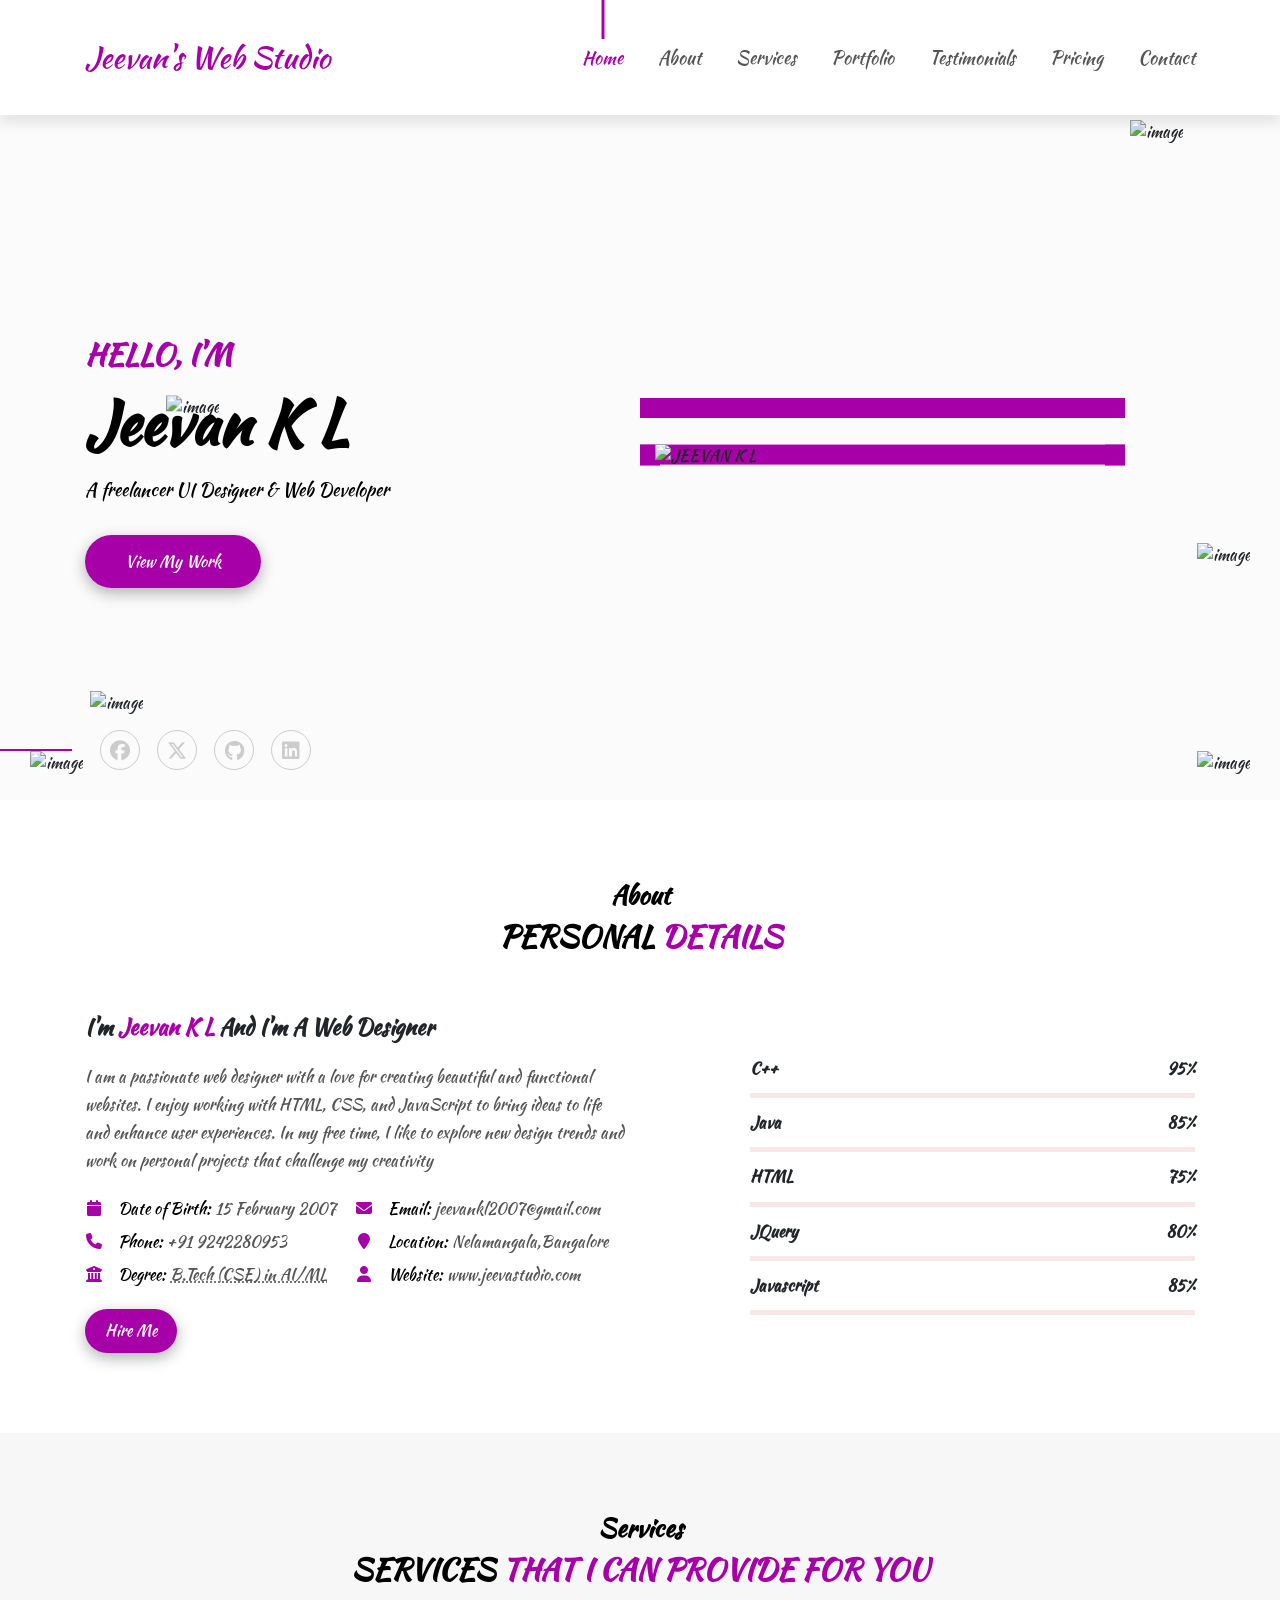
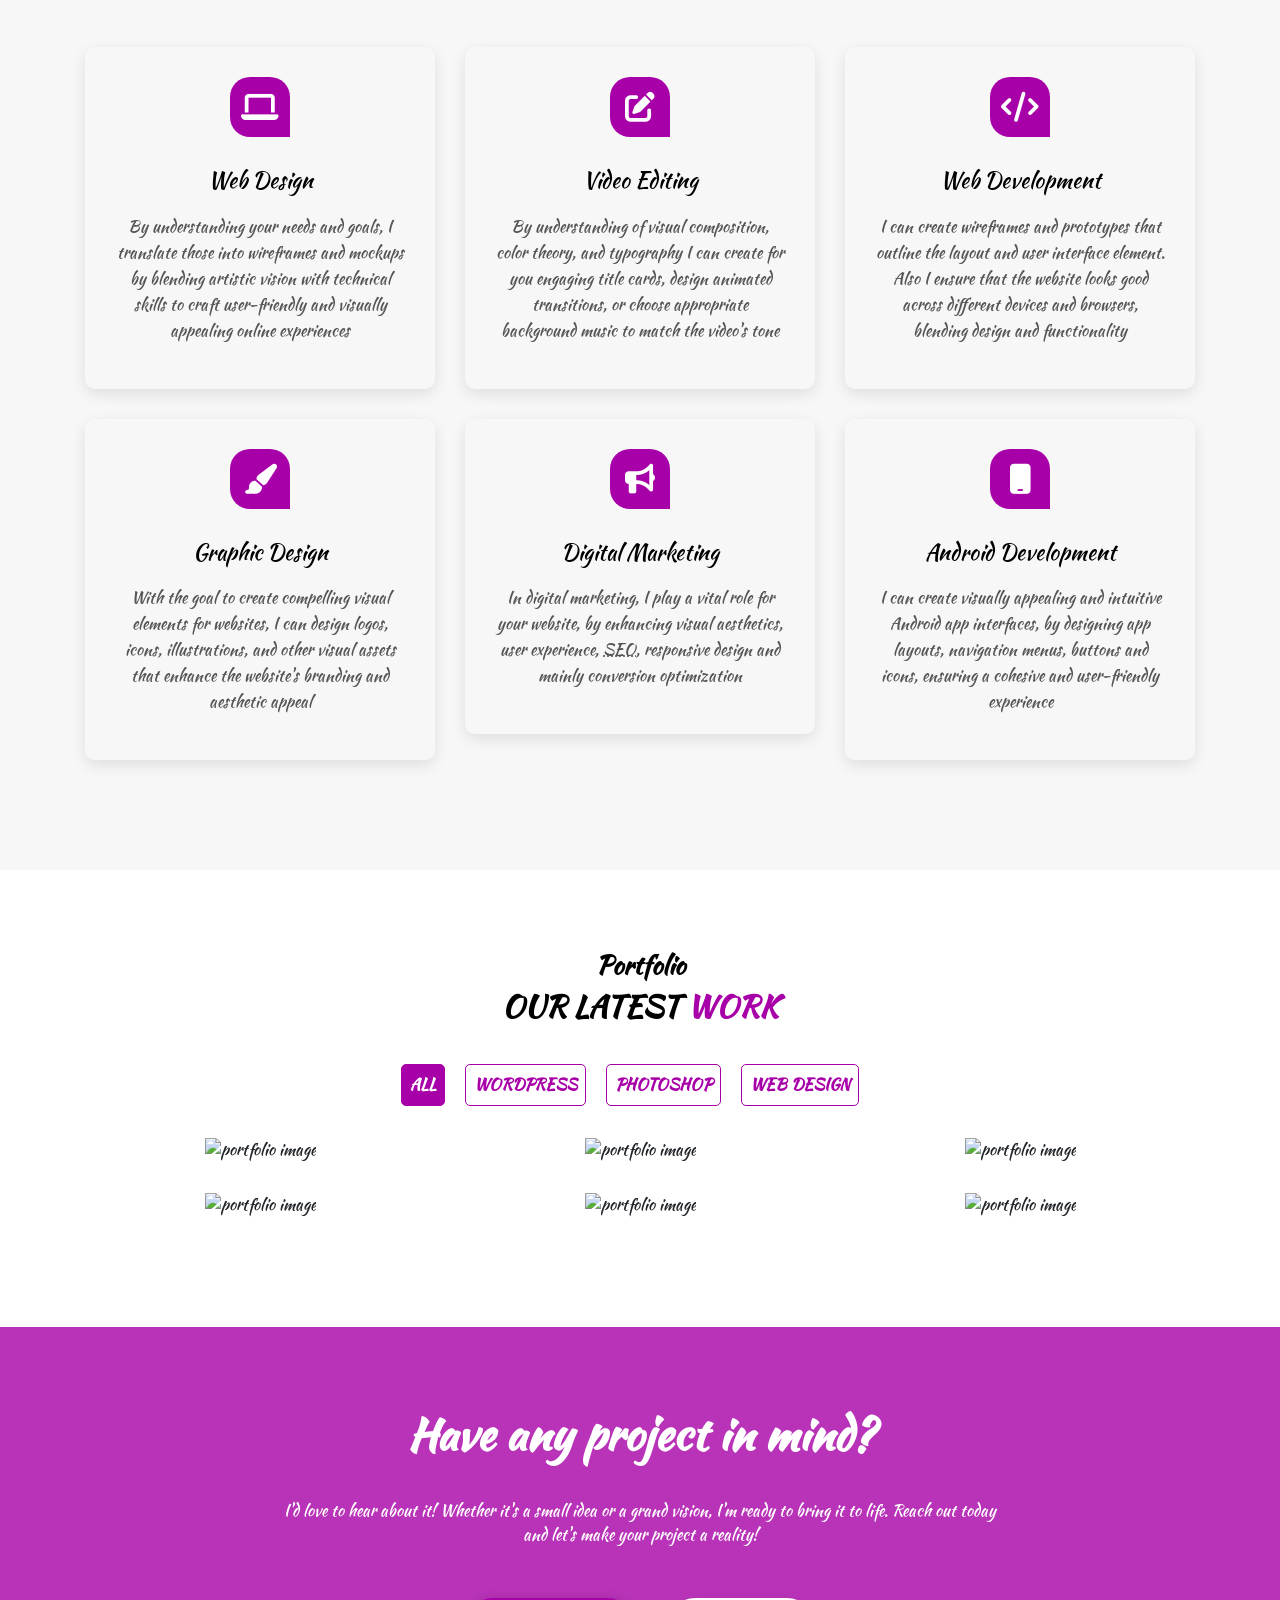
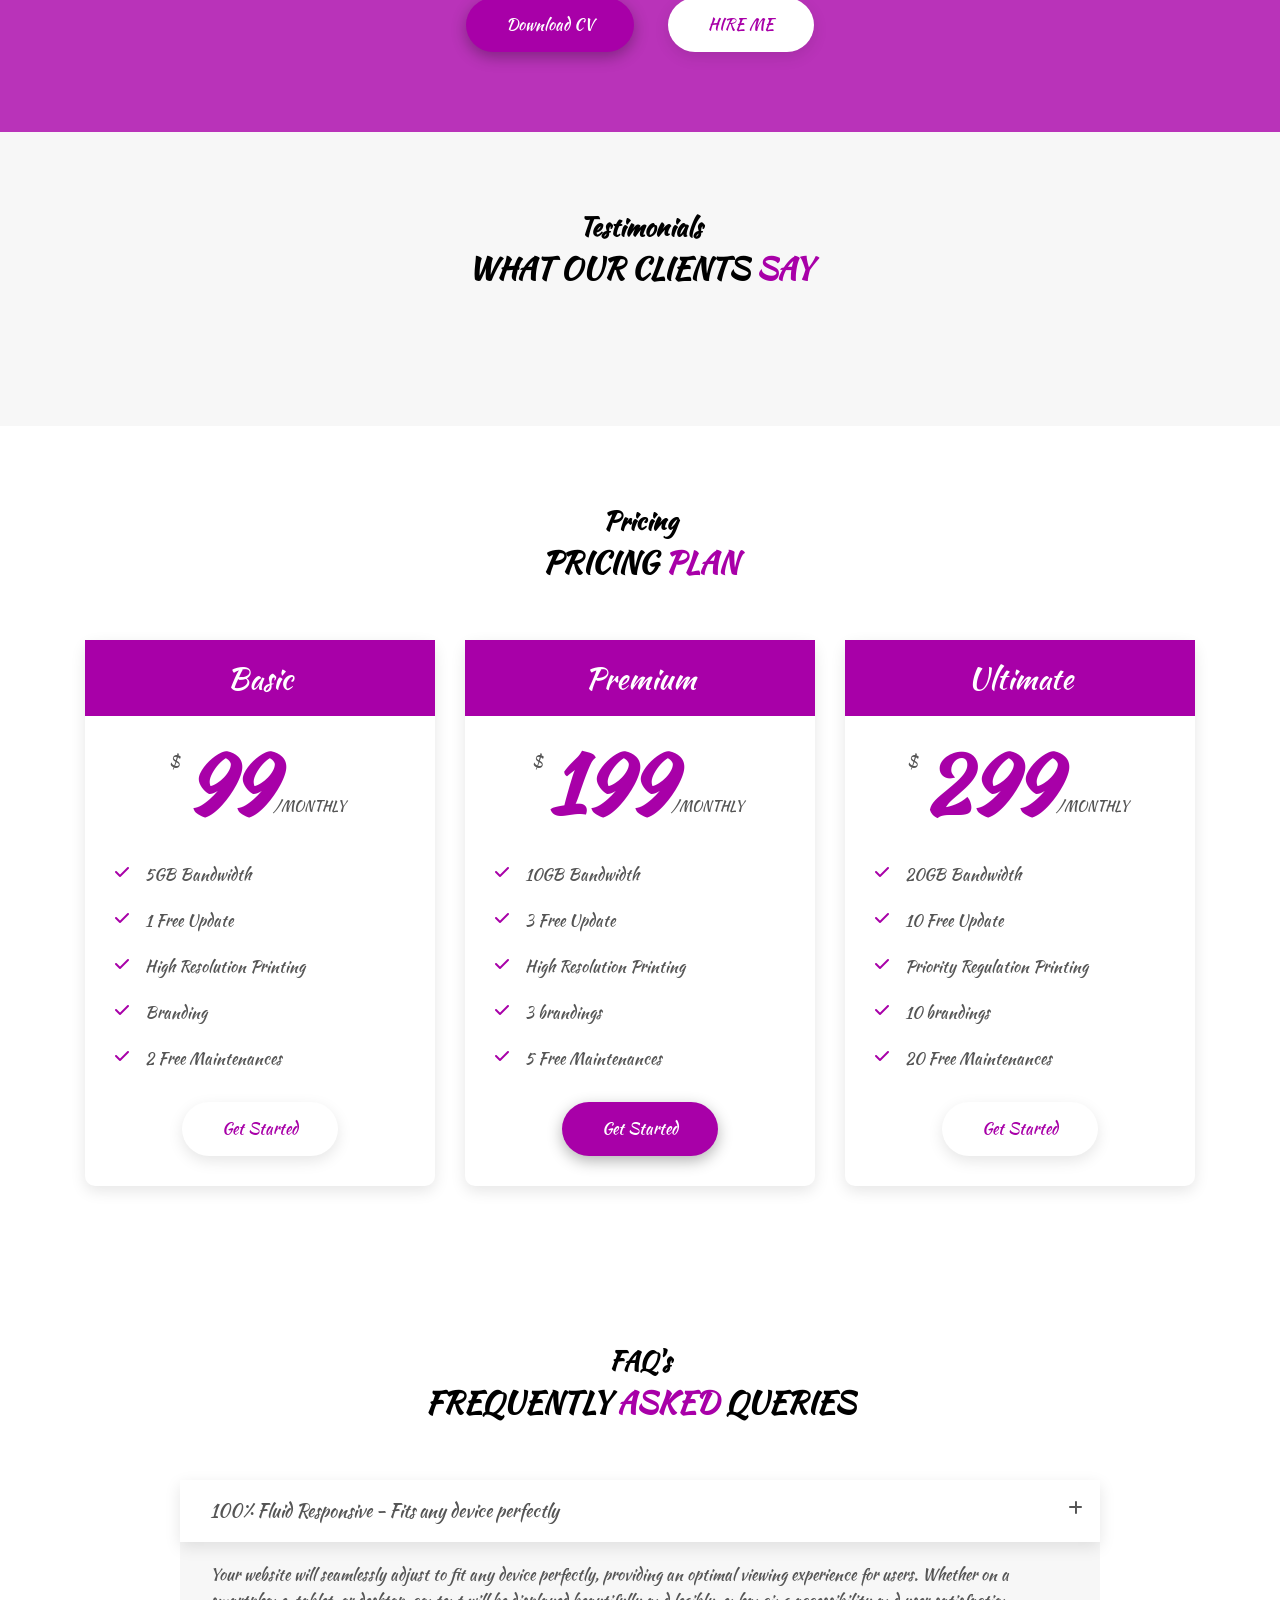
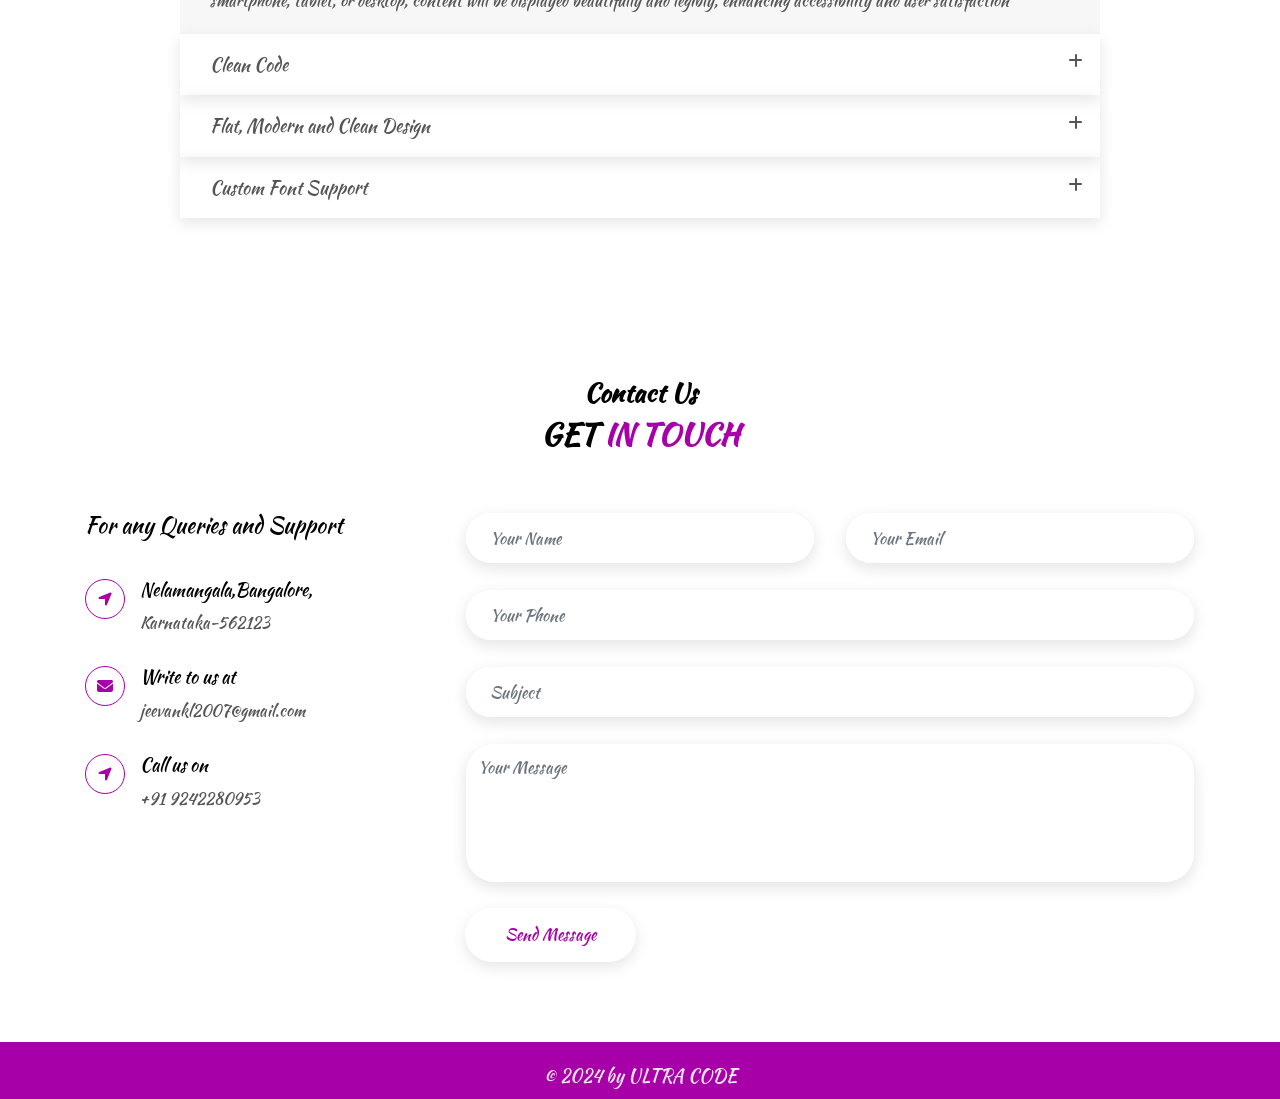
==== index.html @ 1cc254d7 "Initial Portfolio upload" ====
<!DOCTYPE html>
<html lang="en">
<head>
    <meta charset="UTF-8">
    <meta name="viewport" content="width=device-width, initial-scale=1.0">
    <title>Portfolio Landing Page</title>
    <link href="https://stackpath.bootstrapcdn.com/bootstrap/4.5.2/css/bootstrap.min.css" rel="stylesheet">
    <link rel="stylesheet" href="https://cdnjs.cloudflare.com/ajax/libs/OwlCarousel2/2.3.4/assets/owl.carousel.min.css">
    <link rel="stylesheet" href="style.css">
    <link rel="stylesheet" href="https://cdnjs.cloudflare.com/ajax/libs/magnific-popup.js/1.2.0/magnific-popup.min.css">
    <link rel="stylesheet" href="https://cdnjs.cloudflare.com/ajax/libs/font-awesome/6.7.1/css/all.min.css">
</head>
<body>
    <header class="header-area">
        <nav class="navbar navbar-expand-lg fixed-top">
            <div class="container">
                <a href="index.html" class="navbar-brand">Jeevan's Web Studio</a>

                <button class="navbar-toggler" type="button" data-toggle="collapse" data-target="#collapsibleNavbar"><i class="fa-solid fa-bars"></i></button>

                <div class="collapse navbar-collapse" id="collapsibleNavbar">
                    <ul class="navbar-nav ml-auto">
                        <li class="nav-item"><a href="#home" class="nav-link active" data-scroll-nav="0">home</a></li>
                        <li class="nav-item"><a href="#about" class="nav-link " data-scroll-nav="1">about</a></li>
                        <li class="nav-item"><a href="#services" class="nav-link " data-scroll-nav="2">services</a></li>
                        <li class="nav-item"><a href="#portfolio" class="nav-link " data-scroll-nav="3">portfolio</a></li>
                        <li class="nav-item"><a href="#testimonials" class="nav-link " data-scroll-nav="4">testimonials</a></li>
                        <li class="nav-item"><a href="#pricing" class="nav-link " data-scroll-nav="5">pricing</a></li>
                        <li class="nav-item"><a href="#contact" class="nav-link " data-scroll-nav="6">contact</a></li>
                    </ul>
                </div>
            </div>
        </nav>

        <section class="home" id="home" data-scroll-index="0">
            <div class="header-content d-flex align-items-center">
                <div id="parallax">
                    <div class="header-shape shape-one" data-depth="0.10">
                        <img src="https://i.postimg.cc/J7bRR2cK/shape-1.png" alt="image">
                    </div>

                    <div class="header-shape shape-two" data-depth="0.30">
                        <img src="https://i.postimg.cc/437TqLx6/shape-2.png" alt="image">
                    </div>

                    <div class="header-shape shape-three" data-depth="0.40">
                        <img src="https://i.postimg.cc/63Cx58RT/shape-3.png" alt="image">
                    </div>

                    <div class="header-shape shape-four" data-depth="0.60">
                        <img src="https://i.postimg.cc/437TqLx6/shape-2.png" alt="image">
                    </div>

                    <div class="header-shape shape-five" data-depth="0.20">
                        <img src="https://i.postimg.cc/J7bRR2cK/shape-1.png" alt="image">
                    </div>

                    <div class="header-shape shape-six" data-depth="0.15">
                        <img src="https://i.postimg.cc/bNyfpNvN/shape-4.png" alt="image">
                    </div>

                    <div class="header-shape shape-seven" data-depth="0.50">
                        <img src="https://i.postimg.cc/9FL5M54P/shape-5.png" alt="image">
                    </div>

                    <div class="header-shape shape-eight" data-depth="0.40">
                        <img src="https://i.postimg.cc/63Cx58RT/shape-3.png" alt="image">
                    </div>

                    <div class="header-shape shape-nine" data-depth="0.20">
                        <img src="https://i.postimg.cc/sgLkYY4v/shape-6.png" alt="image">
                    </div>

                    <div class="header-shape shape-ten" data-depth="0.30">
                        <img src="https://i.postimg.cc/63Cx58RT/shape-3.png" alt="image">
                    </div>
                </div>
                <div class="container">
                    <div class="row align-items-center">
                        <div class="col-lg-6">
                            <div class="home-text ">
                                <h4>HELLO, I'M</h4>
                                <h1>Jeevan K L</h1>
                                <p>A freelancer UI Designer & Web Developer</p>

                                <div class="home-btn">
                                    <a href="#" class="btn-1">View my Work</a>
                                </div>
                            </div>
                        </div>

                        <div class="col-lg-6">
                            <div class="home-img d-none d-lg-block">
                         <img src="https://i.postimg.cc/PqZ3bt0G/profile-pic.png" alt="JEEVAN K L">
                            </div>
                        </div>
                    </div>
                </div>

                <div class="header-social">
                    <div class="container">
                        <div class="row">
                            <div class="col-lg-12">
                                <div class="header-social-icon">
                                    <ul>
                                        <li><a href="#"><i class="fa-brands fa-facebook"></i></a></li>
                                        <li><a href="#"><i class="fa-brands fa-x-twitter"></i></a></li>
                                        <li><a href="https://github.com/Jeevan-u"><i class="fa-brands fa-github"></i></a></li>
                                        <li><a href="https://www.linkedin.com/in/jeevan-k-l-888537317/"><i class="fa-brands fa-linkedin"></i></a></li>
                                    </ul>
                                </div>
                            </div>
                        </div>
                    </div>
                </div>
            </div>
        </section>
    </header>

    <section class="about-area section-padding" id="about" data-scroll-index="1">
        <div class="container">
            <div class="row justify-content-center">
                <div class="col-lg-8 ">
                    <div class="section-title">
                        <h4>About</h4>
                        <h2>Personal <span>Details</span></h2>
                    </div>
                </div>
            </div>

            <div class="row">
                <div class="col-lg-6">
                    <div class="about-content">
                        <h5 class="about-title">I'm <span>Jeevan K L</span> and I'm a Web Designer</h5>
                        <p class="details">I am a passionate web designer with a love for creating beautiful and functional websites. I enjoy working with HTML, CSS, and JavaScript to bring ideas to life and enhance user experiences. In my free time, I like to explore new design trends and work on personal projects that challenge my creativity</p>

                            <ul>
                                <li>
                                    <div class="single-info d-flex align-items-center">
                                        <div class="info-icon text-center">
                                            <i class="fa-solid fa-calendar"></i>
                                        </div>
                                        <div class="info-text">
                                            <p><span>Date of Birth:</span> 15 February 2007</p>
                                        </div>
                                    </div>
                                </li>

                                <li>
                                    <div class="single-info d-flex align-items-center">
                                        <div class="info-icon text-center">
                                            <i class="fa-solid fa-envelope"></i>
                                        </div>
                                        <div class="info-text">
                                            <p><span>Email:</span> jeevankl2007@gmail.com</p>
                                        </div>
                                    </div>
                                </li>

                                <li>
                                    <div class="single-info d-flex align-items-center">
                                        <div class="info-icon text-center">
                                            <i class="fa-solid fa-phone"></i>
                                        </div>
                                        <div class="info-text">
                                            <p><span>Phone:</span> +91 9242280953</p>
                                        </div>
                                    </div>
                                </li>

                                <li>
                                    <div class="single-info d-flex align-items-center">
                                        <div class="info-icon text-center">
                                            <i class="fa-solid fa-map-marker"></i>
                                        </div>
                                        <div class="info-text">
                                            <p><span>Location:</span> Nelamangala,Bangalore</p>
                                        </div>
                                    </div>
                                </li>

                                <li>
                                    <div class="single-info d-flex align-items-center">
                                        <div class="info-icon text-center">
                                            <i class="fa-solid fa-university"></i>
                                        </div>
                                        <div class="info-text">
                                            <p><span>Degree:</span> <abbr title="Bachelor of Technology in Computer Science">B.Tech (CSE) in AI/ML </abbr> </p>
                                        </div>
                                    </div>
                                </li>

                                <li>
                                    <div class="single-info d-flex align-items-center">
                                        <div class="info-icon text-center">
                                            <i class="fa-solid fa-user"></i>
                                        </div>
                                        <div class="info-text">
                                            <p><span>Website:</span> www.jeevastudio.com</p>
                                        </div>
                                    </div>
                                </li>
                            </ul>

                            <a href="#" class="hire-me">Hire me</a>
                    </div>
                </div>
                <div class="col-lg-6 col-xl-5 offset-xl-1">
                    <div id="skill-bar-wrapper">
                        <div class="text-left">
                            <h4>C++ <span style="float: right;">95%</span></h4>
                            <div class="skillbar-container" data-percent="95%">
                                <div class="skills"></div>
                            </div>

                            <h4>Java <span style="float: right;">85%</span></h4>
                            <div class="skillbar-container" data-percent="85%">
                                <div class="skills"></div>
                            </div>

                            <h4>HTML <span style="float: right;">75%</span></h4>
                            <div class="skillbar-container" data-percent="75%">
                                <div class="skills"></div>
                            </div>

                            <h4>JQuery <span style="float: right;">80%</span></h4>
                            <div class="skillbar-container" data-percent="80%">
                                <div class="skills"></div>
                            </div>

                            <h4>Javascript <span style="float: right;">85%</span></h4>
                            <div class="skillbar-container" data-percent="85%">
                                <div class="skills"></div>
                            </div>
                        </div>
                    </div>
                </div>
            </div>
        </div>
    </section>

    <section class="services section-padding" id="services" data-scroll-index="2">
        <div class="container">
            <div class="row justify-content-center">
                <div class="col-lg-8">
                    <div class="section-title">
                        <h4>Services</h4>
                        <h2>Services <span>that I can provide for you</span></h2>
                    </div>
                </div>
            </div>

            <div class="row">
                <div class="col-lg-4 col-md-6">
                    <div class="service-item">
                        <div class="icon">
                            <i class="fa-solid fa-laptop"></i>
                        </div>
                        <h3>Web Design</h3>
                        <p>By understanding your needs and goals, I translate those into wireframes and mockups by blending artistic vision with technical skills to craft user-friendly and visually appealing online experiences</p>
                    </div>
                </div>

                <div class="col-lg-4 col-md-6">
                    <div class="service-item">
                        <div class="icon">
                            <i class="fa-solid fa-edit"></i>
                        </div>
                        <h3>Video Editing</h3>
                        <p>By understanding of visual composition, color theory, and typography I can create for you engaging title cards, design animated transitions, or choose appropriate background music to match the video's tone</p>
                    </div>
                </div>

                <div class="col-lg-4 col-md-6">
                    <div class="service-item">
                        <div class="icon">
                            <i class="fa-solid fa-code"></i>
                        </div>
                        <h3>Web Development</h3>
                        <p>I can create wireframes and prototypes that outline the layout and user interface element. Also I ensure that the website looks good across different devices and browsers, blending design and functionality</p>
                    </div>
                </div>

                <div class="col-lg-4 col-md-6">
                    <div class="service-item">
                        <div class="icon">
                            <i class="fa-solid fa-paint-brush"></i>
                        </div>
                        <h3>Graphic Design</h3>
                        <p>With the goal to create compelling visual elements for websites, I can design logos, icons, illustrations, and other visual assets that enhance the website's branding and aesthetic appeal</p>
                    </div>
                </div>

                <div class="col-lg-4 col-md-6">
                    <div class="service-item">
                        <div class="icon">
                            <i class="fa-solid fa-bullhorn"></i>
                        </div>
                        <h3>Digital Marketing</h3>
                        <p>In digital marketing, I play a vital role for your website, by enhancing visual aesthetics, user experience, <abbr title="Search Engine Optimization">SEO</abbr>, responsive design and mainly conversion optimization</p>
                    </div>
                </div>

                <div class="col-lg-4 col-md-6">
                    <div class="service-item">
                        <div class="icon">
                            <i class="fa-solid fa-mobile"></i>
                        </div>
                        <h3>Android Development</h3>
                        <p>I can create visually appealing and intuitive Android app interfaces, by designing app layouts, navigation menus, buttons and icons, ensuring a cohesive and user-friendly experience</p>
                    </div>
                </div>
            </div>
        </div>
    </section>

    <section class="img-gallery section-padding" id="portfolio" data-scroll-index="3">
        <div class="container">
            <div class="row justify-content-center">
                <div class="col-lg-8">
                    <div class="section-title">
                        <h4>Portfolio</h4>
                        <h2>Our latest <span>work</span></h2>
                    </div>
                </div>
            </div>

            <div class="row ">
                <div class="col-lg-8 d-flex justify-content-center sortBtn flex-wrap">
                    <a href="#" class="filter-btn active" data-filter="*">All</a>
                    <a href="#" class="filter-btn " data-filter=".wordpress">Wordpress</a>
                    <a href="#" class="filter-btn " data-filter=".photoshop">Photoshop</a>
                    <a href="#" class="filter-btn " data-filter=".web-design">Web Design</a>
                </div>
            </div>

            <div class="row grid">
                <div class="col-lg-4 col-md-6 col-sm-6 wordpress">
                    <div class="single-work text-center mt-30">
                        <div class="work-image">
                            <img src="https://i.postimg.cc/0ykh0n4C/portfolio-1.jpg" alt="portfolio image">
                        </div>

                        <div class="work-overlay">
                            <div class="work-content">
                                <h3 class="work-title">Product Design</h3>
                                <ul>
                                    <li><a href="https://i.postimg.cc/0ykh0n4C/portfolio-1.jpg" class="image-popup"><i class="fa-solid fa-plus"></i></a></li>
                                    <li><a href="#"><i class="fa-solid fa-link"></i></a></li>
                                </ul>
                            </div>
                        </div>
                    </div>
                </div>

                <div class="col-lg-4 col-md-6 col-sm-6 photoshop">
                    <div class="single-work text-center mt-30">
                        <div class="work-image">
                            <img src="https://i.postimg.cc/Xqw7dLPb/portfolio-2.jpg" alt="portfolio image">
                        </div>

                        <div class="work-overlay">
                            <div class="work-content">
                                <h3 class="work-title">Product Design</h3>
                                <ul>
                                    <li><a href="https://i.postimg.cc/Xqw7dLPb/portfolio-2.jpg" class="image-popup"><i class="fa-solid fa-plus"></i></a></li>
                                    <li><a href="#"><i class="fa-solid fa-link"></i></a></li>
                                </ul>
                            </div>
                        </div>
                    </div>
                </div>

                <div class="col-lg-4 col-md-6 col-sm-6 wordpress">
                    <div class="single-work text-center mt-30">
                        <div class="work-image">
                            <img src="https://i.postimg.cc/26nfK67d/portfolio-3.jpg" alt="portfolio image">
                        </div>

                        <div class="work-overlay">
                            <div class="work-content">
                                <h3 class="work-title">Product Design</h3>
                                <ul>
                                    <li><a href="https://i.postimg.cc/26nfK67d/portfolio-3.jpg" class="image-popup"><i class="fa-solid fa-plus"></i></a></li>
                                    <li><a href="#"><i class="fa-solid fa-link"></i></a></li>
                                </ul>
                            </div>
                        </div>
                    </div>
                </div>

                <div class="col-lg-4 col-md-6 col-sm-6 web-design">
                    <div class="single-work text-center mt-30">
                        <div class="work-image">
                            <img src="https://i.postimg.cc/PxsgYHnC/portfolio-4.jpg" alt="portfolio image">
                        </div>

                        <div class="work-overlay">
                            <div class="work-content">
                                <h3 class="work-title">Product Design</h3>
                                <ul>
                                    <li><a href="https://i.postimg.cc/PxsgYHnC/portfolio-4.jpg" class="image-popup"><i class="fa-solid fa-plus"></i></a></li>
                                    <li><a href="#"><i class="fa-solid fa-link"></i></a></li>
                                </ul>
                            </div>
                        </div>
                    </div>
                </div>

                <div class="col-lg-4 col-md-6 col-sm-6 photoshop">
                    <div class="single-work text-center mt-30">
                        <div class="work-image">
                            <img src="https://i.postimg.cc/155LpM2r/portfolio-5.jpg" alt="portfolio image">
                        </div>

                        <div class="work-overlay">
                            <div class="work-content">
                                <h3 class="work-title">Product Design</h3>
                                <ul>
                                    <li><a href="https://i.postimg.cc/155LpM2r/portfolio-5.jpg" class="image-popup"><i class="fa-solid fa-plus"></i></a></li>
                                    <li><a href="#"><i class="fa-solid fa-link"></i></a></li>
                                </ul>
                            </div>
                        </div>
                    </div>
                </div>

                <div class="col-lg-4 col-md-6 col-sm-6 photoshop">
                    <div class="single-work text-center mt-30">
                        <div class="work-image">
                            <img src="https://i.postimg.cc/gJHTh6K7/portfolio-6.jpg" alt="portfolio image">
                        </div>

                        <div class="work-overlay">
                            <div class="work-content">
                                <h3 class="work-title">Product Design</h3>
                                <ul>
                                    <li><a href="https://i.postimg.cc/gJHTh6K7/portfolio-6.jpg" class="image-popup"><i class="fa-solid fa-plus"></i></a></li>
                                    <li><a href="#"><i class="fa-solid fa-link"></i></a></li>
                                </ul>
                            </div>
                        </div>
                    </div>
                </div>
            </div>
        </div>
    </section>

    <section class="call-to-action section-padding">
        <div class="container">
            <div class="row justify-content-center">
                <div class="col-xl-8 col-lg-9">
                    <div class="call-action-content text-center">
                        <h2 class="action-title">Have any project in mind?</h2>
                        <p>I'd love to hear about it! Whether it's a small idea or a grand vision, I'm ready to bring it to life. Reach out today and let's make your project a reality!</p>
                        <ul>
                            <li><a href="#" class="btn btn-1">Download CV</a></li>
                            <li><a href="#" class="btn btn-2">HIRE ME</a></li>
                        </ul>
                    </div>
                </div>
            </div>
        </div>
    </section>

    <section class="testimonials section-padding" id="testimonials" data-scroll-index="4">
        <div class="container">
            <div class="row justify-content-center">
                <div class="col-lg-8">
                    <div class="section-title">
                        <h4>Testimonials</h4>
                        <h2>What our clients <span>say</span></h2>
                    </div>
                </div>
            </div>

            <div class="row">
                <div class="testimonial-slider owl-carousel">
                    <div class="testimonial-item">
                        <div class="img-box">
                            <img src="https://i.postimg.cc/wBsx5R9q/1.jpg" alt="image">
                            <i class="fa-solid fa-quote-right"></i>
                        </div>
                        <p>Jeevan was hired to create a corporate identity. It's modern, clean and with a beautiful design. He has a lot of experience and is very concerned about the needs of client</p>
                        <h3>Monik</h3>
                        <span>Marketing Director</span>
                        <div class="rating">
                            <i class="fa-solid fa-star"></i>
                            <i class="fa-solid fa-star"></i>
                            <i class="fa-solid fa-star"></i>
                            <i class="fa-solid fa-star"></i>
                            <i class="fa-solid fa-star"></i>
                        </div>
                    </div>

                    <div class="testimonial-item">
                        <div class="img-box">
                            <img src="https://i.postimg.cc/qvW47By9/2.jpg" alt="image">
                            <i class="fa-solid fa-quote-right"></i>
                        </div>
                        <p>I couldn't be happier with the website that Richard created for us. His attention to detail and creativity is unmatched</p>
                        <h3>anusha</h3>
                        <span>Art Creative Director</span>
                        <div class="rating">
                            <i class="fa-solid fa-star"></i>
                            <i class="fa-solid fa-star"></i>
                            <i class="fa-solid fa-star"></i>
                            <i class="fa-solid fa-star"></i>
                            <i class="fa-solid fa-star"></i>
                        </div>
                    </div>

                    <div class="testimonial-item">
                        <div class="img-box">
                            <img src="https://i.postimg.cc/kGMdH2Pt/3.jpg" alt="image">
                            <i class="fa-solid fa-quote-right"></i>
                        </div>
                        <p>Working with Jeevan has been an absolute pleasure. I was impressed with his attention to detail, his web design</p>
                        <h3>Darshan.D</h3>
                        <span>Marketing Director</span>
                        <div class="rating">
                            <i class="fa-solid fa-star"></i>
                            <i class="fa-solid fa-star"></i>
                            <i class="fa-solid fa-star"></i>
                            <i class="fa-solid fa-star"></i>
                            <i class="fa-solid fa-star"></i>
                        </div>
                    </div>

                    <div class="testimonial-item">
                        <div class="img-box">
                            <img src="https://i.postimg.cc/wxWKvTd0/4.jpg" alt="image">
                            <i class="fa-solid fa-quote-right"></i>
                        </div>
                        <p>I was overwhelmed with the thought of redesigning my online store, but Mark made the process seamless.  The site is not only visually appealing but also optimized for conversions</p>
                        <h3>Manisha</h3>
                        <span>Small Business Owner</span>
                        <div class="rating">
                            <i class="fa-solid fa-star"></i>
                            <i class="fa-solid fa-star"></i>
                            <i class="fa-solid fa-star"></i>
                            <i class="fa-solid fa-star"></i>
                            <i class="fa-solid fa-star"></i>
                        </div>
                    </div>
                </div>
            </div>
        </div>
    </section>

    <section class="pricing section-padding" id="pricing" data-scroll-index="5">
        <div class="container">
            <div class="row justify-content-center">
                <div class="col-lg-8">
                    <div class="section-title">
                        <h4>Pricing</h4>
                        <h2>Pricing <span>plan</span></h2>
                    </div>
                </div>
            </div>

            <div class="row justify-content-center">
                <div class="col-lg-4 col-md-6">
                    <div class="pricing-plan">
                        <div class="pricing-header">
                            <h3>Basic</h3>
                        </div>
                        <div class="pricing-price">
                            <span class="currency">$</span>
                            <span class="price">99</span>
                            <span class="period">/monthly</span>
                        </div>
                        <div class="pricing-body">
                            <ul>
                                <li><i class="fa-solid fa-check"></i>5GB Bandwidth</li>
                                <li><i class="fa-solid fa-check"></i>1 Free Update</li>
                                <li><i class="fa-solid fa-check"></i>High Resolution Printing</li>
                                <li><i class="fa-solid fa-check"></i>Branding</li>
                                <li><i class="fa-solid fa-check"></i>2 Free Maintenances</li>
                            </ul>
                        </div>
                        <div class="pricing-footer">
                            <a href="#" class="btn btn-2">Get Started</a>
                        </div>
                    </div>
                </div>

                <div class="col-lg-4 col-md-6">
                    <div class="pricing-plan">
                        <div class="pricing-header">
                            <h3>Premium</h3>
                        </div>
                        <div class="pricing-price">
                            <span class="currency">$</span>
                            <span class="price">199</span>
                            <span class="period">/monthly</span>
                        </div>
                        <div class="pricing-body">
                            <ul>
                                <li><i class="fa-solid fa-check"></i>10GB Bandwidth</li>
                                <li><i class="fa-solid fa-check"></i>3 Free Update</li>
                                <li><i class="fa-solid fa-check"></i>High Resolution Printing</li>
                                <li><i class="fa-solid fa-check"></i>3 brandings</li>
                                <li><i class="fa-solid fa-check"></i>5 Free Maintenances</li>
                            </ul>
                        </div>
                        <div class="pricing-footer">
                            <a href="#" class="btn btn-1">Get Started</a>
                        </div>
                    </div>
                </div>

                <div class="col-lg-4 col-md-6">
                    <div class="pricing-plan">
                        <div class="pricing-header">
                            <h3>Ultimate</h3>
                        </div>
                        <div class="pricing-price">
                            <span class="currency">$</span>
                            <span class="price">299</span>
                            <span class="period">/monthly</span>
                        </div>
                        <div class="pricing-body">
                            <ul>
                                <li><i class="fa-solid fa-check"></i>20GB Bandwidth</li>
                                <li><i class="fa-solid fa-check"></i>10 Free Update</li>
                                <li><i class="fa-solid fa-check"></i>Priority Regulation Printing</li>
                                <li><i class="fa-solid fa-check"></i>10 brandings</li>
                                <li><i class="fa-solid fa-check"></i>20 Free Maintenances</li>
                            </ul>
                        </div>
                        <div class="pricing-footer">
                            <a href="#" class="btn btn-2">Get Started</a>
                        </div>
                    </div>
                </div>
            </div>
        </div>
    </section>

    <div class="faq section-padding">
        <div class="container">
            <div class="row justify-content-center">
                <div class="col-lg-8">
                    <div class="section-title">
                        <h4>FAQ's</h4>
                        <h2>Frequently <span>asked</span> queries</h2>
                    </div>
                </div>
            </div>

            <div class="row justify-content-center">
                <div class="col-lg-10">
                    <div id="accordion">
                        <div class="accordion-item">
                            <div class="accordion-header collapsed" data-toggle="collapse" data-target="#collapse-01">
                                <h3>100% Fluid Responsive - Fits any device perfectly</h3>
                            </div>
                            <div class="collapse show" id="collapse-01" data-parent="#accordion">
                                <div class="accordion-body">
                                    <p>Your website will seamlessly adjust to fit any device perfectly, providing an optimal viewing experience for users. Whether on a smartphone, tablet, or desktop, content will be displayed beautifully and legibly, enhancing accessibility and user satisfaction</p>
                                </div>
                            </div>
                        </div>

                        <div class="accordion-item">
                            <div class="accordion-header collapsed" data-toggle="collapse" data-target="#collapse-02">
                                <h3>Clean Code</h3>
                            </div>
                            <div class="collapse " id="collapse-02" data-parent="#accordion">
                                <div class="accordion-body">
                                    <p>My code is easy to read, understand, and maintain. It emphasizes clarity and simplicity, allowing others to work efficiently and collaboratively. I follow the best practices such as meaningful naming conventions and proper organization</p>
                                </div>
                            </div>
                        </div>

                        <div class="accordion-item">
                            <div class="accordion-header collapsed" data-toggle="collapse" data-target="#collapse-03">
                                <h3>Flat, Modern and Clean Design</h3>
                            </div>
                            <div class="collapse " id="collapse-03" data-parent="#accordion">
                                <div class="accordion-body">
                                    <p>I emphasize simplicity and functionality, focusing on minimalistic elements and a user-friendly interface. This approach eliminates unnecessary distractions, allowing users to navigate effortlessly while enjoying a visually pleasing experience</p>
                                </div>
                            </div>
                        </div>

                        <div class="accordion-item">
                            <div class="accordion-header collapsed" data-toggle="collapse" data-target="#collapse-04">
                                <h3>Custom Font Support</h3>
                            </div>
                            <div class="collapse " id="collapse-04" data-parent="#accordion">
                                <div class="accordion-body">
                                    <p>I use unique typefaces that enhance the aesthetics and branding of a website. By utilizing the @font-face rule in CSS, I can load fonts from various sources, ensuring that text appears consistently across different devices and browsers</p>
                                </div>
                            </div>
                        </div>
                    </div>
                </div>
            </div>
        </div>
    </div>

    <section class="contact section-padding" id="contact" data-scroll-index="6">
        <div class="container">
            <div class="row justify-content-center">
                <div class="col-lg-8">
                    <div class="section-title">
                        <h4>Contact us</h4>
                        <h2>Get <span>in touch</span></h2>
                    </div>
                </div>
            </div>

            <div class="row">
                <div class="col-lg-4 col-md-5">
                    <div class="contact-info">
                        <h3>For any Queries and Support</h3>
                        <div class="contact-info-item">
                            <i class="fa-solid fa-location-arrow"></i>
                            <h4>Nelamangala,Bangalore,</h4>
                            <p>Karnataka-562123</p>
                        </div>

                        <div class="contact-info-item">
                            <i class="fa-solid fa-envelope"></i>
                            <h4>Write to us at</h4>
                            <p>jeevankl2007@gmail.com</p>
                        </div>

                        <div class="contact-info-item">
                            <i class="fa-solid fa-location-arrow"></i>
                            <h4>Call us on</h4>
                            <p>+91 9242280953</p>
                        </div>
                    </div>
                </div>

                <div class="col-lg-8 col-md-7">
                    <div class="contact-form">
                        <form action="">
                            <div class="row">
                                <div class="col-lg-6">
                                    <div class="form-group">
                                        <input type="text" placeholder="Your Name" class="form-control">
                                    </div>
                                </div>

                                <div class="col-lg-6">
                                    <div class="form-group">
                                        <input type="email" placeholder="Your Email" class="form-control">
                                    </div>
                                </div>
                                
                            </div>

                            <div class="row">
                                <div class="col-lg-12">
                                    <div class="form-group">
                                        <input type="text" placeholder="Your Phone" class="form-control">
                                    </div>
                                </div>
                            </div>

                            <div class="row">
                                <div class="col-lg-12">
                                    <div class="form-group">
                                        <input type="text" placeholder="Subject" class="form-control">
                                    </div>
                                </div>
                            </div>

                            <div class="row">
                                <div class="col-lg-12">
                                    <div class="form-group">
                                        <textarea name="" id="" placeholder="Your Message" class="form-control"></textarea>
                                    </div>
                                </div>
                            </div>

                            <div class="row">
                                <div class="col-lg-12">
                                    <button class="btn-2">Send Message</button>
                                </div>
                            </div>
                        </form>
                    </div>
                </div>
            </div>
        </div>
    </section>

    <footer class="footer">
        <div class="container">
            <div class="row">
                <div class="col-lg-12">
                    <p class="copyright-text">&copy; 2024 by ULTRA CODE</p>
                </div>
            </div>
        </div>
    </footer>


    <script src="https://code.jquery.com/jquery-3.5.1.min.js"></script>
    <script src="https://cdn.jsdelivr.net/npm/@popperjs/core@2.0.7/dist/umd/popper.min.js"></script>
    <script src="https://cdnjs.cloudflare.com/ajax/libs/parallax/3.1.0/parallax.min.js"></script>
    <script src="https://cdnjs.cloudflare.com/ajax/libs/OwlCarousel2/2.3.4/owl.carousel.min.js"></script>
    <script src="https://cdnjs.cloudflare.com/ajax/libs/magnific-popup.js/1.2.0/jquery.magnific-popup.min.js"></script>
    <script src="https://cdnjs.cloudflare.com/ajax/libs/jquery.isotope/3.0.6/isotope.pkgd.min.js"></script>
    <script src="https://stackpath.bootstrapcdn.com/bootstrap/4.5.2/js/bootstrap.min.js"></script>
    <script src="main.js"></script>
---- style.css ----
@import url('https://fonts.googleapis.com/css2?family=Kaushan+Script&display=swap');

:root {
    --main-color: #a800a8;
    --black100: #f7f7f7;
    --black400: #555555;
    --black900: #000000;
    --white: #ffffff;

    --shadow-black100: 0 5px 15px rgba(0, 0, 0, .1);
    --shadow-black300: 0 5px 15px rgba(0, 0, 0, .3);
    --black-alpha100: 0 5px 15px rgba(0, 0, 0, .05);
}

body {
    font-family: 'Kaushan Script', sans-serif;
    font-size: 16px;
    font-weight: normal;
    overflow-x: hidden;
    background-color: var(--white);
}

* { margin: 0; padding: 0; outline: none !important; }
img { max-width: 100%; vertical-align: middle; }
ul { list-style: none; margin: 0; padding: 0; }
a, a:hover { text-decoration: none; }

.btn-1 {
    background-color: var(--main-color);
    padding: 15px 40px;
    border: none;
    border-radius: 30px;
    color: var(--white);
    font-size: 16px;
    text-transform: capitalize;
    box-shadow: var(--shadow-black300);
    font-weight: 500;
    transition: all .5s ease;
}

    .btn-1:hover { color: var(--main-color); background-color: var(--white); }

.btn-2 {
    background-color: var(--white);
    padding: 15px 40px;
    border: none;
    border-radius: 30px;
    color: var(--main-color);
    font-size: 16px;
    text-transform: capitalize;
    box-shadow: var(--shadow-black100);
    font-weight: 500;
    transition: all .5s ease;
}
    
    .btn-2:hover { color: var(--white); background-color: var(--main-color); }

.section-padding { padding: 80px 0; }
.section-title { margin-bottom: 60px; }
    .section-title h4 {
        font-size: 25px;
        font-weight: 700;
        color: var(--black900);
        text-transform: capitalize;
        text-align: center;
    }

    .section-title h2 {
        font-size: 30px;
        color: var(--black900);
        font-weight: 700;
        text-transform: uppercase;
        margin: 0; 
        text-align: center; 
    }

        .section-title h2 span { color: var(--main-color); }

.owl-carousel .owl-dots { padding: 0 15px; text-align: center; margin-top: 20px; }

.owl-carousel button.owl-dot {
    height: 6px;
    width: 24px;
    background-color: #dddddd;
    display: inline-block;
    margin: 0 4px;
    border-radius: 5px;
}

    .owl-carousel button.owl-dot.active { background-color: var(--main-color); }

/*NAVBAR*/
.navbar { background-color: var(--white); padding: 30px 0; box-shadow: 0 10px 10px rgba(0, 0, 0, .08); transition: all .5s ease; }
    .navbar.navbar-shrink { padding: 20px 0; box-shadow: 0 10px 10px rgba(0, 0, 0, .1); }
    .navbar > .container { padding: 0 15px; }
    .navbar .navbar-brand { font-size: 30px; color: var(--main-color); font-weight: 500; text-transform: capitalize; }
    .navbar .nav-item { margin-left: 35px; }
        .navbar .nav-item .nav-link {
            color: var(--black400);
            text-transform: capitalize;
            font-size: 18px;
            font-weight: 400;
            padding: 5px 0;
            position: relative;
        }

            .navbar .nav-item .nav-link::before {
                position: absolute;
                content: '';
                width: 3px;
                height: 0;
                background-color: var(--main-color);
                left: 50%;
                top: -45px;
                transform: translateX(-50%);
                transition: all .3s ease-out 0s;
            }

                .navbar .nav-item .nav-link.active, .navbar .nav-item .nav-link:hover { color: var(--main-color); }
                    .navbar .nav-item .nav-link.active::before, .navbar .nav-item .nav-link:hover::before { height: 45px; }

.header-content {
    background-color: #fbfbfb;
    height: 800px;
    padding-top: 110px;
    position: relative;
    overflow: hidden;
}

#parallax { position: absolute; height: 100%; width: 100%; }

/*HOME*/

.header-shape { position: absolute !important; }
.header-shape.shape-one { top: 4.5% !important; left: 0 !important; }
.header-shape.shape-two { top: 2.5% !important; left: 20% !important; }
.header-shape.shape-three { top: 3% !important; left: 40% !important; }
.header-shape.shape-four { top: 8% !important; right: 7.6% !important; left: auto !important; }
.header-shape.shape-five { right: 30px !important; bottom: 36% !important; left: auto !important; top: auto !important; }
.header-shape.shape-six { top: 44% !important; left: 13% !important; transform: translateY(-50%); }
.header-shape.shape-seven { left: 30px !important; bottom: 10% !important; top: auto !important; }
.header-shape.shape-eight { left: 90px !important; bottom: 140px !important; top: auto !important; }
.header-shape.shape-nine { left: 50% !important; transform: translateX(-50%); bottom: 28px !important; top: auto !important; }
.header-shape.shape-ten {  right: 30px !important; bottom: 10% !important; left: auto !important; top: auto !important; }

.home-text h4 { font-size: 30px; font-weight: 600; padding-bottom: 8px; color: var(--main-color); }
.home-text h1 { font-size: 60px; font-weight: 600; padding-bottom: 8px; color: var(--black900); }
.home-text p { font-size: 18px; line-height: 28px; color: var(--black900); font-weight: 300; padding-bottom: 30px; }

.home-img::before {
    position: absolute;
    content: '';
    width: 85%;
    height: 82%;
    border: 20px solid var(--main-color);
    border-bottom: none;
    top: 50%;
    left: 0;
    transform: translateY(-50%);
}

.home-img::after {
    position: absolute;
    content: '';
    width: 85%;
    height: 20px;
    background-color: var(--main-color);
    bottom: 50px;
    left: 0;
    z-index: 11;
}

.home-img img { position: relative; z-index: 5; }

.header-social { position: absolute; bottom: 30px; left: 15px; width: 100%; }
    .header-social .header-social-icon { position: relative; }

        .header-social .header-social-icon::before {
            position: absolute;
            content: '';
            width: 100%;
            height: 2px;
            background-color: var(--main-color);
            left: -102.5%;
            top: 50%;
            transform: translateY(-50%);
        }

        .header-social .header-social-icon ul li { display: inline-block; margin-left: 13px; }
            .header-social .header-social-icon ul li:first-child { margin-left: 0; }

            .header-social .header-social-icon ul li a {
                color: #cccccc;
                font-size: 20px;
                width: 40px;
                height: 40px;
                display: inline-block;
                line-height: 40px;
                border-radius: 50%;
                border: 1px solid #cccccc;
                text-align: center;
                transition: all .3s ease-out 0s;
            }

                .header-social .header-social-icon ul li a:hover { color: var(--white); background-color: var(--main-color); background-color: var(--main-color); }

/*ABOUT*/

.about-content .about-title { font-size: 22px; font-weight: 600; text-transform: capitalize; padding-bottom: 15px; }
    .about-content .about-title span { color: var(--main-color); }
.about-content p {
    font-size: 16px;
    font-weight: 400;
    line-height: 28px;
    color: var(--black400);
    margin: 0;
}

.about-content ul { padding-top: 15px; }
    .about-content ul li { width: 50%; float: left; margin-top: 5px; }
.about-content .single-info .info-icon { width: 18px; text-align: center; }
    .about-content .single-info .info-icon i { font-size: 16px; display: inline-block; color: var(--main-color); }
.about-content .single-info .info-text { padding-left: 15px; }
    .about-content .single-info .info-text p span { color: var(--black900); font-weight: 500; } 
    
.hire-me {
    background-color: var(--main-color);
    padding: 10px 20px;
    margin-top: 20px;
    border: none;
    border-radius: 30px;
    color: var(--white);
    font-size: 16px;
    text-transform: capitalize;
    display: inline-block;
    box-shadow: var(--shadow-black300);
    font-weight: 500;
    transition: all .5s ease;
}

    .hire-me:hover { background-color: var(--white); color: var(--main-color); }

#skill-bar-wrapper { margin-top: 30px; }
.text-left h4 { font-size: 16px; padding-top: 15px; font-weight: 600; }

.skillbar-container {
    position: relative;
    display: block;
    margin-top: 15px;
    width: 100%;
    background-color: rgba(187, 23, 23, .1);
    height: 5px;
}

.skills { height: 6px; width: 0; background-color: var(--main-color); }

/*SERVICES*/

.services { background-color: var(--black100); }
.service-item {
    box-shadow: var(--shadow-black100);
    padding: 30px;
    border-radius: 10px;
    margin-bottom: 30px;
    text-align: center;
    position: relative;
    z-index: 1;
    overflow: hidden;
    transition: all .5s ease;
}
    .service-item:hover { background-color: var(--main-color); }

    .service-item .icon {
        height: 60px;
        width: 60px;
        margin: 0 auto 30px;
        text-align: center;
        font-size: 30px;
        color: var(--white);
        position: relative;
        z-index: 1;
        transition: all .5s ease;
    }
        .service-item:hover .icon { color: var(--main-color); font-size: 20px; }

        .service-item .icon::before {
            content: '';
            position: absolute;
            left: 0;
            top: 0;
            width: 100%;
            height: 100%;
            border-radius: 20px;
            border-bottom-right-radius: 0;
            background-color: var(--main-color);
            z-index: -1;
            transition: all .5s ease;
        }

            .service-item:hover .icon::before { background-color: var(--white); }

        .service-item .icon i { line-height: 60px; }

    .service-item h3 {
        font-size: 22px;
        margin: 0 0 20px;
        color: var(--black900);
        font-weight: 500;
        text-transform: capitalize;
    }

        .service-item:hover h3 { color: var(--white); } 

    .service-item p {
        font-size: 16px;
        line-height: 26px;
        font-weight: 300;
        color: var(--black400);
        margin: 0 0 15px;
    }

        .service-item:hover p { color: var(--black900); }

/*PORTFOLIO*/

.sortBtn { margin: 0 auto; }
.filter-btn {
    text-transform: uppercase;
    margin-top: -20px;
    outline: none !important;
    border: 1px solid;
    border-color: var(--main-color) !important;
    padding: 8px;
    font-weight: 600;
    border-radius: 5px;
    margin-right: 20px;
    margin-bottom: 30px;
    color: var(--main-color) !important;
    transition: all .5s ease;
}

    .filter-btn:hover, .filter-btn.active { color: var(--white) !important; background-color: var(--main-color); }

.single-work { position: relative; margin-bottom: 30px; }
    .single-work .work-image img { width: 100%; }

    .single-work .work-overlay {
        position: absolute;
        top: 0;
        left: 0;
        width: 100%;
        height: 100%;
        background-color: rgba(172, 49, 165, .8);
        opacity: 0;
        visibility: hidden;
        transition: all .3s ease-out;
    }

        .single-work:hover .work-overlay { opacity: 1; visibility: visible; }

        .single-work .work-overlay .work-content {
            position: absolute;
            top: 50%;
            left: 0;
            width: 100%;
            transform: translateY(-50%);
        }

            .single-work .work-overlay .work-content .work-title { 
                font-size: 22px; 
                color: var(--white); 
                font-weight: 600;
                transform: translateY(-100%);
                opacity: 0; 
                margin-bottom: 15px; 
            }

                .single-work:hover .work-overlay .work-content .work-title { transform: translateY(0); opacity: 1; }

            .single-work .work-overlay .work-content ul { position: relative; padding-top: 20px; }

                .single-work .work-overlay .work-content ul::before {
                    position: absolute;
                    content: '';
                    width: 60px;
                    height: 2px;
                    background-color: var(--white);
                    left: 50%;
                    transform: translateX(-50%);
                    top: 0;
                }

                    .single-work .work-overlay .work-content ul li { display: inline-block; margin: 0 15px; opacity: 0; transition: all .5s ease-out 0s; }

                        .single-work .work-overlay .work-content ul li:nth-of-type(1) { transform: translateX(-100%); }
                        .single-work .work-overlay .work-content ul li:nth-of-type(2) { transform: translateX(100%); }

                        .single-work:hover .work-overlay .work-content ul li { transform: translateX(0); opacity: 1; }

                        .single-work .work-overlay .work-content ul li a {
                            width: 50px;
                            height: 50px;
                            display: block;
                            line-height: 50px;
                            font-size: 25px;
                            color: var(--white);
                            border-radius: 50%;
                            border: 1px solid var(--white);
                            text-align: center;
                            transition: all .5s ease-out 0s;
                        }

                            .single-work .work-overlay .work-content ul li a:hover { background-color: var(--white); color: var(--main-color); }

/*CALL TO ACTION*/

.call-to-action {
    background: url('https://i.postimg.cc/TYCjCTLL/background.jpg');
    background-position: center top;
    background-size: cover;
    background-attachment: fixed;
    background-repeat: no-repeat;
    position: relative;
    z-index: 1;
}

    .call-to-action::before {
        content: '';
        position: absolute;
        left: 0;
        top: 0;
        width: 100%;
        height: 100%;
        z-index: -1;
        background-color: var(--main-color);
        opacity: .8;
    }

.call-action-content .action-title { 
    font-size: 45px;
    font-weight: 700;
    color: var(--white);
    padding-bottom: 30px;
}

.call-action-content p { color: var(--white); padding-bottom: 25px; }
.call-action-content ul li { display: inline-block; margin: 10px 15px 0;}

/*TESTIMONIALS*/

.testimonials { background-color: var(--black100); }

.testimonial-item {
    margin: 15px;
    padding: 30px;
    box-shadow: var(--shadow-black100);
    border-radius: 10px;
    text-align: center;
}

    .testimonial-item .img-box {
        height: 100px;
        width: 100px;
        display: inline-block;
        margin-bottom: 30px;
        border: 4px solid var(--main-color);
        border-radius: 50%;
        position: relative;
    }

        .testimonial-item .img-box img { border-radius: 50%; width: 100%; }
        .testimonial-item .img-box i {
            position: absolute;
            height: 30px;
            width: 30px;
            background-color: var(--main-color);
            border-radius: 50%;
            color: var(--white);
            font-size: 12px;
            line-height: 30px;
            text-align: center;
            left: calc(100% - 15px);
            top: calc(50% - 15px);
        }

    .testimonial-item p {
        font-size: 16px;
        margin: 0 0 20px;
        color: var(--black400);
        line-height: 26px;
        font-weight: 300;
    }

    .testimonial-item h3 {
        font-size: 18px;
        color: var(--black900);
        font-weight: 500;
        margin: 0 0 5px;
        text-transform: capitalize;
    }

    .testimonial-item span {
        display: block;
        font-size: 16px;
        color: var(--black400);
        font-weight: 300;
    }

    .testimonial-item .rating { margin-top: 10px; }
        .testimonial-item .rating i { display: inline-block; font-size: 16px; color: rgb(255, 157, 0); }

/*PRICING*/

.pricing-plan { box-shadow: var(--shadow-black100); border-radius: 10px; }
    .pricing-plan .pricing-header { padding: 20px 30px; background-color: var(--main-color); }
        .pricing-plan .pricing-header h3 {
            text-align: center;
            font-size: 30px;
            color: var(--white);
            font-weight: 500;
            text-transform: capitalize;
            margin: 0;
        }

    .pricing-plan .pricing-price { padding: 40px 30px; display: flex; justify-content: center; line-height: 0.7; }
        .pricing-plan .pricing-price .currency {
            font-size: 16px;
            font-weight: 300;
            color: var(--black400);
            margin-right: 5px;
            align-self: flex-start;
        }

        .pricing-plan .pricing-price .price { font-size: 80px; font-weight: 700; color: var(--main-color); }
        .pricing-plan .pricing-price .period {
            font-size: 14px;
            font-weight: 300;
            color: var(--black400);
            margin-right: 5px;
            align-self: flex-end;
            text-transform: uppercase;
        }

    .pricing-plan .pricing-body { padding: 0 30px; }
        .pricing-plan .pricing-body ul li {
            font-size: 16px;
            font-weight: 300;
            color: var(--black400);
            padding: 10px 0 10px 30px;
            border-bottom: 1px solid var(--black-alpha100);
            line-height: 26px;
            position: relative;
        }

            .pricing-plan .pricing-body ul li:last-child { border-bottom: none; }
            .pricing-plan .pricing-body ul li i { color: var(--main-color); position: absolute; left: 0; top: 12px; }

    .pricing-plan .pricing-footer { padding: 20px 30px 30px; text-align: center; }

.faq .acoordion-item:not(:last-child) { margin-bottom: 20px; }
.faq .accordion-header { 
    box-shadow: var(--shadow-black100); 
    padding: 20px 50px 20px 30px; 
    position: relative; 
    cursor: pointer;
    transition: all .3s ease; 
}

    .faq .accordion-header::before {
        content: '\f067';
        font-family: 'Font Awesome 5 Free';
        color: var(--black400);
        font-weight: 900;
        position: absolute;
        height: 30px;
        width: 30px;
        right: 10px;
        top: 50%;
        transform: translateY(-50%);
        font-size: 16px;
        text-align: center;
        transition: all .3s ease;
    }

        .faq .accordion-header:not(.collapsed)::before { content: '\f068'; color: var(--white); }

    .faq .accordion-header:not(.collapsed) { background-color: var(--main-color); box-shadow: none; }
    .faq .accordion-header h3 { 
        font-size: 18px; 
        font-weight: 500; 
        color: var(--black400); 
        margin: 0;
        transition: all .3s ease; 
    }
        .faq .accordion-header:not(.collapsed) h3 { color: var(--white); }

.faq .accordion-body { padding: 20px 30px; background-color: var(--black100); }
    .faq .accordion-body p {
        font-weight: 300;
        font-size: 16px;
        color: var(--black400);
        line-height: 26px;
        margin: 0;
    }

/*CONTACT*/

.contact { background-color: var(--shadow-black100); }
.contact-info h3 { font-size: 22px; color: var(--black900); font-weight: 500; margin: 0 0 40px; }
.contact-info-item { position: relative; padding-left: 55px; margin-bottom: 30px; }
    .contact-info-item i {
        position: absolute;
        height: 40px;
        width: 40px;
        left: 0;
        top: 0;
        border-radius: 50%;
        font-size: 16px;
        color: var(--main-color);
        border: 1px solid var(--main-color);
        text-align: center;
        line-height: 38px;
    }

    .contact-info-item h4 { font-size: 18px; font-weight: 400; margin: 0 0 10px; color: var(--black900); }

    .contact-info-item p {
        font-size: 16px;
        font-weight: 300;
        margin: 0;
        line-height: 26px;
        color: var(--black400);
    }

.contact-form .form-group { margin-bottom: 25px; }
.contact-form .form-control {
    height: 52px;
    border: 1px solid transparent;
    box-shadow: var(--shadow-black100);
    border-radius: 30px;
    padding: 0 24px;
    color: var(--black900);
    background-color: var(--white);
    transition: all .5s ease;
}

    .contact-form textarea.form-control { height: 140px; padding: 12px; resize: none; }
    .contact-form .form-control:focus { border-color: var(--main-color); }

/*FOOTER*/

.footer { background-color: var(--main-color); }
    .footer .copyright-text {
        padding: 10px 0;
        text-align: center;
        font-size: 18px;
        color: rgba(255, 255, 255, .9);
        font-weight: 300;
        margin: 10px 0 0;
    }

/*MEDIA QUERIES*/

@media(max-width: 991px) {
    .header-content { height: 640px; }
    .navbar-toggler {
        background-color: var(--main-color);
        height: 34px;
        width: 44px;
        padding: 0;
        font-size: 17px;
        color: var(--white);
    }

    .navbar-nav { background-color: var(--white); }
    .navbar .nav-item { margin: 0; padding: 5px 15px; }
        .navbar .nav-item .nav-link::before { display: none; }

    .pricing-plan { margin-bottom: 30px; }
}

@media(max-width: 767px) {
    .header-shape.shape-one img { width: 40px; }
    .header-shape.shape-two img { width: 40px; }
    .header-shape.shape-three img { width: 100px; }
    .header-shape.shape-four img { width: 40px; }
    .header-shape.shape-five img { width: 40px; right: 25px !important; bottom: 50% !important; }
    .header-shape.shape-six img { width: 40px; }
    .header-shape.shape-seven img { width: 100px; left: 50px !important; bottom: 35px !important; }
    .header-shape.shape-eight img { width: 100px; left: 50px !important; bottom: 80px !important; }
    .header-shape.shape-nine img { width: 100px; left: 65% !important; bottom: 20px !important; }
    .header-shape.shape-ten img { width: 100px; right: 0 !important; bottom: 15% !important; }

    .home-text h4 { font-size: 24px; }
    .home-text h1 { font-size: 38px; }

    .about-content ul li { width: 100%; float: none; }

    .call-action-content .action-title { font-size: 30px; }

    .section-title h2 { font-size: 35px; }
    .contact-form { margin-top: 20px;}
}

@media only screen and (min-width: 992px) and (max-width: 1200px) {
    .about-content ul li { width: 100%; float: none; }
}

@media only screen and (min-width: 576px) and (max-width: 767px) {
    .about-content ul li { width: 50%; float: left; }
}
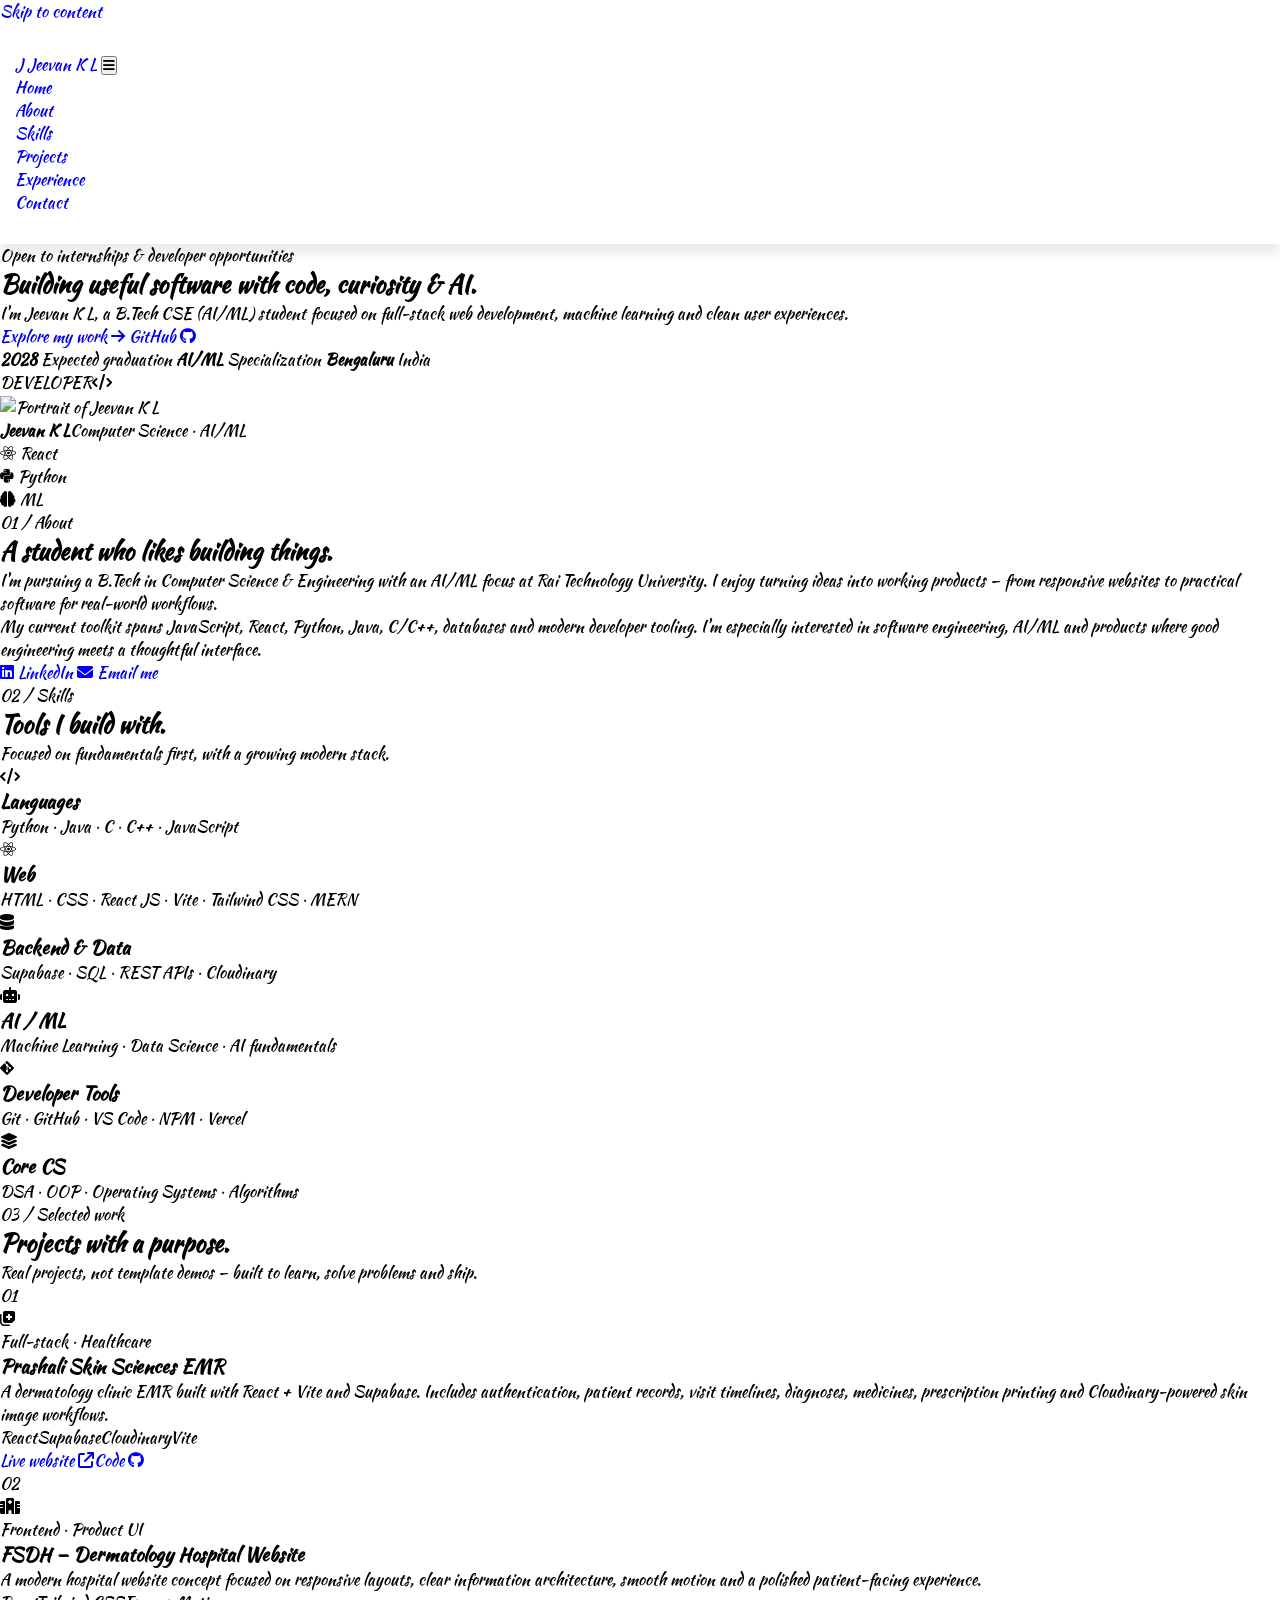
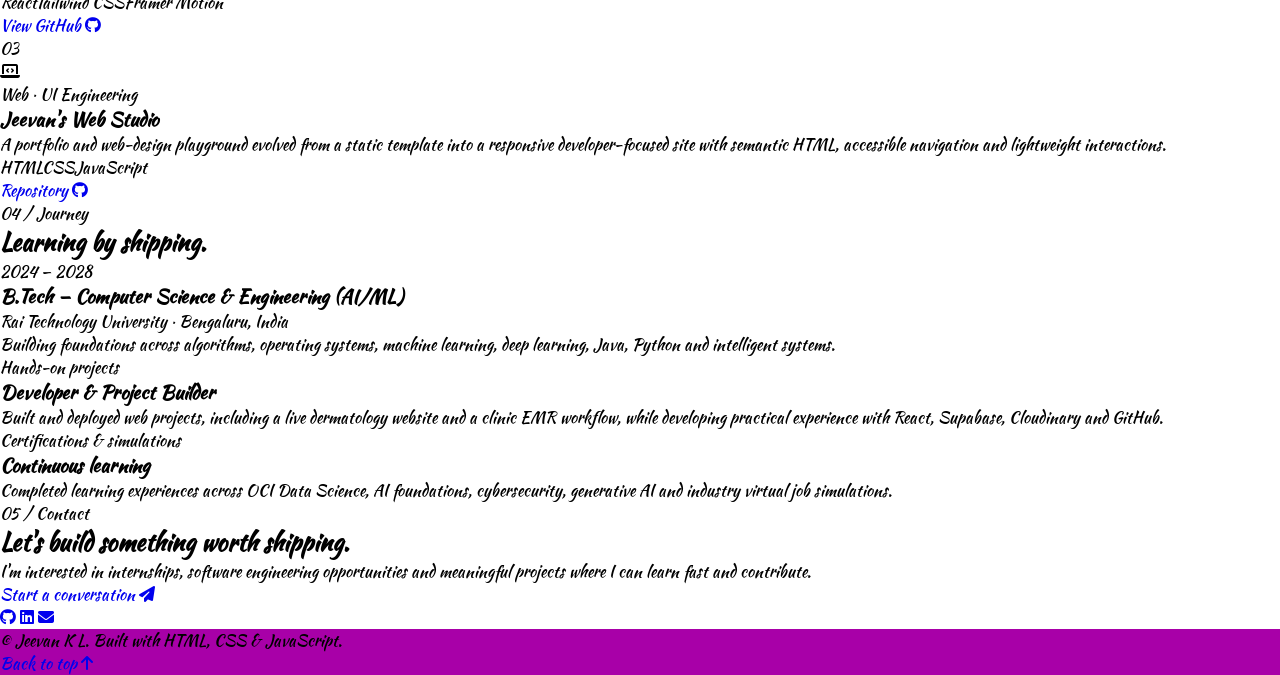
==== commit eaa96875: "Upgrade portfolio markup and content" ====
--- a/index.html
+++ b/index.html
@@ -1,811 +1,181 @@
 <!DOCTYPE html>
 <html lang="en">
 <head>
-    <meta charset="UTF-8">
-    <meta name="viewport" content="width=device-width, initial-scale=1.0">
-    <title>Portfolio Landing Page</title>
-    <link href="https://stackpath.bootstrapcdn.com/bootstrap/4.5.2/css/bootstrap.min.css" rel="stylesheet">
-    <link rel="stylesheet" href="https://cdnjs.cloudflare.com/ajax/libs/OwlCarousel2/2.3.4/assets/owl.carousel.min.css">
-    <link rel="stylesheet" href="style.css">
-    <link rel="stylesheet" href="https://cdnjs.cloudflare.com/ajax/libs/magnific-popup.js/1.2.0/magnific-popup.min.css">
-    <link rel="stylesheet" href="https://cdnjs.cloudflare.com/ajax/libs/font-awesome/6.7.1/css/all.min.css">
+  <meta charset="UTF-8">
+  <meta name="viewport" content="width=device-width, initial-scale=1.0">
+  <meta name="description" content="Jeevan K L — B.Tech CSE (AI/ML) student, developer and builder creating modern web applications and AI/ML projects.">
+  <meta name="keywords" content="Jeevan K L, web developer, AI ML, React, JavaScript, Python, portfolio, Bangalore">
+  <meta name="author" content="Jeevan K L">
+  <meta name="theme-color" content="#0b0f19">
+  <meta property="og:title" content="Jeevan K L — Developer Portfolio">
+  <meta property="og:description" content="B.Tech CSE (AI/ML) student building practical web and AI/ML projects.">
+  <meta property="og:type" content="website">
+  <link rel="canonical" href="https://jeevan-u.github.io/portfolio/">
+  <link rel="preconnect" href="https://fonts.googleapis.com">
+  <link rel="preconnect" href="https://fonts.gstatic.com" crossorigin>
+  <link href="https://fonts.googleapis.com/css2?family=Inter:wght@400;500;600;700;800&family=Space+Grotesk:wght@500;600;700&display=swap" rel="stylesheet">
+  <link rel="stylesheet" href="https://cdnjs.cloudflare.com/ajax/libs/font-awesome/6.7.1/css/all.min.css">
+  <link rel="stylesheet" href="style.css">
+  <title>Jeevan K L | Developer Portfolio</title>
 </head>
 <body>
-    <header class="header-area">
-        <nav class="navbar navbar-expand-lg fixed-top">
-            <div class="container">
-                <a href="index.html" class="navbar-brand">Jeevan's Web Studio</a>
+  <a class="skip-link" href="#main-content">Skip to content</a>
+  <div class="progress-bar" id="progressBar" aria-hidden="true"></div>
 
-                <button class="navbar-toggler" type="button" data-toggle="collapse" data-target="#collapsibleNavbar"><i class="fa-solid fa-bars"></i></button>
+  <header class="site-header" id="home">
+    <nav class="navbar" aria-label="Primary navigation">
+      <div class="container nav-inner">
+        <a class="brand" href="#home" aria-label="Jeevan K L home"><span>J</span> Jeevan K L</a>
+        <button class="nav-toggle" id="navToggle" aria-expanded="false" aria-controls="navMenu" aria-label="Open navigation">
+          <i class="fa-solid fa-bars"></i>
+        </button>
+        <ul class="nav-menu" id="navMenu">
+          <li><a class="nav-link active" href="#home">Home</a></li>
+          <li><a class="nav-link" href="#about">About</a></li>
+          <li><a class="nav-link" href="#skills">Skills</a></li>
+          <li><a class="nav-link" href="#projects">Projects</a></li>
+          <li><a class="nav-link" href="#experience">Experience</a></li>
+          <li><a class="nav-link" href="#contact">Contact</a></li>
+        </ul>
+      </div>
+    </nav>
 
-                <div class="collapse navbar-collapse" id="collapsibleNavbar">
-                    <ul class="navbar-nav ml-auto">
-                        <li class="nav-item"><a href="#home" class="nav-link active" data-scroll-nav="0">home</a></li>
-                        <li class="nav-item"><a href="#about" class="nav-link " data-scroll-nav="1">about</a></li>
-                        <li class="nav-item"><a href="#services" class="nav-link " data-scroll-nav="2">services</a></li>
-                        <li class="nav-item"><a href="#portfolio" class="nav-link " data-scroll-nav="3">portfolio</a></li>
-                        <li class="nav-item"><a href="#testimonials" class="nav-link " data-scroll-nav="4">testimonials</a></li>
-                        <li class="nav-item"><a href="#pricing" class="nav-link " data-scroll-nav="5">pricing</a></li>
-                        <li class="nav-item"><a href="#contact" class="nav-link " data-scroll-nav="6">contact</a></li>
-                    </ul>
-                </div>
-            </div>
-        </nav>
+    <section class="hero container" aria-labelledby="hero-title">
+      <div class="hero-copy reveal">
+        <p class="eyebrow"><span class="status-dot"></span> Open to internships & developer opportunities</p>
+        <h1 id="hero-title">Building <span>useful software</span> with code, curiosity & AI.</h1>
+        <p class="hero-text">I'm Jeevan K L, a B.Tech CSE (AI/ML) student focused on full-stack web development, machine learning and clean user experiences.</p>
+        <div class="hero-actions">
+          <a class="btn btn-primary" href="#projects">Explore my work <i class="fa-solid fa-arrow-right"></i></a>
+          <a class="btn btn-ghost" href="https://github.com/Jeevan-u" target="_blank" rel="noopener noreferrer">GitHub <i class="fa-brands fa-github"></i></a>
+        </div>
+        <div class="hero-meta" aria-label="Quick facts">
+          <span><strong>2028</strong> Expected graduation</span>
+          <span><strong>AI/ML</strong> Specialization</span>
+          <span><strong>Bengaluru</strong> India</span>
+        </div>
+      </div>
+      <div class="hero-visual reveal reveal-delay" aria-label="Jeevan K L profile">
+        <div class="visual-glow"></div>
+        <div class="profile-card">
+          <div class="card-top"><span>DEVELOPER</span><i class="fa-solid fa-code"></i></div>
+          <img src="https://i.postimg.cc/PqZ3bt0G/profile-pic.png" alt="Portrait of Jeevan K L" loading="eager">
+          <div class="profile-caption"><strong>Jeevan K L</strong><span>Computer Science · AI/ML</span></div>
+        </div>
+        <div class="floating-chip chip-one"><i class="fa-brands fa-react"></i> React</div>
+        <div class="floating-chip chip-two"><i class="fa-brands fa-python"></i> Python</div>
+        <div class="floating-chip chip-three"><i class="fa-solid fa-brain"></i> ML</div>
+      </div>
+    </section>
+  </header>
 
-        <section class="home" id="home" data-scroll-index="0">
-            <div class="header-content d-flex align-items-center">
-                <div id="parallax">
-                    <div class="header-shape shape-one" data-depth="0.10">
-                        <img src="https://i.postimg.cc/J7bRR2cK/shape-1.png" alt="image">
-                    </div>
-
-                    <div class="header-shape shape-two" data-depth="0.30">
-                        <img src="https://i.postimg.cc/437TqLx6/shape-2.png" alt="image">
-                    </div>
-
-                    <div class="header-shape shape-three" data-depth="0.40">
-                        <img src="https://i.postimg.cc/63Cx58RT/shape-3.png" alt="image">
-                    </div>
-
-                    <div class="header-shape shape-four" data-depth="0.60">
-                        <img src="https://i.postimg.cc/437TqLx6/shape-2.png" alt="image">
-                    </div>
-
-                    <div class="header-shape shape-five" data-depth="0.20">
-                        <img src="https://i.postimg.cc/J7bRR2cK/shape-1.png" alt="image">
-                    </div>
-
-                    <div class="header-shape shape-six" data-depth="0.15">
-                        <img src="https://i.postimg.cc/bNyfpNvN/shape-4.png" alt="image">
-                    </div>
-
-                    <div class="header-shape shape-seven" data-depth="0.50">
-                        <img src="https://i.postimg.cc/9FL5M54P/shape-5.png" alt="image">
-                    </div>
-
-                    <div class="header-shape shape-eight" data-depth="0.40">
-                        <img src="https://i.postimg.cc/63Cx58RT/shape-3.png" alt="image">
-                    </div>
-
-                    <div class="header-shape shape-nine" data-depth="0.20">
-                        <img src="https://i.postimg.cc/sgLkYY4v/shape-6.png" alt="image">
-                    </div>
-
-                    <div class="header-shape shape-ten" data-depth="0.30">
-                        <img src="https://i.postimg.cc/63Cx58RT/shape-3.png" alt="image">
-                    </div>
-                </div>
-                <div class="container">
-                    <div class="row align-items-center">
-                        <div class="col-lg-6">
-                            <div class="home-text ">
-                                <h4>HELLO, I'M</h4>
-                                <h1>Jeevan K L</h1>
-                                <p>A freelancer UI Designer & Web Developer</p>
-
-                                <div class="home-btn">
-                                    <a href="#" class="btn-1">View my Work</a>
-                                </div>
-                            </div>
-                        </div>
-
-                        <div class="col-lg-6">
-                            <div class="home-img d-none d-lg-block">
-                         <img src="https://i.postimg.cc/PqZ3bt0G/profile-pic.png" alt="JEEVAN K L">
-                            </div>
-                        </div>
-                    </div>
-                </div>
-
-                <div class="header-social">
-                    <div class="container">
-                        <div class="row">
-                            <div class="col-lg-12">
-                                <div class="header-social-icon">
-                                    <ul>
-                                        <li><a href="#"><i class="fa-brands fa-facebook"></i></a></li>
-                                        <li><a href="#"><i class="fa-brands fa-x-twitter"></i></a></li>
-                                        <li><a href="https://github.com/Jeevan-u"><i class="fa-brands fa-github"></i></a></li>
-                                        <li><a href="https://www.linkedin.com/in/jeevan-k-l-888537317/"><i class="fa-brands fa-linkedin"></i></a></li>
-                                    </ul>
-                                </div>
-                            </div>
-                        </div>
-                    </div>
-                </div>
-            </div>
-        </section>
-    </header>
-
-    <section class="about-area section-padding" id="about" data-scroll-index="1">
-        <div class="container">
-            <div class="row justify-content-center">
-                <div class="col-lg-8 ">
-                    <div class="section-title">
-                        <h4>About</h4>
-                        <h2>Personal <span>Details</span></h2>
-                    </div>
-                </div>
-            </div>
-
-            <div class="row">
-                <div class="col-lg-6">
-                    <div class="about-content">
-                        <h5 class="about-title">I'm <span>Jeevan K L</span> and I'm a Web Designer</h5>
-                        <p class="details">I am a passionate web designer with a love for creating beautiful and functional websites. I enjoy working with HTML, CSS, and JavaScript to bring ideas to life and enhance user experiences. In my free time, I like to explore new design trends and work on personal projects that challenge my creativity</p>
-
-                            <ul>
-                                <li>
-                                    <div class="single-info d-flex align-items-center">
-                                        <div class="info-icon text-center">
-                                            <i class="fa-solid fa-calendar"></i>
-                                        </div>
-                                        <div class="info-text">
-                                            <p><span>Date of Birth:</span> 15 February 2007</p>
-                                        </div>
-                                    </div>
-                                </li>
-
-                                <li>
-                                    <div class="single-info d-flex align-items-center">
-                                        <div class="info-icon text-center">
-                                            <i class="fa-solid fa-envelope"></i>
-                                        </div>
-                                        <div class="info-text">
-                                            <p><span>Email:</span> jeevankl2007@gmail.com</p>
-                                        </div>
-                                    </div>
-                                </li>
-
-                                <li>
-                                    <div class="single-info d-flex align-items-center">
-                                        <div class="info-icon text-center">
-                                            <i class="fa-solid fa-phone"></i>
-                                        </div>
-                                        <div class="info-text">
-                                            <p><span>Phone:</span> +91 9242280953</p>
-                                        </div>
-                                    </div>
-                                </li>
-
-                                <li>
-                                    <div class="single-info d-flex align-items-center">
-                                        <div class="info-icon text-center">
-                                            <i class="fa-solid fa-map-marker"></i>
-                                        </div>
-                                        <div class="info-text">
-                                            <p><span>Location:</span> Nelamangala,Bangalore</p>
-                                        </div>
-                                    </div>
-                                </li>
-
-                                <li>
-                                    <div class="single-info d-flex align-items-center">
-                                        <div class="info-icon text-center">
-                                            <i class="fa-solid fa-university"></i>
-                                        </div>
-                                        <div class="info-text">
-                                            <p><span>Degree:</span> <abbr title="Bachelor of Technology in Computer Science">B.Tech (CSE) in AI/ML </abbr> </p>
-                                        </div>
-                                    </div>
-                                </li>
-
-                                <li>
-                                    <div class="single-info d-flex align-items-center">
-                                        <div class="info-icon text-center">
-                                            <i class="fa-solid fa-user"></i>
-                                        </div>
-                                        <div class="info-text">
-                                            <p><span>Website:</span> www.jeevastudio.com</p>
-                                        </div>
-                                    </div>
-                                </li>
-                            </ul>
-
-                            <a href="#" class="hire-me">Hire me</a>
-                    </div>
-                </div>
-                <div class="col-lg-6 col-xl-5 offset-xl-1">
-                    <div id="skill-bar-wrapper">
-                        <div class="text-left">
-                            <h4>C++ <span style="float: right;">95%</span></h4>
-                            <div class="skillbar-container" data-percent="95%">
-                                <div class="skills"></div>
-                            </div>
-
-                            <h4>Java <span style="float: right;">85%</span></h4>
-                            <div class="skillbar-container" data-percent="85%">
-                                <div class="skills"></div>
-                            </div>
-
-                            <h4>HTML <span style="float: right;">75%</span></h4>
-                            <div class="skillbar-container" data-percent="75%">
-                                <div class="skills"></div>
-                            </div>
-
-                            <h4>JQuery <span style="float: right;">80%</span></h4>
-                            <div class="skillbar-container" data-percent="80%">
-                                <div class="skills"></div>
-                            </div>
-
-                            <h4>Javascript <span style="float: right;">85%</span></h4>
-                            <div class="skillbar-container" data-percent="85%">
-                                <div class="skills"></div>
-                            </div>
-                        </div>
-                    </div>
-                </div>
-            </div>
+  <main id="main-content">
+    <section class="section about" id="about" aria-labelledby="about-title">
+      <div class="container split">
+        <div class="section-heading reveal">
+          <p class="eyebrow">01 / About</p>
+          <h2 id="about-title">A student who likes <span>building things.</span></h2>
         </div>
+        <div class="about-copy reveal reveal-delay">
+          <p>I'm pursuing a B.Tech in Computer Science & Engineering with an AI/ML focus at Rai Technology University. I enjoy turning ideas into working products — from responsive websites to practical software for real-world workflows.</p>
+          <p>My current toolkit spans JavaScript, React, Python, Java, C/C++, databases and modern developer tooling. I'm especially interested in software engineering, AI/ML and products where good engineering meets a thoughtful interface.</p>
+          <div class="about-links">
+            <a href="https://www.linkedin.com/in/jeevan-k-l-888537317/" target="_blank" rel="noopener noreferrer"><i class="fa-brands fa-linkedin"></i> LinkedIn</a>
+            <a href="mailto:jeevankl2007@gmail.com"><i class="fa-solid fa-envelope"></i> Email me</a>
+          </div>
+        </div>
+      </div>
     </section>
 
-    <section class="services section-padding" id="services" data-scroll-index="2">
-        <div class="container">
-            <div class="row justify-content-center">
-                <div class="col-lg-8">
-                    <div class="section-title">
-                        <h4>Services</h4>
-                        <h2>Services <span>that I can provide for you</span></h2>
-                    </div>
-                </div>
-            </div>
-
-            <div class="row">
-                <div class="col-lg-4 col-md-6">
-                    <div class="service-item">
-                        <div class="icon">
-                            <i class="fa-solid fa-laptop"></i>
-                        </div>
-                        <h3>Web Design</h3>
-                        <p>By understanding your needs and goals, I translate those into wireframes and mockups by blending artistic vision with technical skills to craft user-friendly and visually appealing online experiences</p>
-                    </div>
-                </div>
-
-                <div class="col-lg-4 col-md-6">
-                    <div class="service-item">
-                        <div class="icon">
-                            <i class="fa-solid fa-edit"></i>
-                        </div>
-                        <h3>Video Editing</h3>
-                        <p>By understanding of visual composition, color theory, and typography I can create for you engaging title cards, design animated transitions, or choose appropriate background music to match the video's tone</p>
-                    </div>
-                </div>
-
-                <div class="col-lg-4 col-md-6">
-                    <div class="service-item">
-                        <div class="icon">
-                            <i class="fa-solid fa-code"></i>
-                        </div>
-                        <h3>Web Development</h3>
-                        <p>I can create wireframes and prototypes that outline the layout and user interface element. Also I ensure that the website looks good across different devices and browsers, blending design and functionality</p>
-                    </div>
-                </div>
-
-                <div class="col-lg-4 col-md-6">
-                    <div class="service-item">
-                        <div class="icon">
-                            <i class="fa-solid fa-paint-brush"></i>
-                        </div>
-                        <h3>Graphic Design</h3>
-                        <p>With the goal to create compelling visual elements for websites, I can design logos, icons, illustrations, and other visual assets that enhance the website's branding and aesthetic appeal</p>
-                    </div>
-                </div>
-
-                <div class="col-lg-4 col-md-6">
-                    <div class="service-item">
-                        <div class="icon">
-                            <i class="fa-solid fa-bullhorn"></i>
-                        </div>
-                        <h3>Digital Marketing</h3>
-                        <p>In digital marketing, I play a vital role for your website, by enhancing visual aesthetics, user experience, <abbr title="Search Engine Optimization">SEO</abbr>, responsive design and mainly conversion optimization</p>
-                    </div>
-                </div>
-
-                <div class="col-lg-4 col-md-6">
-                    <div class="service-item">
-                        <div class="icon">
-                            <i class="fa-solid fa-mobile"></i>
-                        </div>
-                        <h3>Android Development</h3>
-                        <p>I can create visually appealing and intuitive Android app interfaces, by designing app layouts, navigation menus, buttons and icons, ensuring a cohesive and user-friendly experience</p>
-                    </div>
-                </div>
-            </div>
+    <section class="section skills-section" id="skills" aria-labelledby="skills-title">
+      <div class="container">
+        <div class="section-heading centered reveal">
+          <p class="eyebrow">02 / Skills</p>
+          <h2 id="skills-title">Tools I <span>build with.</span></h2>
+          <p>Focused on fundamentals first, with a growing modern stack.</p>
         </div>
+        <div class="skill-grid">
+          <article class="skill-card reveal"><div class="skill-icon"><i class="fa-solid fa-code"></i></div><h3>Languages</h3><p>Python · Java · C · C++ · JavaScript</p></article>
+          <article class="skill-card reveal reveal-delay"><div class="skill-icon"><i class="fa-brands fa-react"></i></div><h3>Web</h3><p>HTML · CSS · React JS · Vite · Tailwind CSS · MERN</p></article>
+          <article class="skill-card reveal"><div class="skill-icon"><i class="fa-solid fa-database"></i></div><h3>Backend & Data</h3><p>Supabase · SQL · REST APIs · Cloudinary</p></article>
+          <article class="skill-card reveal reveal-delay"><div class="skill-icon"><i class="fa-solid fa-robot"></i></div><h3>AI / ML</h3><p>Machine Learning · Data Science · AI fundamentals</p></article>
+          <article class="skill-card reveal"><div class="skill-icon"><i class="fa-brands fa-git-alt"></i></div><h3>Developer Tools</h3><p>Git · GitHub · VS Code · NPM · Vercel</p></article>
+          <article class="skill-card reveal reveal-delay"><div class="skill-icon"><i class="fa-solid fa-layer-group"></i></div><h3>Core CS</h3><p>DSA · OOP · Operating Systems · Algorithms</p></article>
+        </div>
+      </div>
     </section>
 
-    <section class="img-gallery section-padding" id="portfolio" data-scroll-index="3">
-        <div class="container">
-            <div class="row justify-content-center">
-                <div class="col-lg-8">
-                    <div class="section-title">
-                        <h4>Portfolio</h4>
-                        <h2>Our latest <span>work</span></h2>
-                    </div>
-                </div>
-            </div>
-
-            <div class="row ">
-                <div class="col-lg-8 d-flex justify-content-center sortBtn flex-wrap">
-                    <a href="#" class="filter-btn active" data-filter="*">All</a>
-                    <a href="#" class="filter-btn " data-filter=".wordpress">Wordpress</a>
-                    <a href="#" class="filter-btn " data-filter=".photoshop">Photoshop</a>
-                    <a href="#" class="filter-btn " data-filter=".web-design">Web Design</a>
-                </div>
-            </div>
-
-            <div class="row grid">
-                <div class="col-lg-4 col-md-6 col-sm-6 wordpress">
-                    <div class="single-work text-center mt-30">
-                        <div class="work-image">
-                            <img src="https://i.postimg.cc/0ykh0n4C/portfolio-1.jpg" alt="portfolio image">
-                        </div>
-
-                        <div class="work-overlay">
-                            <div class="work-content">
-                                <h3 class="work-title">Product Design</h3>
-                                <ul>
-                                    <li><a href="https://i.postimg.cc/0ykh0n4C/portfolio-1.jpg" class="image-popup"><i class="fa-solid fa-plus"></i></a></li>
-                                    <li><a href="#"><i class="fa-solid fa-link"></i></a></li>
-                                </ul>
-                            </div>
-                        </div>
-                    </div>
-                </div>
-
-                <div class="col-lg-4 col-md-6 col-sm-6 photoshop">
-                    <div class="single-work text-center mt-30">
-                        <div class="work-image">
-                            <img src="https://i.postimg.cc/Xqw7dLPb/portfolio-2.jpg" alt="portfolio image">
-                        </div>
-
-                        <div class="work-overlay">
-                            <div class="work-content">
-                                <h3 class="work-title">Product Design</h3>
-                                <ul>
-                                    <li><a href="https://i.postimg.cc/Xqw7dLPb/portfolio-2.jpg" class="image-popup"><i class="fa-solid fa-plus"></i></a></li>
-                                    <li><a href="#"><i class="fa-solid fa-link"></i></a></li>
-                                </ul>
-                            </div>
-                        </div>
-                    </div>
-                </div>
-
-                <div class="col-lg-4 col-md-6 col-sm-6 wordpress">
-                    <div class="single-work text-center mt-30">
-                        <div class="work-image">
-                            <img src="https://i.postimg.cc/26nfK67d/portfolio-3.jpg" alt="portfolio image">
-                        </div>
-
-                        <div class="work-overlay">
-                            <div class="work-content">
-                                <h3 class="work-title">Product Design</h3>
-                                <ul>
-                                    <li><a href="https://i.postimg.cc/26nfK67d/portfolio-3.jpg" class="image-popup"><i class="fa-solid fa-plus"></i></a></li>
-                                    <li><a href="#"><i class="fa-solid fa-link"></i></a></li>
-                                </ul>
-                            </div>
-                        </div>
-                    </div>
-                </div>
-
-                <div class="col-lg-4 col-md-6 col-sm-6 web-design">
-                    <div class="single-work text-center mt-30">
-                        <div class="work-image">
-                            <img src="https://i.postimg.cc/PxsgYHnC/portfolio-4.jpg" alt="portfolio image">
-                        </div>
-
-                        <div class="work-overlay">
-                            <div class="work-content">
-                                <h3 class="work-title">Product Design</h3>
-                                <ul>
-                                    <li><a href="https://i.postimg.cc/PxsgYHnC/portfolio-4.jpg" class="image-popup"><i class="fa-solid fa-plus"></i></a></li>
-                                    <li><a href="#"><i class="fa-solid fa-link"></i></a></li>
-                                </ul>
-                            </div>
-                        </div>
-                    </div>
-                </div>
-
-                <div class="col-lg-4 col-md-6 col-sm-6 photoshop">
-                    <div class="single-work text-center mt-30">
-                        <div class="work-image">
-                            <img src="https://i.postimg.cc/155LpM2r/portfolio-5.jpg" alt="portfolio image">
-                        </div>
-
-                        <div class="work-overlay">
-                            <div class="work-content">
-                                <h3 class="work-title">Product Design</h3>
-                                <ul>
-                                    <li><a href="https://i.postimg.cc/155LpM2r/portfolio-5.jpg" class="image-popup"><i class="fa-solid fa-plus"></i></a></li>
-                                    <li><a href="#"><i class="fa-solid fa-link"></i></a></li>
-                                </ul>
-                            </div>
-                        </div>
-                    </div>
-                </div>
-
-                <div class="col-lg-4 col-md-6 col-sm-6 photoshop">
-                    <div class="single-work text-center mt-30">
-                        <div class="work-image">
-                            <img src="https://i.postimg.cc/gJHTh6K7/portfolio-6.jpg" alt="portfolio image">
-                        </div>
-
-                        <div class="work-overlay">
-                            <div class="work-content">
-                                <h3 class="work-title">Product Design</h3>
-                                <ul>
-                                    <li><a href="https://i.postimg.cc/gJHTh6K7/portfolio-6.jpg" class="image-popup"><i class="fa-solid fa-plus"></i></a></li>
-                                    <li><a href="#"><i class="fa-solid fa-link"></i></a></li>
-                                </ul>
-                            </div>
-                        </div>
-                    </div>
-                </div>
-            </div>
+    <section class="section projects" id="projects" aria-labelledby="projects-title">
+      <div class="container">
+        <div class="section-heading project-heading reveal">
+          <div><p class="eyebrow">03 / Selected work</p><h2 id="projects-title">Projects with a <span>purpose.</span></h2></div>
+          <p>Real projects, not template demos — built to learn, solve problems and ship.</p>
         </div>
+        <div class="project-grid">
+          <article class="project-card featured reveal">
+            <div class="project-number">01</div>
+            <div class="project-icon"><i class="fa-solid fa-notes-medical"></i></div>
+            <p class="project-type">Full-stack · Healthcare</p>
+            <h3>Prashali Skin Sciences EMR</h3>
+            <p>A dermatology clinic EMR built with React + Vite and Supabase. Includes authentication, patient records, visit timelines, diagnoses, medicines, prescription printing and Cloudinary-powered skin image workflows.</p>
+            <div class="tags"><span>React</span><span>Supabase</span><span>Cloudinary</span><span>Vite</span></div>
+            <div class="project-links"><a href="https://www.prashaliskinsciences.com/" target="_blank" rel="noopener noreferrer">Live website <i class="fa-solid fa-arrow-up-right-from-square"></i></a><a href="https://github.com/Jeevan-u/PRASHALI-SKIN-SCIENCES" target="_blank" rel="noopener noreferrer">Code <i class="fa-brands fa-github"></i></a></div>
+          </article>
+          <article class="project-card reveal reveal-delay">
+            <div class="project-number">02</div>
+            <div class="project-icon"><i class="fa-solid fa-hospital"></i></div>
+            <p class="project-type">Frontend · Product UI</p>
+            <h3>FSDH — Dermatology Hospital Website</h3>
+            <p>A modern hospital website concept focused on responsive layouts, clear information architecture, smooth motion and a polished patient-facing experience.</p>
+            <div class="tags"><span>React</span><span>Tailwind CSS</span><span>Framer Motion</span></div>
+            <div class="project-links"><a href="https://github.com/Jeevan-u" target="_blank" rel="noopener noreferrer">View GitHub <i class="fa-brands fa-github"></i></a></div>
+          </article>
+          <article class="project-card reveal">
+            <div class="project-number">03</div>
+            <div class="project-icon"><i class="fa-solid fa-laptop-code"></i></div>
+            <p class="project-type">Web · UI Engineering</p>
+            <h3>Jeevan's Web Studio</h3>
+            <p>A portfolio and web-design playground evolved from a static template into a responsive developer-focused site with semantic HTML, accessible navigation and lightweight interactions.</p>
+            <div class="tags"><span>HTML</span><span>CSS</span><span>JavaScript</span></div>
+            <div class="project-links"><a href="https://github.com/Jeevan-u/portfolio" target="_blank" rel="noopener noreferrer">Repository <i class="fa-brands fa-github"></i></a></div>
+          </article>
+        </div>
+      </div>
     </section>
 
-    <section class="call-to-action section-padding">
-        <div class="container">
-            <div class="row justify-content-center">
-                <div class="col-xl-8 col-lg-9">
-                    <div class="call-action-content text-center">
-                        <h2 class="action-title">Have any project in mind?</h2>
-                        <p>I'd love to hear about it! Whether it's a small idea or a grand vision, I'm ready to bring it to life. Reach out today and let's make your project a reality!</p>
-                        <ul>
-                            <li><a href="#" class="btn btn-1">Download CV</a></li>
-                            <li><a href="#" class="btn btn-2">HIRE ME</a></li>
-                        </ul>
-                    </div>
-                </div>
-            </div>
+    <section class="section experience" id="experience" aria-labelledby="experience-title">
+      <div class="container">
+        <div class="section-heading centered reveal"><p class="eyebrow">04 / Journey</p><h2 id="experience-title">Learning by <span>shipping.</span></h2></div>
+        <div class="timeline">
+          <article class="timeline-item reveal"><span class="timeline-dot"></span><div><p class="timeline-date">2024 — 2028</p><h3>B.Tech — Computer Science & Engineering (AI/ML)</h3><p>Rai Technology University · Bengaluru, India</p><p>Building foundations across algorithms, operating systems, machine learning, deep learning, Java, Python and intelligent systems.</p></div></article>
+          <article class="timeline-item reveal reveal-delay"><span class="timeline-dot"></span><div><p class="timeline-date">Hands-on projects</p><h3>Developer & Project Builder</h3><p>Built and deployed web projects, including a live dermatology website and a clinic EMR workflow, while developing practical experience with React, Supabase, Cloudinary and GitHub.</p></div></article>
+          <article class="timeline-item reveal"><span class="timeline-dot"></span><div><p class="timeline-date">Certifications & simulations</p><h3>Continuous learning</h3><p>Completed learning experiences across OCI Data Science, AI foundations, cybersecurity, generative AI and industry virtual job simulations.</p></div></article>
         </div>
+      </div>
     </section>
 
-    <section class="testimonials section-padding" id="testimonials" data-scroll-index="4">
-        <div class="container">
-            <div class="row justify-content-center">
-                <div class="col-lg-8">
-                    <div class="section-title">
-                        <h4>Testimonials</h4>
-                        <h2>What our clients <span>say</span></h2>
-                    </div>
-                </div>
-            </div>
+    <section class="section contact" id="contact" aria-labelledby="contact-title">
+      <div class="container contact-card reveal">
+        <div>
+          <p class="eyebrow">05 / Contact</p>
+          <h2 id="contact-title">Let's build something <span>worth shipping.</span></h2>
+          <p>I'm interested in internships, software engineering opportunities and meaningful projects where I can learn fast and contribute.</p>
+        </div>
+        <div class="contact-actions">
+          <a class="btn btn-primary" href="mailto:jeevankl2007@gmail.com">Start a conversation <i class="fa-solid fa-paper-plane"></i></a>
+          <div class="socials" aria-label="Social links">
+            <a href="https://github.com/Jeevan-u" target="_blank" rel="noopener noreferrer" aria-label="GitHub"><i class="fa-brands fa-github"></i></a>
+            <a href="https://www.linkedin.com/in/jeevan-k-l-888537317/" target="_blank" rel="noopener noreferrer" aria-label="LinkedIn"><i class="fa-brands fa-linkedin"></i></a>
+            <a href="mailto:jeevankl2007@gmail.com" aria-label="Email"><i class="fa-solid fa-envelope"></i></a>
+          </div>
+        </div>
+      </div>
+    </section>
+  </main>
 
-            <div class="row">
-                <div class="testimonial-slider owl-carousel">
-                    <div class="testimonial-item">
-                        <div class="img-box">
-                            <img src="https://i.postimg.cc/wBsx5R9q/1.jpg" alt="image">
-                            <i class="fa-solid fa-quote-right"></i>
-                        </div>
-                        <p>Jeevan was hired to create a corporate identity. It's modern, clean and with a beautiful design. He has a lot of experience and is very concerned about the needs of client</p>
-                        <h3>Monik</h3>
-                        <span>Marketing Director</span>
-                        <div class="rating">
-                            <i class="fa-solid fa-star"></i>
-                            <i class="fa-solid fa-star"></i>
-                            <i class="fa-solid fa-star"></i>
-                            <i class="fa-solid fa-star"></i>
-                            <i class="fa-solid fa-star"></i>
-                        </div>
-                    </div>
-
-                    <div class="testimonial-item">
-                        <div class="img-box">
-                            <img src="https://i.postimg.cc/qvW47By9/2.jpg" alt="image">
-                            <i class="fa-solid fa-quote-right"></i>
-                        </div>
-                        <p>I couldn't be happier with the website that Richard created for us. His attention to detail and creativity is unmatched</p>
-                        <h3>anusha</h3>
-                        <span>Art Creative Director</span>
-                        <div class="rating">
-                            <i class="fa-solid fa-star"></i>
-                            <i class="fa-solid fa-star"></i>
-                            <i class="fa-solid fa-star"></i>
-                            <i class="fa-solid fa-star"></i>
-                            <i class="fa-solid fa-star"></i>
-                        </div>
-                    </div>
-
-                    <div class="testimonial-item">
-                        <div class="img-box">
-                            <img src="https://i.postimg.cc/kGMdH2Pt/3.jpg" alt="image">
-                            <i class="fa-solid fa-quote-right"></i>
-                        </div>
-                        <p>Working with Jeevan has been an absolute pleasure. I was impressed with his attention to detail, his web design</p>
-                        <h3>Darshan.D</h3>
-                        <span>Marketing Director</span>
-                        <div class="rating">
-                            <i class="fa-solid fa-star"></i>
-                            <i class="fa-solid fa-star"></i>
-                            <i class="fa-solid fa-star"></i>
-                            <i class="fa-solid fa-star"></i>
-                            <i class="fa-solid fa-star"></i>
-                        </div>
-                    </div>
-
-                    <div class="testimonial-item">
-                        <div class="img-box">
-                            <img src="https://i.postimg.cc/wxWKvTd0/4.jpg" alt="image">
-                            <i class="fa-solid fa-quote-right"></i>
-                        </div>
-                        <p>I was overwhelmed with the thought of redesigning my online store, but Mark made the process seamless.  The site is not only visually appealing but also optimized for conversions</p>
-                        <h3>Manisha</h3>
-                        <span>Small Business Owner</span>
-                        <div class="rating">
-                            <i class="fa-solid fa-star"></i>
-                            <i class="fa-solid fa-star"></i>
-                            <i class="fa-solid fa-star"></i>
-                            <i class="fa-solid fa-star"></i>
-                            <i class="fa-solid fa-star"></i>
-                        </div>
-                    </div>
-                </div>
-            </div>
-        </div>
-    </section>
-
-    <section class="pricing section-padding" id="pricing" data-scroll-index="5">
-        <div class="container">
-            <div class="row justify-content-center">
-                <div class="col-lg-8">
-                    <div class="section-title">
-                        <h4>Pricing</h4>
-                        <h2>Pricing <span>plan</span></h2>
-                    </div>
-                </div>
-            </div>
-
-            <div class="row justify-content-center">
-                <div class="col-lg-4 col-md-6">
-                    <div class="pricing-plan">
-                        <div class="pricing-header">
-                            <h3>Basic</h3>
-                        </div>
-                        <div class="pricing-price">
-                            <span class="currency">$</span>
-                            <span class="price">99</span>
-                            <span class="period">/monthly</span>
-                        </div>
-                        <div class="pricing-body">
-                            <ul>
-                                <li><i class="fa-solid fa-check"></i>5GB Bandwidth</li>
-                                <li><i class="fa-solid fa-check"></i>1 Free Update</li>
-                                <li><i class="fa-solid fa-check"></i>High Resolution Printing</li>
-                                <li><i class="fa-solid fa-check"></i>Branding</li>
-                                <li><i class="fa-solid fa-check"></i>2 Free Maintenances</li>
-                            </ul>
-                        </div>
-                        <div class="pricing-footer">
-                            <a href="#" class="btn btn-2">Get Started</a>
-                        </div>
-                    </div>
-                </div>
-
-                <div class="col-lg-4 col-md-6">
-                    <div class="pricing-plan">
-                        <div class="pricing-header">
-                            <h3>Premium</h3>
-                        </div>
-                        <div class="pricing-price">
-                            <span class="currency">$</span>
-                            <span class="price">199</span>
-                            <span class="period">/monthly</span>
-                        </div>
-                        <div class="pricing-body">
-                            <ul>
-                                <li><i class="fa-solid fa-check"></i>10GB Bandwidth</li>
-                                <li><i class="fa-solid fa-check"></i>3 Free Update</li>
-                                <li><i class="fa-solid fa-check"></i>High Resolution Printing</li>
-                                <li><i class="fa-solid fa-check"></i>3 brandings</li>
-                                <li><i class="fa-solid fa-check"></i>5 Free Maintenances</li>
-                            </ul>
-                        </div>
-                        <div class="pricing-footer">
-                            <a href="#" class="btn btn-1">Get Started</a>
-                        </div>
-                    </div>
-                </div>
-
-                <div class="col-lg-4 col-md-6">
-                    <div class="pricing-plan">
-                        <div class="pricing-header">
-                            <h3>Ultimate</h3>
-                        </div>
-                        <div class="pricing-price">
-                            <span class="currency">$</span>
-                            <span class="price">299</span>
-                            <span class="period">/monthly</span>
-                        </div>
-                        <div class="pricing-body">
-                            <ul>
-                                <li><i class="fa-solid fa-check"></i>20GB Bandwidth</li>
-                                <li><i class="fa-solid fa-check"></i>10 Free Update</li>
-                                <li><i class="fa-solid fa-check"></i>Priority Regulation Printing</li>
-                                <li><i class="fa-solid fa-check"></i>10 brandings</li>
-                                <li><i class="fa-solid fa-check"></i>20 Free Maintenances</li>
-                            </ul>
-                        </div>
-                        <div class="pricing-footer">
-                            <a href="#" class="btn btn-2">Get Started</a>
-                        </div>
-                    </div>
-                </div>
-            </div>
-        </div>
-    </section>
-
-    <div class="faq section-padding">
-        <div class="container">
-            <div class="row justify-content-center">
-                <div class="col-lg-8">
-                    <div class="section-title">
-                        <h4>FAQ's</h4>
-                        <h2>Frequently <span>asked</span> queries</h2>
-                    </div>
-                </div>
-            </div>
-
-            <div class="row justify-content-center">
-                <div class="col-lg-10">
-                    <div id="accordion">
-                        <div class="accordion-item">
-                            <div class="accordion-header collapsed" data-toggle="collapse" data-target="#collapse-01">
-                                <h3>100% Fluid Responsive - Fits any device perfectly</h3>
-                            </div>
-                            <div class="collapse show" id="collapse-01" data-parent="#accordion">
-                                <div class="accordion-body">
-                                    <p>Your website will seamlessly adjust to fit any device perfectly, providing an optimal viewing experience for users. Whether on a smartphone, tablet, or desktop, content will be displayed beautifully and legibly, enhancing accessibility and user satisfaction</p>
-                                </div>
-                            </div>
-                        </div>
-
-                        <div class="accordion-item">
-                            <div class="accordion-header collapsed" data-toggle="collapse" data-target="#collapse-02">
-                                <h3>Clean Code</h3>
-                            </div>
-                            <div class="collapse " id="collapse-02" data-parent="#accordion">
-                                <div class="accordion-body">
-                                    <p>My code is easy to read, understand, and maintain. It emphasizes clarity and simplicity, allowing others to work efficiently and collaboratively. I follow the best practices such as meaningful naming conventions and proper organization</p>
-                                </div>
-                            </div>
-                        </div>
-
-                        <div class="accordion-item">
-                            <div class="accordion-header collapsed" data-toggle="collapse" data-target="#collapse-03">
-                                <h3>Flat, Modern and Clean Design</h3>
-                            </div>
-                            <div class="collapse " id="collapse-03" data-parent="#accordion">
-                                <div class="accordion-body">
-                                    <p>I emphasize simplicity and functionality, focusing on minimalistic elements and a user-friendly interface. This approach eliminates unnecessary distractions, allowing users to navigate effortlessly while enjoying a visually pleasing experience</p>
-                                </div>
-                            </div>
-                        </div>
-
-                        <div class="accordion-item">
-                            <div class="accordion-header collapsed" data-toggle="collapse" data-target="#collapse-04">
-                                <h3>Custom Font Support</h3>
-                            </div>
-                            <div class="collapse " id="collapse-04" data-parent="#accordion">
-                                <div class="accordion-body">
-                                    <p>I use unique typefaces that enhance the aesthetics and branding of a website. By utilizing the @font-face rule in CSS, I can load fonts from various sources, ensuring that text appears consistently across different devices and browsers</p>
-                                </div>
-                            </div>
-                        </div>
-                    </div>
-                </div>
-            </div>
-        </div>
-    </div>
-
-    <section class="contact section-padding" id="contact" data-scroll-index="6">
-        <div class="container">
-            <div class="row justify-content-center">
-                <div class="col-lg-8">
-                    <div class="section-title">
-                        <h4>Contact us</h4>
-                        <h2>Get <span>in touch</span></h2>
-                    </div>
-                </div>
-            </div>
-
-            <div class="row">
-                <div class="col-lg-4 col-md-5">
-                    <div class="contact-info">
-                        <h3>For any Queries and Support</h3>
-                        <div class="contact-info-item">
-                            <i class="fa-solid fa-location-arrow"></i>
-                            <h4>Nelamangala,Bangalore,</h4>
-                            <p>Karnataka-562123</p>
-                        </div>
-
-                        <div class="contact-info-item">
-                            <i class="fa-solid fa-envelope"></i>
-                            <h4>Write to us at</h4>
-                            <p>jeevankl2007@gmail.com</p>
-                        </div>
-
-                        <div class="contact-info-item">
-                            <i class="fa-solid fa-location-arrow"></i>
-                            <h4>Call us on</h4>
-                            <p>+91 9242280953</p>
-                        </div>
-                    </div>
-                </div>
-
-                <div class="col-lg-8 col-md-7">
-                    <div class="contact-form">
-                        <form action="">
-                            <div class="row">
-                                <div class="col-lg-6">
-                                    <div class="form-group">
-                                        <input type="text" placeholder="Your Name" class="form-control">
-                                    </div>
-                                </div>
-
-                                <div class="col-lg-6">
-                                    <div class="form-group">
-                                        <input type="email" placeholder="Your Email" class="form-control">
-                                    </div>
-                                </div>
-                                
-                            </div>
-
-                            <div class="row">
-                                <div class="col-lg-12">
-                                    <div class="form-group">
-                                        <input type="text" placeholder="Your Phone" class="form-control">
-                                    </div>
-                                </div>
-                            </div>
-
-                            <div class="row">
-                                <div class="col-lg-12">
-                                    <div class="form-group">
-                                        <input type="text" placeholder="Subject" class="form-control">
-                                    </div>
-                                </div>
-                            </div>
-
-                            <div class="row">
-                                <div class="col-lg-12">
-                                    <div class="form-group">
-                                        <textarea name="" id="" placeholder="Your Message" class="form-control"></textarea>
-                                    </div>
-                                </div>
-                            </div>
-
-                            <div class="row">
-                                <div class="col-lg-12">
-                                    <button class="btn-2">Send Message</button>
-                                </div>
-                            </div>
-                        </form>
-                    </div>
-                </div>
-            </div>
-        </div>
-    </section>
-
-    <footer class="footer">
-        <div class="container">
-            <div class="row">
-                <div class="col-lg-12">
-                    <p class="copyright-text">&copy; 2024 by ULTRA CODE</p>
-                </div>
-            </div>
-        </div>
-    </footer>
-
-
-    <script src="https://code.jquery.com/jquery-3.5.1.min.js"></script>
-    <script src="https://cdn.jsdelivr.net/npm/@popperjs/core@2.0.7/dist/umd/popper.min.js"></script>
-    <script src="https://cdnjs.cloudflare.com/ajax/libs/parallax/3.1.0/parallax.min.js"></script>
-    <script src="https://cdnjs.cloudflare.com/ajax/libs/OwlCarousel2/2.3.4/owl.carousel.min.js"></script>
-    <script src="https://cdnjs.cloudflare.com/ajax/libs/magnific-popup.js/1.2.0/jquery.magnific-popup.min.js"></script>
-    <script src="https://cdnjs.cloudflare.com/ajax/libs/jquery.isotope/3.0.6/isotope.pkgd.min.js"></script>
-    <script src="https://stackpath.bootstrapcdn.com/bootstrap/4.5.2/js/bootstrap.min.js"></script>
-    <script src="main.js"></script>+  <footer class="footer">
+    <div class="container footer-inner"><p>© <span id="year"></span> Jeevan K L. Built with HTML, CSS & JavaScript.</p><a href="#home">Back to top <i class="fa-solid fa-arrow-up"></i></a></div>
+  </footer>
+  <script src="main.js"></script>
+</body>
+</html>
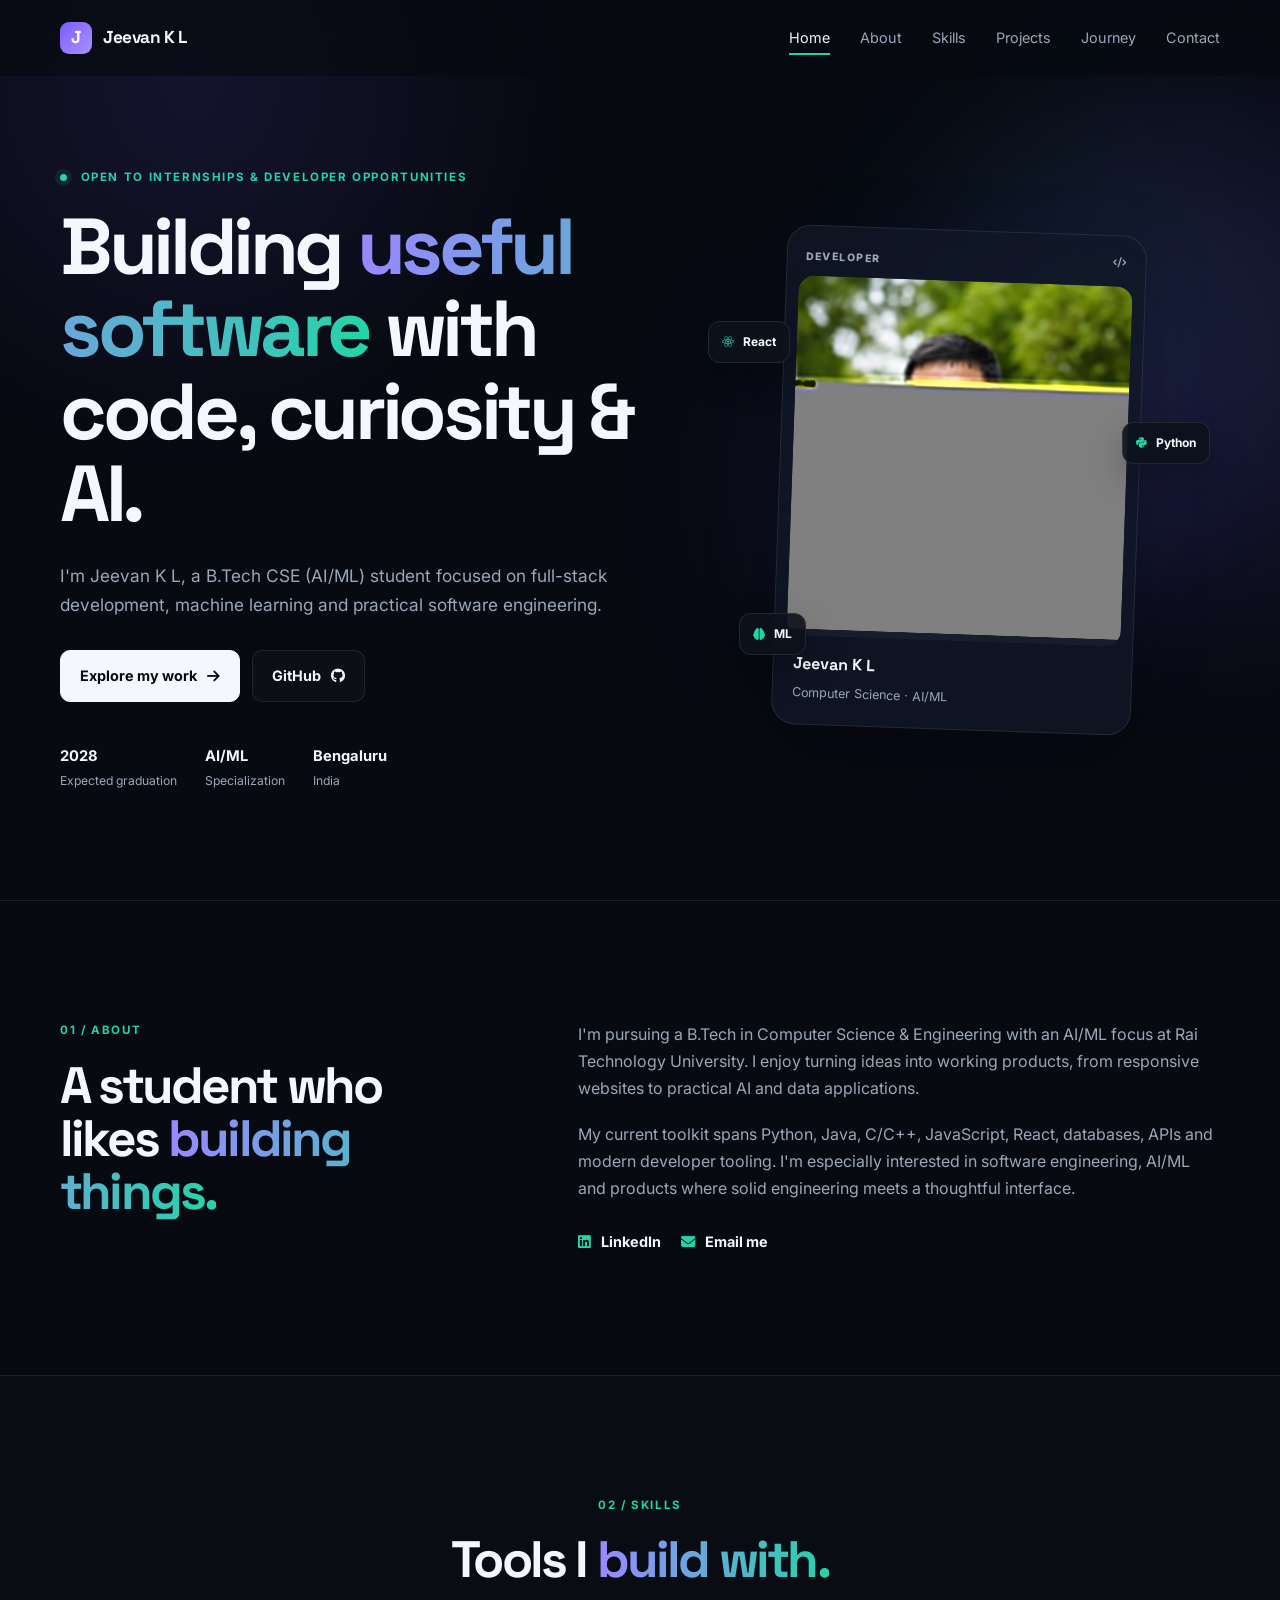
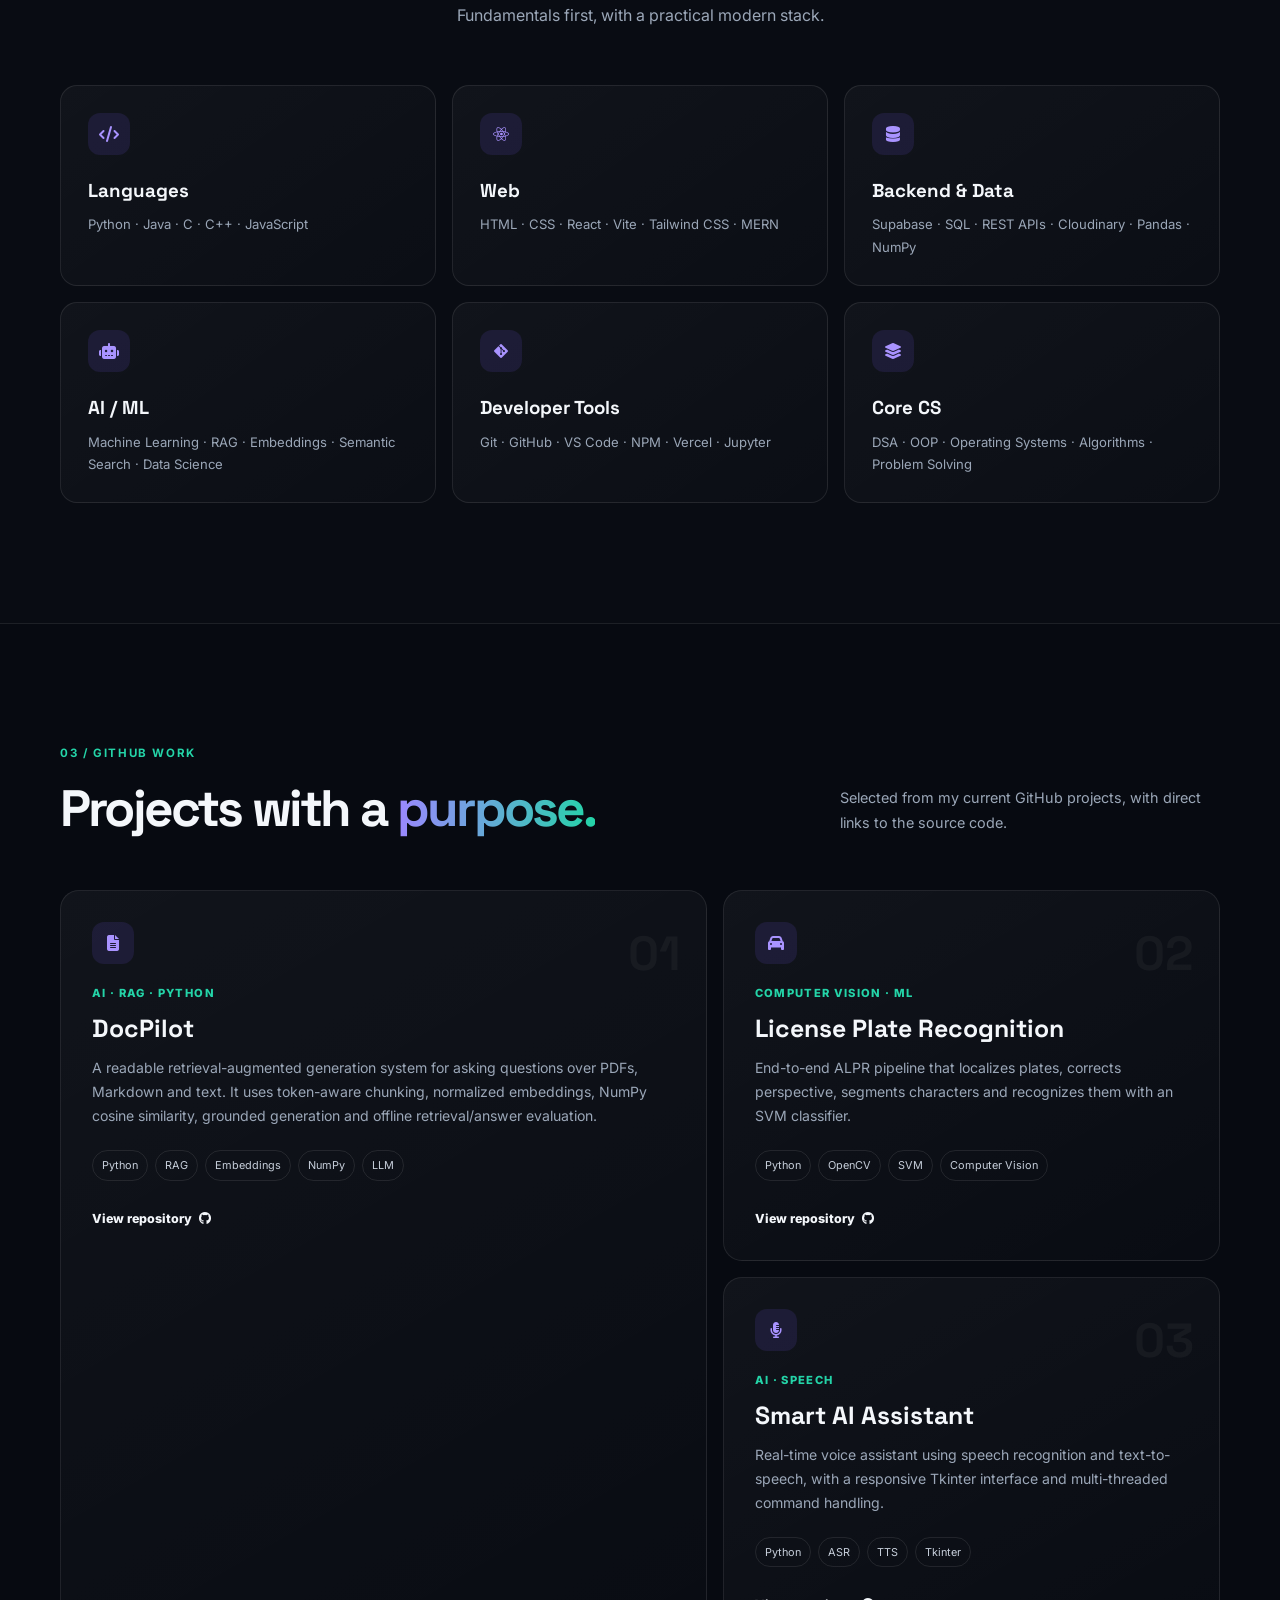
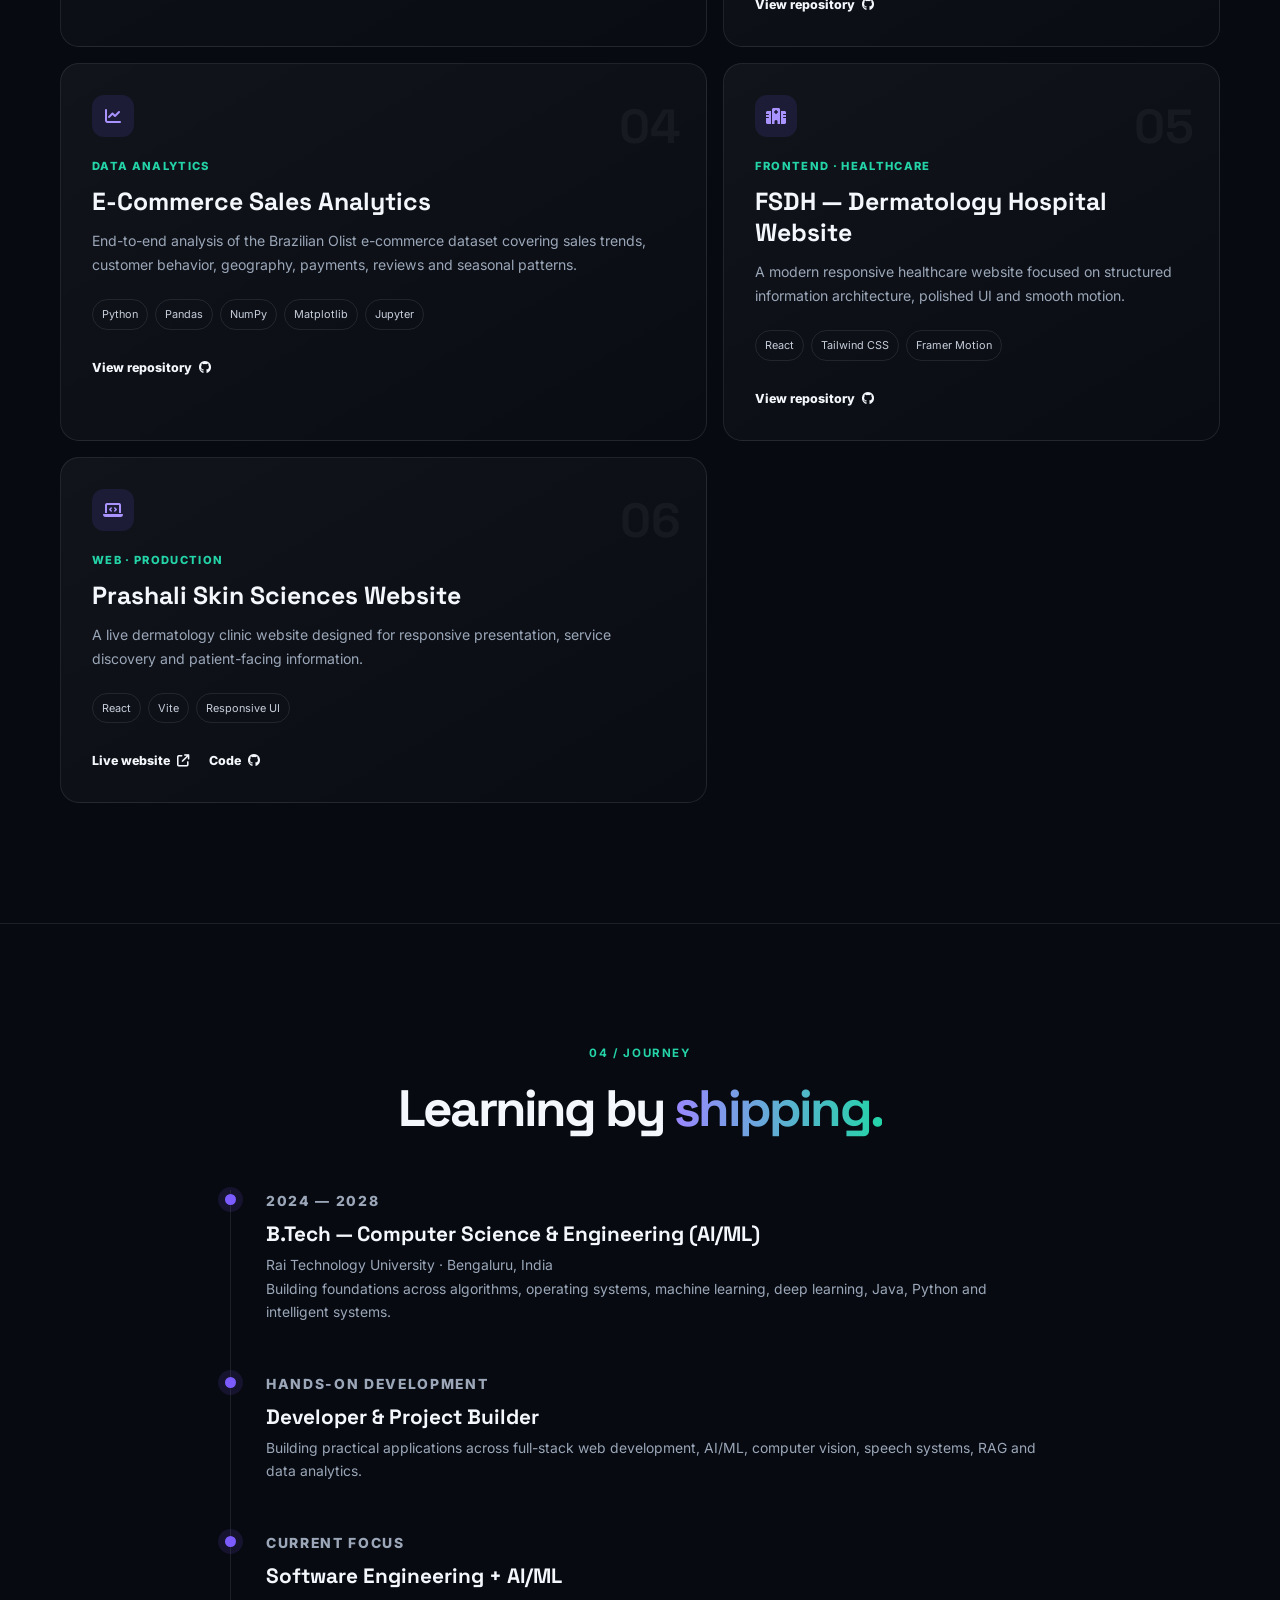
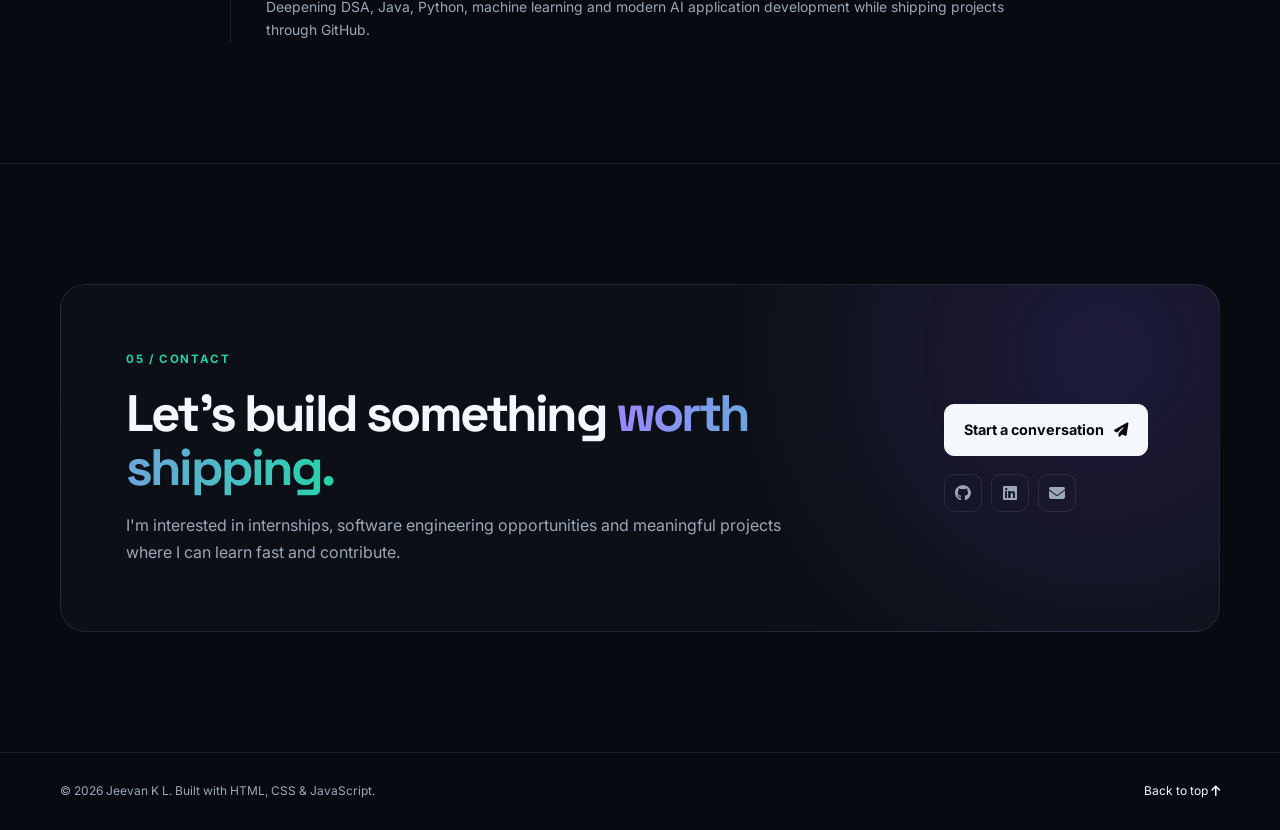
==== commit cdd4d6ae: "Update portfolio with current GitHub projects and profile photo" ====
--- a/index.html
+++ b/index.html
@@ -3,13 +3,14 @@
 <head>
   <meta charset="UTF-8">
   <meta name="viewport" content="width=device-width, initial-scale=1.0">
-  <meta name="description" content="Jeevan K L — B.Tech CSE (AI/ML) student, developer and builder creating modern web applications and AI/ML projects.">
-  <meta name="keywords" content="Jeevan K L, web developer, AI ML, React, JavaScript, Python, portfolio, Bangalore">
+  <meta name="description" content="Jeevan K L — B.Tech CSE (AI/ML) student and developer building full-stack web applications, AI/ML systems and practical software.">
+  <meta name="keywords" content="Jeevan K L, software developer, AI ML, React, Python, Java, portfolio, GitHub, Bengaluru">
   <meta name="author" content="Jeevan K L">
   <meta name="theme-color" content="#0b0f19">
   <meta property="og:title" content="Jeevan K L — Developer Portfolio">
-  <meta property="og:description" content="B.Tech CSE (AI/ML) student building practical web and AI/ML projects.">
+  <meta property="og:description" content="B.Tech CSE (AI/ML) student building practical web, AI/ML and software projects.">
   <meta property="og:type" content="website">
+  <meta property="og:image" content="assets/profile.jpg">
   <link rel="canonical" href="https://jeevan-u.github.io/portfolio/">
   <link rel="preconnect" href="https://fonts.googleapis.com">
   <link rel="preconnect" href="https://fonts.gstatic.com" crossorigin>
@@ -26,15 +27,13 @@
     <nav class="navbar" aria-label="Primary navigation">
       <div class="container nav-inner">
         <a class="brand" href="#home" aria-label="Jeevan K L home"><span>J</span> Jeevan K L</a>
-        <button class="nav-toggle" id="navToggle" aria-expanded="false" aria-controls="navMenu" aria-label="Open navigation">
-          <i class="fa-solid fa-bars"></i>
-        </button>
+        <button class="nav-toggle" id="navToggle" aria-expanded="false" aria-controls="navMenu" aria-label="Open navigation"><i class="fa-solid fa-bars"></i></button>
         <ul class="nav-menu" id="navMenu">
           <li><a class="nav-link active" href="#home">Home</a></li>
           <li><a class="nav-link" href="#about">About</a></li>
           <li><a class="nav-link" href="#skills">Skills</a></li>
           <li><a class="nav-link" href="#projects">Projects</a></li>
-          <li><a class="nav-link" href="#experience">Experience</a></li>
+          <li><a class="nav-link" href="#experience">Journey</a></li>
           <li><a class="nav-link" href="#contact">Contact</a></li>
         </ul>
       </div>
@@ -44,7 +43,7 @@
       <div class="hero-copy reveal">
         <p class="eyebrow"><span class="status-dot"></span> Open to internships & developer opportunities</p>
         <h1 id="hero-title">Building <span>useful software</span> with code, curiosity & AI.</h1>
-        <p class="hero-text">I'm Jeevan K L, a B.Tech CSE (AI/ML) student focused on full-stack web development, machine learning and clean user experiences.</p>
+        <p class="hero-text">I'm Jeevan K L, a B.Tech CSE (AI/ML) student focused on full-stack development, machine learning and practical software engineering.</p>
         <div class="hero-actions">
           <a class="btn btn-primary" href="#projects">Explore my work <i class="fa-solid fa-arrow-right"></i></a>
           <a class="btn btn-ghost" href="https://github.com/Jeevan-u" target="_blank" rel="noopener noreferrer">GitHub <i class="fa-brands fa-github"></i></a>
@@ -59,7 +58,7 @@
         <div class="visual-glow"></div>
         <div class="profile-card">
           <div class="card-top"><span>DEVELOPER</span><i class="fa-solid fa-code"></i></div>
-          <img src="https://i.postimg.cc/PqZ3bt0G/profile-pic.png" alt="Portrait of Jeevan K L" loading="eager">
+          <img src="assets/profile.jpg" alt="Jeevan K L profile photo" loading="eager">
           <div class="profile-caption"><strong>Jeevan K L</strong><span>Computer Science · AI/ML</span></div>
         </div>
         <div class="floating-chip chip-one"><i class="fa-brands fa-react"></i> React</div>
@@ -72,13 +71,10 @@
   <main id="main-content">
     <section class="section about" id="about" aria-labelledby="about-title">
       <div class="container split">
-        <div class="section-heading reveal">
-          <p class="eyebrow">01 / About</p>
-          <h2 id="about-title">A student who likes <span>building things.</span></h2>
-        </div>
+        <div class="section-heading reveal"><p class="eyebrow">01 / About</p><h2 id="about-title">A student who likes <span>building things.</span></h2></div>
         <div class="about-copy reveal reveal-delay">
-          <p>I'm pursuing a B.Tech in Computer Science & Engineering with an AI/ML focus at Rai Technology University. I enjoy turning ideas into working products — from responsive websites to practical software for real-world workflows.</p>
-          <p>My current toolkit spans JavaScript, React, Python, Java, C/C++, databases and modern developer tooling. I'm especially interested in software engineering, AI/ML and products where good engineering meets a thoughtful interface.</p>
+          <p>I'm pursuing a B.Tech in Computer Science & Engineering with an AI/ML focus at Rai Technology University. I enjoy turning ideas into working products, from responsive websites to practical AI and data applications.</p>
+          <p>My current toolkit spans Python, Java, C/C++, JavaScript, React, databases, APIs and modern developer tooling. I'm especially interested in software engineering, AI/ML and products where solid engineering meets a thoughtful interface.</p>
           <div class="about-links">
             <a href="https://www.linkedin.com/in/jeevan-k-l-888537317/" target="_blank" rel="noopener noreferrer"><i class="fa-brands fa-linkedin"></i> LinkedIn</a>
             <a href="mailto:jeevankl2007@gmail.com"><i class="fa-solid fa-envelope"></i> Email me</a>
@@ -89,18 +85,14 @@
 
     <section class="section skills-section" id="skills" aria-labelledby="skills-title">
       <div class="container">
-        <div class="section-heading centered reveal">
-          <p class="eyebrow">02 / Skills</p>
-          <h2 id="skills-title">Tools I <span>build with.</span></h2>
-          <p>Focused on fundamentals first, with a growing modern stack.</p>
-        </div>
+        <div class="section-heading centered reveal"><p class="eyebrow">02 / Skills</p><h2 id="skills-title">Tools I <span>build with.</span></h2><p>Fundamentals first, with a practical modern stack.</p></div>
         <div class="skill-grid">
           <article class="skill-card reveal"><div class="skill-icon"><i class="fa-solid fa-code"></i></div><h3>Languages</h3><p>Python · Java · C · C++ · JavaScript</p></article>
-          <article class="skill-card reveal reveal-delay"><div class="skill-icon"><i class="fa-brands fa-react"></i></div><h3>Web</h3><p>HTML · CSS · React JS · Vite · Tailwind CSS · MERN</p></article>
-          <article class="skill-card reveal"><div class="skill-icon"><i class="fa-solid fa-database"></i></div><h3>Backend & Data</h3><p>Supabase · SQL · REST APIs · Cloudinary</p></article>
-          <article class="skill-card reveal reveal-delay"><div class="skill-icon"><i class="fa-solid fa-robot"></i></div><h3>AI / ML</h3><p>Machine Learning · Data Science · AI fundamentals</p></article>
-          <article class="skill-card reveal"><div class="skill-icon"><i class="fa-brands fa-git-alt"></i></div><h3>Developer Tools</h3><p>Git · GitHub · VS Code · NPM · Vercel</p></article>
-          <article class="skill-card reveal reveal-delay"><div class="skill-icon"><i class="fa-solid fa-layer-group"></i></div><h3>Core CS</h3><p>DSA · OOP · Operating Systems · Algorithms</p></article>
+          <article class="skill-card reveal reveal-delay"><div class="skill-icon"><i class="fa-brands fa-react"></i></div><h3>Web</h3><p>HTML · CSS · React · Vite · Tailwind CSS · MERN</p></article>
+          <article class="skill-card reveal"><div class="skill-icon"><i class="fa-solid fa-database"></i></div><h3>Backend & Data</h3><p>Supabase · SQL · REST APIs · Cloudinary · Pandas · NumPy</p></article>
+          <article class="skill-card reveal reveal-delay"><div class="skill-icon"><i class="fa-solid fa-robot"></i></div><h3>AI / ML</h3><p>Machine Learning · RAG · Embeddings · Semantic Search · Data Science</p></article>
+          <article class="skill-card reveal"><div class="skill-icon"><i class="fa-brands fa-git-alt"></i></div><h3>Developer Tools</h3><p>Git · GitHub · VS Code · NPM · Vercel · Jupyter</p></article>
+          <article class="skill-card reveal reveal-delay"><div class="skill-icon"><i class="fa-solid fa-layer-group"></i></div><h3>Core CS</h3><p>DSA · OOP · Operating Systems · Algorithms · Problem Solving</p></article>
         </div>
       </div>
     </section>
@@ -108,36 +100,56 @@
     <section class="section projects" id="projects" aria-labelledby="projects-title">
       <div class="container">
         <div class="section-heading project-heading reveal">
-          <div><p class="eyebrow">03 / Selected work</p><h2 id="projects-title">Projects with a <span>purpose.</span></h2></div>
-          <p>Real projects, not template demos — built to learn, solve problems and ship.</p>
+          <div><p class="eyebrow">03 / GitHub work</p><h2 id="projects-title">Projects with a <span>purpose.</span></h2></div>
+          <p>Selected from my current GitHub projects, with direct links to the source code.</p>
         </div>
         <div class="project-grid">
           <article class="project-card featured reveal">
-            <div class="project-number">01</div>
-            <div class="project-icon"><i class="fa-solid fa-notes-medical"></i></div>
-            <p class="project-type">Full-stack · Healthcare</p>
-            <h3>Prashali Skin Sciences EMR</h3>
-            <p>A dermatology clinic EMR built with React + Vite and Supabase. Includes authentication, patient records, visit timelines, diagnoses, medicines, prescription printing and Cloudinary-powered skin image workflows.</p>
-            <div class="tags"><span>React</span><span>Supabase</span><span>Cloudinary</span><span>Vite</span></div>
-            <div class="project-links"><a href="https://www.prashaliskinsciences.com/" target="_blank" rel="noopener noreferrer">Live website <i class="fa-solid fa-arrow-up-right-from-square"></i></a><a href="https://github.com/Jeevan-u/PRASHALI-SKIN-SCIENCES" target="_blank" rel="noopener noreferrer">Code <i class="fa-brands fa-github"></i></a></div>
+            <div class="project-number">01</div><div class="project-icon"><i class="fa-solid fa-file-lines"></i></div>
+            <p class="project-type">AI · RAG · Python</p><h3>DocPilot</h3>
+            <p>A readable retrieval-augmented generation system for asking questions over PDFs, Markdown and text. It uses token-aware chunking, normalized embeddings, NumPy cosine similarity, grounded generation and offline retrieval/answer evaluation.</p>
+            <div class="tags"><span>Python</span><span>RAG</span><span>Embeddings</span><span>NumPy</span><span>LLM</span></div>
+            <div class="project-links"><a href="https://github.com/Jeevan-u/docpilot" target="_blank" rel="noopener noreferrer">View repository <i class="fa-brands fa-github"></i></a></div>
           </article>
+
           <article class="project-card reveal reveal-delay">
-            <div class="project-number">02</div>
-            <div class="project-icon"><i class="fa-solid fa-hospital"></i></div>
-            <p class="project-type">Frontend · Product UI</p>
-            <h3>FSDH — Dermatology Hospital Website</h3>
-            <p>A modern hospital website concept focused on responsive layouts, clear information architecture, smooth motion and a polished patient-facing experience.</p>
+            <div class="project-number">02</div><div class="project-icon"><i class="fa-solid fa-car"></i></div>
+            <p class="project-type">Computer Vision · ML</p><h3>License Plate Recognition</h3>
+            <p>End-to-end ALPR pipeline that localizes plates, corrects perspective, segments characters and recognizes them with an SVM classifier.</p>
+            <div class="tags"><span>Python</span><span>OpenCV</span><span>SVM</span><span>Computer Vision</span></div>
+            <div class="project-links"><a href="https://github.com/Jeevan-u/license-plate-recognition" target="_blank" rel="noopener noreferrer">View repository <i class="fa-brands fa-github"></i></a></div>
+          </article>
+
+          <article class="project-card reveal">
+            <div class="project-number">03</div><div class="project-icon"><i class="fa-solid fa-microphone-lines"></i></div>
+            <p class="project-type">AI · Speech</p><h3>Smart AI Assistant</h3>
+            <p>Real-time voice assistant using speech recognition and text-to-speech, with a responsive Tkinter interface and multi-threaded command handling.</p>
+            <div class="tags"><span>Python</span><span>ASR</span><span>TTS</span><span>Tkinter</span></div>
+            <div class="project-links"><a href="https://github.com/Jeevan-u/speech-recognition" target="_blank" rel="noopener noreferrer">View repository <i class="fa-brands fa-github"></i></a></div>
+          </article>
+
+          <article class="project-card reveal reveal-delay">
+            <div class="project-number">04</div><div class="project-icon"><i class="fa-solid fa-chart-line"></i></div>
+            <p class="project-type">Data Analytics</p><h3>E-Commerce Sales Analytics</h3>
+            <p>End-to-end analysis of the Brazilian Olist e-commerce dataset covering sales trends, customer behavior, geography, payments, reviews and seasonal patterns.</p>
+            <div class="tags"><span>Python</span><span>Pandas</span><span>NumPy</span><span>Matplotlib</span><span>Jupyter</span></div>
+            <div class="project-links"><a href="https://github.com/Jeevan-u/-E-COMMERCE-SALES-ANALYTICS-PROJECT" target="_blank" rel="noopener noreferrer">View repository <i class="fa-brands fa-github"></i></a></div>
+          </article>
+
+          <article class="project-card reveal">
+            <div class="project-number">05</div><div class="project-icon"><i class="fa-solid fa-hospital"></i></div>
+            <p class="project-type">Frontend · Healthcare</p><h3>FSDH — Dermatology Hospital Website</h3>
+            <p>A modern responsive healthcare website focused on structured information architecture, polished UI and smooth motion.</p>
             <div class="tags"><span>React</span><span>Tailwind CSS</span><span>Framer Motion</span></div>
-            <div class="project-links"><a href="https://github.com/Jeevan-u" target="_blank" rel="noopener noreferrer">View GitHub <i class="fa-brands fa-github"></i></a></div>
+            <div class="project-links"><a href="https://github.com/Jeevan-u/FSDH" target="_blank" rel="noopener noreferrer">View repository <i class="fa-brands fa-github"></i></a></div>
           </article>
-          <article class="project-card reveal">
-            <div class="project-number">03</div>
-            <div class="project-icon"><i class="fa-solid fa-laptop-code"></i></div>
-            <p class="project-type">Web · UI Engineering</p>
-            <h3>Jeevan's Web Studio</h3>
-            <p>A portfolio and web-design playground evolved from a static template into a responsive developer-focused site with semantic HTML, accessible navigation and lightweight interactions.</p>
-            <div class="tags"><span>HTML</span><span>CSS</span><span>JavaScript</span></div>
-            <div class="project-links"><a href="https://github.com/Jeevan-u/portfolio" target="_blank" rel="noopener noreferrer">Repository <i class="fa-brands fa-github"></i></a></div>
+
+          <article class="project-card reveal reveal-delay">
+            <div class="project-number">06</div><div class="project-icon"><i class="fa-solid fa-laptop-code"></i></div>
+            <p class="project-type">Web · Production</p><h3>Prashali Skin Sciences Website</h3>
+            <p>A live dermatology clinic website designed for responsive presentation, service discovery and patient-facing information.</p>
+            <div class="tags"><span>React</span><span>Vite</span><span>Responsive UI</span></div>
+            <div class="project-links"><a href="https://www.prashaliskinsciences.com/" target="_blank" rel="noopener noreferrer">Live website <i class="fa-solid fa-arrow-up-right-from-square"></i></a><a href="https://github.com/Jeevan-u/Dermat-website-basic1" target="_blank" rel="noopener noreferrer">Code <i class="fa-brands fa-github"></i></a></div>
           </article>
         </div>
       </div>
@@ -148,34 +160,21 @@
         <div class="section-heading centered reveal"><p class="eyebrow">04 / Journey</p><h2 id="experience-title">Learning by <span>shipping.</span></h2></div>
         <div class="timeline">
           <article class="timeline-item reveal"><span class="timeline-dot"></span><div><p class="timeline-date">2024 — 2028</p><h3>B.Tech — Computer Science & Engineering (AI/ML)</h3><p>Rai Technology University · Bengaluru, India</p><p>Building foundations across algorithms, operating systems, machine learning, deep learning, Java, Python and intelligent systems.</p></div></article>
-          <article class="timeline-item reveal reveal-delay"><span class="timeline-dot"></span><div><p class="timeline-date">Hands-on projects</p><h3>Developer & Project Builder</h3><p>Built and deployed web projects, including a live dermatology website and a clinic EMR workflow, while developing practical experience with React, Supabase, Cloudinary and GitHub.</p></div></article>
-          <article class="timeline-item reveal"><span class="timeline-dot"></span><div><p class="timeline-date">Certifications & simulations</p><h3>Continuous learning</h3><p>Completed learning experiences across OCI Data Science, AI foundations, cybersecurity, generative AI and industry virtual job simulations.</p></div></article>
+          <article class="timeline-item reveal reveal-delay"><span class="timeline-dot"></span><div><p class="timeline-date">Hands-on development</p><h3>Developer & Project Builder</h3><p>Building practical applications across full-stack web development, AI/ML, computer vision, speech systems, RAG and data analytics.</p></div></article>
+          <article class="timeline-item reveal"><span class="timeline-dot"></span><div><p class="timeline-date">Current focus</p><h3>Software Engineering + AI/ML</h3><p>Deepening DSA, Java, Python, machine learning and modern AI application development while shipping projects through GitHub.</p></div></article>
         </div>
       </div>
     </section>
 
     <section class="section contact" id="contact" aria-labelledby="contact-title">
       <div class="container contact-card reveal">
-        <div>
-          <p class="eyebrow">05 / Contact</p>
-          <h2 id="contact-title">Let's build something <span>worth shipping.</span></h2>
-          <p>I'm interested in internships, software engineering opportunities and meaningful projects where I can learn fast and contribute.</p>
-        </div>
-        <div class="contact-actions">
-          <a class="btn btn-primary" href="mailto:jeevankl2007@gmail.com">Start a conversation <i class="fa-solid fa-paper-plane"></i></a>
-          <div class="socials" aria-label="Social links">
-            <a href="https://github.com/Jeevan-u" target="_blank" rel="noopener noreferrer" aria-label="GitHub"><i class="fa-brands fa-github"></i></a>
-            <a href="https://www.linkedin.com/in/jeevan-k-l-888537317/" target="_blank" rel="noopener noreferrer" aria-label="LinkedIn"><i class="fa-brands fa-linkedin"></i></a>
-            <a href="mailto:jeevankl2007@gmail.com" aria-label="Email"><i class="fa-solid fa-envelope"></i></a>
-          </div>
-        </div>
+        <div><p class="eyebrow">05 / Contact</p><h2 id="contact-title">Let's build something <span>worth shipping.</span></h2><p>I'm interested in internships, software engineering opportunities and meaningful projects where I can learn fast and contribute.</p></div>
+        <div class="contact-actions"><a class="btn btn-primary" href="mailto:jeevankl2007@gmail.com">Start a conversation <i class="fa-solid fa-paper-plane"></i></a><div class="socials" aria-label="Social links"><a href="https://github.com/Jeevan-u" target="_blank" rel="noopener noreferrer" aria-label="GitHub"><i class="fa-brands fa-github"></i></a><a href="https://www.linkedin.com/in/jeevan-k-l-888537317/" target="_blank" rel="noopener noreferrer" aria-label="LinkedIn"><i class="fa-brands fa-linkedin"></i></a><a href="mailto:jeevankl2007@gmail.com" aria-label="Email"><i class="fa-solid fa-envelope"></i></a></div></div>
       </div>
     </section>
   </main>
 
-  <footer class="footer">
-    <div class="container footer-inner"><p>© <span id="year"></span> Jeevan K L. Built with HTML, CSS & JavaScript.</p><a href="#home">Back to top <i class="fa-solid fa-arrow-up"></i></a></div>
-  </footer>
+  <footer class="footer"><div class="container footer-inner"><p>© <span id="year"></span> Jeevan K L. Built with HTML, CSS & JavaScript.</p><a href="#home">Back to top <i class="fa-solid fa-arrow-up"></i></a></div></footer>
   <script src="main.js"></script>
 </body>
-</html>
+</html>
--- a/style.css
+++ b/style.css
@@ -1,711 +1,9 @@
-@import url('https://fonts.googleapis.com/css2?family=Kaushan+Script&display=swap');
+@import url('https://fonts.googleapis.com/css2?family=Inter:wght@400;500;600;700;800&family=Space+Grotesk:wght@500;600;700&display=swap');
 
-:root {
-    --main-color: #a800a8;
-    --black100: #f7f7f7;
-    --black400: #555555;
-    --black900: #000000;
-    --white: #ffffff;
-
-    --shadow-black100: 0 5px 15px rgba(0, 0, 0, .1);
-    --shadow-black300: 0 5px 15px rgba(0, 0, 0, .3);
-    --black-alpha100: 0 5px 15px rgba(0, 0, 0, .05);
-}
-
-body {
-    font-family: 'Kaushan Script', sans-serif;
-    font-size: 16px;
-    font-weight: normal;
-    overflow-x: hidden;
-    background-color: var(--white);
-}
-
-* { margin: 0; padding: 0; outline: none !important; }
-img { max-width: 100%; vertical-align: middle; }
-ul { list-style: none; margin: 0; padding: 0; }
-a, a:hover { text-decoration: none; }
-
-.btn-1 {
-    background-color: var(--main-color);
-    padding: 15px 40px;
-    border: none;
-    border-radius: 30px;
-    color: var(--white);
-    font-size: 16px;
-    text-transform: capitalize;
-    box-shadow: var(--shadow-black300);
-    font-weight: 500;
-    transition: all .5s ease;
-}
-
-    .btn-1:hover { color: var(--main-color); background-color: var(--white); }
-
-.btn-2 {
-    background-color: var(--white);
-    padding: 15px 40px;
-    border: none;
-    border-radius: 30px;
-    color: var(--main-color);
-    font-size: 16px;
-    text-transform: capitalize;
-    box-shadow: var(--shadow-black100);
-    font-weight: 500;
-    transition: all .5s ease;
-}
-    
-    .btn-2:hover { color: var(--white); background-color: var(--main-color); }
-
-.section-padding { padding: 80px 0; }
-.section-title { margin-bottom: 60px; }
-    .section-title h4 {
-        font-size: 25px;
-        font-weight: 700;
-        color: var(--black900);
-        text-transform: capitalize;
-        text-align: center;
-    }
-
-    .section-title h2 {
-        font-size: 30px;
-        color: var(--black900);
-        font-weight: 700;
-        text-transform: uppercase;
-        margin: 0; 
-        text-align: center; 
-    }
-
-        .section-title h2 span { color: var(--main-color); }
-
-.owl-carousel .owl-dots { padding: 0 15px; text-align: center; margin-top: 20px; }
-
-.owl-carousel button.owl-dot {
-    height: 6px;
-    width: 24px;
-    background-color: #dddddd;
-    display: inline-block;
-    margin: 0 4px;
-    border-radius: 5px;
-}
-
-    .owl-carousel button.owl-dot.active { background-color: var(--main-color); }
-
-/*NAVBAR*/
-.navbar { background-color: var(--white); padding: 30px 0; box-shadow: 0 10px 10px rgba(0, 0, 0, .08); transition: all .5s ease; }
-    .navbar.navbar-shrink { padding: 20px 0; box-shadow: 0 10px 10px rgba(0, 0, 0, .1); }
-    .navbar > .container { padding: 0 15px; }
-    .navbar .navbar-brand { font-size: 30px; color: var(--main-color); font-weight: 500; text-transform: capitalize; }
-    .navbar .nav-item { margin-left: 35px; }
-        .navbar .nav-item .nav-link {
-            color: var(--black400);
-            text-transform: capitalize;
-            font-size: 18px;
-            font-weight: 400;
-            padding: 5px 0;
-            position: relative;
-        }
-
-            .navbar .nav-item .nav-link::before {
-                position: absolute;
-                content: '';
-                width: 3px;
-                height: 0;
-                background-color: var(--main-color);
-                left: 50%;
-                top: -45px;
-                transform: translateX(-50%);
-                transition: all .3s ease-out 0s;
-            }
-
-                .navbar .nav-item .nav-link.active, .navbar .nav-item .nav-link:hover { color: var(--main-color); }
-                    .navbar .nav-item .nav-link.active::before, .navbar .nav-item .nav-link:hover::before { height: 45px; }
-
-.header-content {
-    background-color: #fbfbfb;
-    height: 800px;
-    padding-top: 110px;
-    position: relative;
-    overflow: hidden;
-}
-
-#parallax { position: absolute; height: 100%; width: 100%; }
-
-/*HOME*/
-
-.header-shape { position: absolute !important; }
-.header-shape.shape-one { top: 4.5% !important; left: 0 !important; }
-.header-shape.shape-two { top: 2.5% !important; left: 20% !important; }
-.header-shape.shape-three { top: 3% !important; left: 40% !important; }
-.header-shape.shape-four { top: 8% !important; right: 7.6% !important; left: auto !important; }
-.header-shape.shape-five { right: 30px !important; bottom: 36% !important; left: auto !important; top: auto !important; }
-.header-shape.shape-six { top: 44% !important; left: 13% !important; transform: translateY(-50%); }
-.header-shape.shape-seven { left: 30px !important; bottom: 10% !important; top: auto !important; }
-.header-shape.shape-eight { left: 90px !important; bottom: 140px !important; top: auto !important; }
-.header-shape.shape-nine { left: 50% !important; transform: translateX(-50%); bottom: 28px !important; top: auto !important; }
-.header-shape.shape-ten {  right: 30px !important; bottom: 10% !important; left: auto !important; top: auto !important; }
-
-.home-text h4 { font-size: 30px; font-weight: 600; padding-bottom: 8px; color: var(--main-color); }
-.home-text h1 { font-size: 60px; font-weight: 600; padding-bottom: 8px; color: var(--black900); }
-.home-text p { font-size: 18px; line-height: 28px; color: var(--black900); font-weight: 300; padding-bottom: 30px; }
-
-.home-img::before {
-    position: absolute;
-    content: '';
-    width: 85%;
-    height: 82%;
-    border: 20px solid var(--main-color);
-    border-bottom: none;
-    top: 50%;
-    left: 0;
-    transform: translateY(-50%);
-}
-
-.home-img::after {
-    position: absolute;
-    content: '';
-    width: 85%;
-    height: 20px;
-    background-color: var(--main-color);
-    bottom: 50px;
-    left: 0;
-    z-index: 11;
-}
-
-.home-img img { position: relative; z-index: 5; }
-
-.header-social { position: absolute; bottom: 30px; left: 15px; width: 100%; }
-    .header-social .header-social-icon { position: relative; }
-
-        .header-social .header-social-icon::before {
-            position: absolute;
-            content: '';
-            width: 100%;
-            height: 2px;
-            background-color: var(--main-color);
-            left: -102.5%;
-            top: 50%;
-            transform: translateY(-50%);
-        }
-
-        .header-social .header-social-icon ul li { display: inline-block; margin-left: 13px; }
-            .header-social .header-social-icon ul li:first-child { margin-left: 0; }
-
-            .header-social .header-social-icon ul li a {
-                color: #cccccc;
-                font-size: 20px;
-                width: 40px;
-                height: 40px;
-                display: inline-block;
-                line-height: 40px;
-                border-radius: 50%;
-                border: 1px solid #cccccc;
-                text-align: center;
-                transition: all .3s ease-out 0s;
-            }
-
-                .header-social .header-social-icon ul li a:hover { color: var(--white); background-color: var(--main-color); background-color: var(--main-color); }
-
-/*ABOUT*/
-
-.about-content .about-title { font-size: 22px; font-weight: 600; text-transform: capitalize; padding-bottom: 15px; }
-    .about-content .about-title span { color: var(--main-color); }
-.about-content p {
-    font-size: 16px;
-    font-weight: 400;
-    line-height: 28px;
-    color: var(--black400);
-    margin: 0;
-}
-
-.about-content ul { padding-top: 15px; }
-    .about-content ul li { width: 50%; float: left; margin-top: 5px; }
-.about-content .single-info .info-icon { width: 18px; text-align: center; }
-    .about-content .single-info .info-icon i { font-size: 16px; display: inline-block; color: var(--main-color); }
-.about-content .single-info .info-text { padding-left: 15px; }
-    .about-content .single-info .info-text p span { color: var(--black900); font-weight: 500; } 
-    
-.hire-me {
-    background-color: var(--main-color);
-    padding: 10px 20px;
-    margin-top: 20px;
-    border: none;
-    border-radius: 30px;
-    color: var(--white);
-    font-size: 16px;
-    text-transform: capitalize;
-    display: inline-block;
-    box-shadow: var(--shadow-black300);
-    font-weight: 500;
-    transition: all .5s ease;
-}
-
-    .hire-me:hover { background-color: var(--white); color: var(--main-color); }
-
-#skill-bar-wrapper { margin-top: 30px; }
-.text-left h4 { font-size: 16px; padding-top: 15px; font-weight: 600; }
-
-.skillbar-container {
-    position: relative;
-    display: block;
-    margin-top: 15px;
-    width: 100%;
-    background-color: rgba(187, 23, 23, .1);
-    height: 5px;
-}
-
-.skills { height: 6px; width: 0; background-color: var(--main-color); }
-
-/*SERVICES*/
-
-.services { background-color: var(--black100); }
-.service-item {
-    box-shadow: var(--shadow-black100);
-    padding: 30px;
-    border-radius: 10px;
-    margin-bottom: 30px;
-    text-align: center;
-    position: relative;
-    z-index: 1;
-    overflow: hidden;
-    transition: all .5s ease;
-}
-    .service-item:hover { background-color: var(--main-color); }
-
-    .service-item .icon {
-        height: 60px;
-        width: 60px;
-        margin: 0 auto 30px;
-        text-align: center;
-        font-size: 30px;
-        color: var(--white);
-        position: relative;
-        z-index: 1;
-        transition: all .5s ease;
-    }
-        .service-item:hover .icon { color: var(--main-color); font-size: 20px; }
-
-        .service-item .icon::before {
-            content: '';
-            position: absolute;
-            left: 0;
-            top: 0;
-            width: 100%;
-            height: 100%;
-            border-radius: 20px;
-            border-bottom-right-radius: 0;
-            background-color: var(--main-color);
-            z-index: -1;
-            transition: all .5s ease;
-        }
-
-            .service-item:hover .icon::before { background-color: var(--white); }
-
-        .service-item .icon i { line-height: 60px; }
-
-    .service-item h3 {
-        font-size: 22px;
-        margin: 0 0 20px;
-        color: var(--black900);
-        font-weight: 500;
-        text-transform: capitalize;
-    }
-
-        .service-item:hover h3 { color: var(--white); } 
-
-    .service-item p {
-        font-size: 16px;
-        line-height: 26px;
-        font-weight: 300;
-        color: var(--black400);
-        margin: 0 0 15px;
-    }
-
-        .service-item:hover p { color: var(--black900); }
-
-/*PORTFOLIO*/
-
-.sortBtn { margin: 0 auto; }
-.filter-btn {
-    text-transform: uppercase;
-    margin-top: -20px;
-    outline: none !important;
-    border: 1px solid;
-    border-color: var(--main-color) !important;
-    padding: 8px;
-    font-weight: 600;
-    border-radius: 5px;
-    margin-right: 20px;
-    margin-bottom: 30px;
-    color: var(--main-color) !important;
-    transition: all .5s ease;
-}
-
-    .filter-btn:hover, .filter-btn.active { color: var(--white) !important; background-color: var(--main-color); }
-
-.single-work { position: relative; margin-bottom: 30px; }
-    .single-work .work-image img { width: 100%; }
-
-    .single-work .work-overlay {
-        position: absolute;
-        top: 0;
-        left: 0;
-        width: 100%;
-        height: 100%;
-        background-color: rgba(172, 49, 165, .8);
-        opacity: 0;
-        visibility: hidden;
-        transition: all .3s ease-out;
-    }
-
-        .single-work:hover .work-overlay { opacity: 1; visibility: visible; }
-
-        .single-work .work-overlay .work-content {
-            position: absolute;
-            top: 50%;
-            left: 0;
-            width: 100%;
-            transform: translateY(-50%);
-        }
-
-            .single-work .work-overlay .work-content .work-title { 
-                font-size: 22px; 
-                color: var(--white); 
-                font-weight: 600;
-                transform: translateY(-100%);
-                opacity: 0; 
-                margin-bottom: 15px; 
-            }
-
-                .single-work:hover .work-overlay .work-content .work-title { transform: translateY(0); opacity: 1; }
-
-            .single-work .work-overlay .work-content ul { position: relative; padding-top: 20px; }
-
-                .single-work .work-overlay .work-content ul::before {
-                    position: absolute;
-                    content: '';
-                    width: 60px;
-                    height: 2px;
-                    background-color: var(--white);
-                    left: 50%;
-                    transform: translateX(-50%);
-                    top: 0;
-                }
-
-                    .single-work .work-overlay .work-content ul li { display: inline-block; margin: 0 15px; opacity: 0; transition: all .5s ease-out 0s; }
-
-                        .single-work .work-overlay .work-content ul li:nth-of-type(1) { transform: translateX(-100%); }
-                        .single-work .work-overlay .work-content ul li:nth-of-type(2) { transform: translateX(100%); }
-
-                        .single-work:hover .work-overlay .work-content ul li { transform: translateX(0); opacity: 1; }
-
-                        .single-work .work-overlay .work-content ul li a {
-                            width: 50px;
-                            height: 50px;
-                            display: block;
-                            line-height: 50px;
-                            font-size: 25px;
-                            color: var(--white);
-                            border-radius: 50%;
-                            border: 1px solid var(--white);
-                            text-align: center;
-                            transition: all .5s ease-out 0s;
-                        }
-
-                            .single-work .work-overlay .work-content ul li a:hover { background-color: var(--white); color: var(--main-color); }
-
-/*CALL TO ACTION*/
-
-.call-to-action {
-    background: url('https://i.postimg.cc/TYCjCTLL/background.jpg');
-    background-position: center top;
-    background-size: cover;
-    background-attachment: fixed;
-    background-repeat: no-repeat;
-    position: relative;
-    z-index: 1;
-}
-
-    .call-to-action::before {
-        content: '';
-        position: absolute;
-        left: 0;
-        top: 0;
-        width: 100%;
-        height: 100%;
-        z-index: -1;
-        background-color: var(--main-color);
-        opacity: .8;
-    }
-
-.call-action-content .action-title { 
-    font-size: 45px;
-    font-weight: 700;
-    color: var(--white);
-    padding-bottom: 30px;
-}
-
-.call-action-content p { color: var(--white); padding-bottom: 25px; }
-.call-action-content ul li { display: inline-block; margin: 10px 15px 0;}
-
-/*TESTIMONIALS*/
-
-.testimonials { background-color: var(--black100); }
-
-.testimonial-item {
-    margin: 15px;
-    padding: 30px;
-    box-shadow: var(--shadow-black100);
-    border-radius: 10px;
-    text-align: center;
-}
-
-    .testimonial-item .img-box {
-        height: 100px;
-        width: 100px;
-        display: inline-block;
-        margin-bottom: 30px;
-        border: 4px solid var(--main-color);
-        border-radius: 50%;
-        position: relative;
-    }
-
-        .testimonial-item .img-box img { border-radius: 50%; width: 100%; }
-        .testimonial-item .img-box i {
-            position: absolute;
-            height: 30px;
-            width: 30px;
-            background-color: var(--main-color);
-            border-radius: 50%;
-            color: var(--white);
-            font-size: 12px;
-            line-height: 30px;
-            text-align: center;
-            left: calc(100% - 15px);
-            top: calc(50% - 15px);
-        }
-
-    .testimonial-item p {
-        font-size: 16px;
-        margin: 0 0 20px;
-        color: var(--black400);
-        line-height: 26px;
-        font-weight: 300;
-    }
-
-    .testimonial-item h3 {
-        font-size: 18px;
-        color: var(--black900);
-        font-weight: 500;
-        margin: 0 0 5px;
-        text-transform: capitalize;
-    }
-
-    .testimonial-item span {
-        display: block;
-        font-size: 16px;
-        color: var(--black400);
-        font-weight: 300;
-    }
-
-    .testimonial-item .rating { margin-top: 10px; }
-        .testimonial-item .rating i { display: inline-block; font-size: 16px; color: rgb(255, 157, 0); }
-
-/*PRICING*/
-
-.pricing-plan { box-shadow: var(--shadow-black100); border-radius: 10px; }
-    .pricing-plan .pricing-header { padding: 20px 30px; background-color: var(--main-color); }
-        .pricing-plan .pricing-header h3 {
-            text-align: center;
-            font-size: 30px;
-            color: var(--white);
-            font-weight: 500;
-            text-transform: capitalize;
-            margin: 0;
-        }
-
-    .pricing-plan .pricing-price { padding: 40px 30px; display: flex; justify-content: center; line-height: 0.7; }
-        .pricing-plan .pricing-price .currency {
-            font-size: 16px;
-            font-weight: 300;
-            color: var(--black400);
-            margin-right: 5px;
-            align-self: flex-start;
-        }
-
-        .pricing-plan .pricing-price .price { font-size: 80px; font-weight: 700; color: var(--main-color); }
-        .pricing-plan .pricing-price .period {
-            font-size: 14px;
-            font-weight: 300;
-            color: var(--black400);
-            margin-right: 5px;
-            align-self: flex-end;
-            text-transform: uppercase;
-        }
-
-    .pricing-plan .pricing-body { padding: 0 30px; }
-        .pricing-plan .pricing-body ul li {
-            font-size: 16px;
-            font-weight: 300;
-            color: var(--black400);
-            padding: 10px 0 10px 30px;
-            border-bottom: 1px solid var(--black-alpha100);
-            line-height: 26px;
-            position: relative;
-        }
-
-            .pricing-plan .pricing-body ul li:last-child { border-bottom: none; }
-            .pricing-plan .pricing-body ul li i { color: var(--main-color); position: absolute; left: 0; top: 12px; }
-
-    .pricing-plan .pricing-footer { padding: 20px 30px 30px; text-align: center; }
-
-.faq .acoordion-item:not(:last-child) { margin-bottom: 20px; }
-.faq .accordion-header { 
-    box-shadow: var(--shadow-black100); 
-    padding: 20px 50px 20px 30px; 
-    position: relative; 
-    cursor: pointer;
-    transition: all .3s ease; 
-}
-
-    .faq .accordion-header::before {
-        content: '\f067';
-        font-family: 'Font Awesome 5 Free';
-        color: var(--black400);
-        font-weight: 900;
-        position: absolute;
-        height: 30px;
-        width: 30px;
-        right: 10px;
-        top: 50%;
-        transform: translateY(-50%);
-        font-size: 16px;
-        text-align: center;
-        transition: all .3s ease;
-    }
-
-        .faq .accordion-header:not(.collapsed)::before { content: '\f068'; color: var(--white); }
-
-    .faq .accordion-header:not(.collapsed) { background-color: var(--main-color); box-shadow: none; }
-    .faq .accordion-header h3 { 
-        font-size: 18px; 
-        font-weight: 500; 
-        color: var(--black400); 
-        margin: 0;
-        transition: all .3s ease; 
-    }
-        .faq .accordion-header:not(.collapsed) h3 { color: var(--white); }
-
-.faq .accordion-body { padding: 20px 30px; background-color: var(--black100); }
-    .faq .accordion-body p {
-        font-weight: 300;
-        font-size: 16px;
-        color: var(--black400);
-        line-height: 26px;
-        margin: 0;
-    }
-
-/*CONTACT*/
-
-.contact { background-color: var(--shadow-black100); }
-.contact-info h3 { font-size: 22px; color: var(--black900); font-weight: 500; margin: 0 0 40px; }
-.contact-info-item { position: relative; padding-left: 55px; margin-bottom: 30px; }
-    .contact-info-item i {
-        position: absolute;
-        height: 40px;
-        width: 40px;
-        left: 0;
-        top: 0;
-        border-radius: 50%;
-        font-size: 16px;
-        color: var(--main-color);
-        border: 1px solid var(--main-color);
-        text-align: center;
-        line-height: 38px;
-    }
-
-    .contact-info-item h4 { font-size: 18px; font-weight: 400; margin: 0 0 10px; color: var(--black900); }
-
-    .contact-info-item p {
-        font-size: 16px;
-        font-weight: 300;
-        margin: 0;
-        line-height: 26px;
-        color: var(--black400);
-    }
-
-.contact-form .form-group { margin-bottom: 25px; }
-.contact-form .form-control {
-    height: 52px;
-    border: 1px solid transparent;
-    box-shadow: var(--shadow-black100);
-    border-radius: 30px;
-    padding: 0 24px;
-    color: var(--black900);
-    background-color: var(--white);
-    transition: all .5s ease;
-}
-
-    .contact-form textarea.form-control { height: 140px; padding: 12px; resize: none; }
-    .contact-form .form-control:focus { border-color: var(--main-color); }
-
-/*FOOTER*/
-
-.footer { background-color: var(--main-color); }
-    .footer .copyright-text {
-        padding: 10px 0;
-        text-align: center;
-        font-size: 18px;
-        color: rgba(255, 255, 255, .9);
-        font-weight: 300;
-        margin: 10px 0 0;
-    }
-
-/*MEDIA QUERIES*/
-
-@media(max-width: 991px) {
-    .header-content { height: 640px; }
-    .navbar-toggler {
-        background-color: var(--main-color);
-        height: 34px;
-        width: 44px;
-        padding: 0;
-        font-size: 17px;
-        color: var(--white);
-    }
-
-    .navbar-nav { background-color: var(--white); }
-    .navbar .nav-item { margin: 0; padding: 5px 15px; }
-        .navbar .nav-item .nav-link::before { display: none; }
-
-    .pricing-plan { margin-bottom: 30px; }
-}
-
-@media(max-width: 767px) {
-    .header-shape.shape-one img { width: 40px; }
-    .header-shape.shape-two img { width: 40px; }
-    .header-shape.shape-three img { width: 100px; }
-    .header-shape.shape-four img { width: 40px; }
-    .header-shape.shape-five img { width: 40px; right: 25px !important; bottom: 50% !important; }
-    .header-shape.shape-six img { width: 40px; }
-    .header-shape.shape-seven img { width: 100px; left: 50px !important; bottom: 35px !important; }
-    .header-shape.shape-eight img { width: 100px; left: 50px !important; bottom: 80px !important; }
-    .header-shape.shape-nine img { width: 100px; left: 65% !important; bottom: 20px !important; }
-    .header-shape.shape-ten img { width: 100px; right: 0 !important; bottom: 15% !important; }
-
-    .home-text h4 { font-size: 24px; }
-    .home-text h1 { font-size: 38px; }
-
-    .about-content ul li { width: 100%; float: none; }
-
-    .call-action-content .action-title { font-size: 30px; }
-
-    .section-title h2 { font-size: 35px; }
-    .contact-form { margin-top: 20px;}
-}
-
-@media only screen and (min-width: 992px) and (max-width: 1200px) {
-    .about-content ul li { width: 100%; float: none; }
-}
-
-@media only screen and (min-width: 576px) and (max-width: 767px) {
-    .about-content ul li { width: 50%; float: left; }
-}+:root{--bg:#070a11;--surface:#0d121c;--surface-2:#111827;--text:#f4f7fb;--muted:#9ba7b8;--line:rgba(255,255,255,.09);--accent:#7c5cff;--accent-2:#24d4a8;--max:1160px;--shadow:0 24px 70px rgba(0,0,0,.28)}
+*{box-sizing:border-box;margin:0;padding:0}html{scroll-behavior:smooth;scroll-padding-top:84px}body{font-family:Inter,system-ui,sans-serif;background:var(--bg);color:var(--text);line-height:1.7;overflow-x:hidden}body:before{content:"";position:fixed;inset:0;pointer-events:none;background:radial-gradient(circle at 15% 10%,rgba(124,92,255,.12),transparent 28%),radial-gradient(circle at 85% 35%,rgba(36,212,168,.07),transparent 25%);z-index:-1}a{color:inherit;text-decoration:none}button{font:inherit}img{max-width:100%;display:block}.container{width:min(var(--max),calc(100% - 40px));margin:auto}.skip-link{position:fixed;left:15px;top:-60px;background:#fff;color:#000;padding:10px 16px;border-radius:8px;z-index:100}.skip-link:focus{top:15px}.progress-bar{position:fixed;top:0;left:0;height:3px;width:0;background:linear-gradient(90deg,var(--accent),var(--accent-2));z-index:200}
+.site-header{min-height:100vh;position:relative;overflow:hidden}.site-header:after{content:"";position:absolute;width:480px;height:480px;right:-180px;top:110px;background:rgba(124,92,255,.13);filter:blur(100px);border-radius:50%;pointer-events:none}.navbar{position:fixed;top:0;left:0;right:0;height:76px;background:rgba(7,10,17,.72);backdrop-filter:blur(18px);border-bottom:1px solid transparent;z-index:100;transition:.3s}.navbar.scrolled{border-color:var(--line);background:rgba(7,10,17,.9)}.nav-inner{height:100%;display:flex;align-items:center;justify-content:space-between}.brand{font-family:"Space Grotesk";font-weight:700;font-size:1.08rem;letter-spacing:-.03em}.brand span{display:inline-grid;place-items:center;width:32px;height:32px;margin-right:8px;border-radius:9px;background:linear-gradient(135deg,var(--accent),#a993ff);color:white}.nav-menu{display:flex;gap:30px;list-style:none}.nav-link{font-size:.9rem;color:var(--muted);transition:.25s;position:relative}.nav-link:after{content:"";position:absolute;left:0;bottom:-9px;width:0;height:2px;background:var(--accent-2);transition:.25s}.nav-link:hover,.nav-link.active{color:var(--text)}.nav-link.active:after,.nav-link:hover:after{width:100%}.nav-toggle{display:none;background:none;border:0;color:var(--text);font-size:1.2rem}
+.hero{min-height:100vh;padding-top:150px;padding-bottom:90px;display:grid;grid-template-columns:1.05fr .95fr;align-items:center;gap:60px}.eyebrow{text-transform:uppercase;letter-spacing:.14em;font-size:.72rem;font-weight:700;color:var(--accent-2);margin-bottom:18px}.status-dot{display:inline-block;width:7px;height:7px;border-radius:50%;background:var(--accent-2);box-shadow:0 0 0 5px rgba(36,212,168,.1);margin-right:9px}.hero h1,.section-heading h2,.contact h2{font-family:"Space Grotesk";letter-spacing:-.055em;line-height:1.04}.hero h1{font-size:clamp(3rem,6.2vw,5.6rem);max-width:800px}.hero h1 span,.section-heading h2 span,.contact h2 span{color:transparent;background:linear-gradient(90deg,#9b87ff,var(--accent-2));background-clip:text;-webkit-background-clip:text}.hero-text{color:var(--muted);font-size:1.08rem;max-width:680px;margin:25px 0 30px}.hero-actions{display:flex;gap:12px;flex-wrap:wrap}.btn{display:inline-flex;align-items:center;gap:10px;padding:13px 19px;border-radius:10px;border:1px solid var(--line);font-size:.9rem;font-weight:700;transition:transform .25s,background .25s,border-color .25s}.btn:hover{transform:translateY(-3px)}.btn-primary{background:var(--text);color:#080a10;border-color:var(--text)}.btn-primary:hover{background:#dfe5ee}.btn-ghost{background:rgba(255,255,255,.025)}.hero-meta{display:flex;gap:28px;margin-top:42px;color:var(--muted);font-size:.76rem;flex-wrap:wrap}.hero-meta strong{display:block;color:var(--text);font-size:.92rem;margin-bottom:2px}.hero-visual{position:relative;min-height:530px;display:grid;place-items:center}.visual-glow{position:absolute;width:350px;height:350px;border-radius:50%;background:var(--accent);filter:blur(100px);opacity:.16}.profile-card{width:min(360px,78vw);padding:12px;border:1px solid var(--line);border-radius:24px;background:rgba(17,24,39,.78);box-shadow:var(--shadow);transform:rotate(2deg);position:relative;z-index:2}.profile-card img{width:100%;aspect-ratio:1/1.08;object-fit:cover;object-position:center top;border-radius:16px;background:#171d2a}.card-top{display:flex;justify-content:space-between;padding:10px 6px;color:var(--muted);font-size:.65rem;letter-spacing:.14em;font-weight:800}.profile-caption{padding:14px 8px 7px}.profile-caption strong{display:block;font-family:"Space Grotesk"}.profile-caption span{color:var(--muted);font-size:.78rem}.floating-chip{position:absolute;z-index:3;padding:10px 13px;border:1px solid var(--line);background:rgba(13,18,28,.9);border-radius:12px;font-size:.75rem;font-weight:700;box-shadow:0 14px 35px rgba(0,0,0,.25);animation:float 5s ease-in-out infinite}.floating-chip i{color:var(--accent-2);margin-right:6px}.chip-one{top:20%;left:2%}.chip-two{right:2%;top:39%;animation-delay:1s}.chip-three{bottom:17%;left:8%;animation-delay:2s}@keyframes float{50%{transform:translateY(-10px)}}
+.section{padding:120px 0;border-top:1px solid var(--line)}.split{display:grid;grid-template-columns:.8fr 1.2fr;gap:90px}.section-heading h2{font-size:clamp(2.3rem,4vw,4rem)}.section-heading.centered{text-align:center;max-width:720px;margin:0 auto 55px}.section-heading.centered>p:last-child{color:var(--muted);margin-top:16px}.about-copy{color:var(--muted);font-size:1rem}.about-copy p+p{margin-top:18px}.about-links{display:flex;gap:20px;margin-top:28px}.about-links a{color:var(--text);font-weight:700;font-size:.9rem}.about-links i{color:var(--accent-2);margin-right:7px}.skills-section{background:rgba(255,255,255,.012)}.skill-grid{display:grid;grid-template-columns:repeat(3,1fr);gap:16px}.skill-card{padding:27px;border:1px solid var(--line);border-radius:17px;background:linear-gradient(145deg,rgba(255,255,255,.035),rgba(255,255,255,.012));transition:.3s}.skill-card:hover{transform:translateY(-5px);border-color:rgba(124,92,255,.5);box-shadow:0 20px 50px rgba(0,0,0,.18)}.skill-icon,.project-icon{width:42px;height:42px;display:grid;place-items:center;border-radius:12px;background:rgba(124,92,255,.12);color:#a993ff;margin-bottom:20px}.skill-card h3{font-family:"Space Grotesk"}.skill-card p{color:var(--muted);font-size:.82rem;margin-top:7px}.project-heading{display:flex;justify-content:space-between;gap:40px;align-items:end;margin-bottom:55px}.project-heading>p{max-width:380px;color:var(--muted);font-size:.9rem}.project-grid{display:grid;grid-template-columns:1.3fr 1fr;gap:16px}.project-card{position:relative;min-height:330px;padding:31px;border:1px solid var(--line);border-radius:19px;background:linear-gradient(150deg,rgba(255,255,255,.045),rgba(255,255,255,.012));overflow:hidden;transition:.3s}.project-card:hover{transform:translateY(-6px);border-color:rgba(124,92,255,.42)}.project-card.featured{grid-row:span 2;min-height:676px}.project-number{position:absolute;right:25px;top:22px;font-family:"Space Grotesk";font-size:3rem;font-weight:700;color:rgba(255,255,255,.045)}.project-type,.timeline-date{font-size:.7rem;text-transform:uppercase;letter-spacing:.12em;color:var(--accent-2);font-weight:800}.project-card h3{font:700 1.55rem "Space Grotesk";margin:10px 0 12px}.project-card>p:not(.project-type){color:var(--muted);font-size:.88rem;max-width:680px}.tags{display:flex;gap:7px;flex-wrap:wrap;margin-top:22px}.tags span{font-size:.68rem;padding:5px 9px;border-radius:100px;border:1px solid var(--line);color:#c7cfdb}.project-links{display:flex;gap:20px;margin-top:27px}.project-links a{font-size:.78rem;font-weight:800;color:var(--text)}.project-links a:hover{color:var(--accent-2)}.project-links i{margin-left:4px}.timeline{max-width:820px;margin:auto;border-left:1px solid var(--line);padding-left:35px}.timeline-item{position:relative;padding:0 0 48px}.timeline-item:last-child{padding-bottom:0}.timeline-dot{position:absolute;left:-41px;top:4px;width:11px;height:11px;border-radius:50%;background:var(--accent);box-shadow:0 0 0 7px rgba(124,92,255,.12)}.timeline-item h3{font:700 1.3rem "Space Grotesk";margin:7px 0}.timeline-item p{color:var(--muted);font-size:.87rem}.contact-card{padding:65px;border:1px solid var(--line);border-radius:25px;background:radial-gradient(circle at 90% 20%,rgba(124,92,255,.16),transparent 35%),rgba(255,255,255,.025);display:flex;align-items:center;justify-content:space-between;gap:50px}.contact h2{font-size:clamp(2.2rem,4vw,4rem);max-width:750px}.contact-card>div:first-child>p:last-child{color:var(--muted);max-width:680px;margin-top:18px}.contact-actions{min-width:210px}.socials{display:flex;gap:9px;margin-top:18px}.socials a{width:38px;height:38px;display:grid;place-items:center;border:1px solid var(--line);border-radius:10px;color:var(--muted);transition:.25s}.socials a:hover{color:var(--text);border-color:var(--accent)}.footer{border-top:1px solid var(--line);padding:28px 0;color:var(--muted);font-size:.75rem}.footer-inner{display:flex;justify-content:space-between;gap:20px}.footer a{color:var(--text)}
+.reveal{opacity:0;transform:translateY(20px);transition:opacity .7s ease,transform .7s ease}.reveal.visible{opacity:1;transform:none}.reveal-delay{transition-delay:.12s}@media(max-width:900px){.hero{grid-template-columns:1fr;gap:20px;padding-top:125px}.hero-visual{min-height:440px}.split{grid-template-columns:1fr;gap:35px}.skill-grid{grid-template-columns:repeat(2,1fr)}.project-grid{grid-template-columns:1fr}.project-card.featured{grid-row:auto;min-height:420px}.project-heading,.contact-card{display:block}.contact-actions{margin-top:30px}}@media(max-width:700px){.container{width:min(var(--max),calc(100% - 28px))}.navbar{height:68px}.nav-toggle{display:block}.nav-menu{position:absolute;top:68px;left:14px;right:14px;display:none;flex-direction:column;gap:0;padding:10px;border:1px solid var(--line);border-radius:14px;background:rgba(13,18,28,.98)}.nav-menu.open{display:flex}.nav-menu li{border-bottom:1px solid var(--line)}.nav-menu li:last-child{border:0}.nav-link{display:block;padding:12px}.nav-link:after{display:none}.hero{padding-top:110px;padding-bottom:65px}.hero h1{font-size:clamp(2.7rem,13vw,4rem)}.hero-text{font-size:.96rem}.hero-meta{gap:18px}.hero-visual{min-height:380px}.profile-card{width:min(310px,76vw)}.floating-chip{font-size:.65rem}.chip-one{left:0}.chip-two{right:0}.section{padding:85px 0}.section-heading h2{font-size:2.35rem}.skill-grid{grid-template-columns:1fr}.project-card,.project-card.featured{min-height:unset}.contact-card{padding:34px 25px}.footer-inner{display:block}.footer-inner a{display:inline-block;margin-top:10px}}@media(prefers-reduced-motion:reduce){html{scroll-behavior:auto}.reveal,.reveal.visible,.floating-chip,.btn,.skill-card,.project-card{transition:none;animation:none;transform:none}}
+:focus-visible{outline:2px solid var(--accent-2);outline-offset:4px}
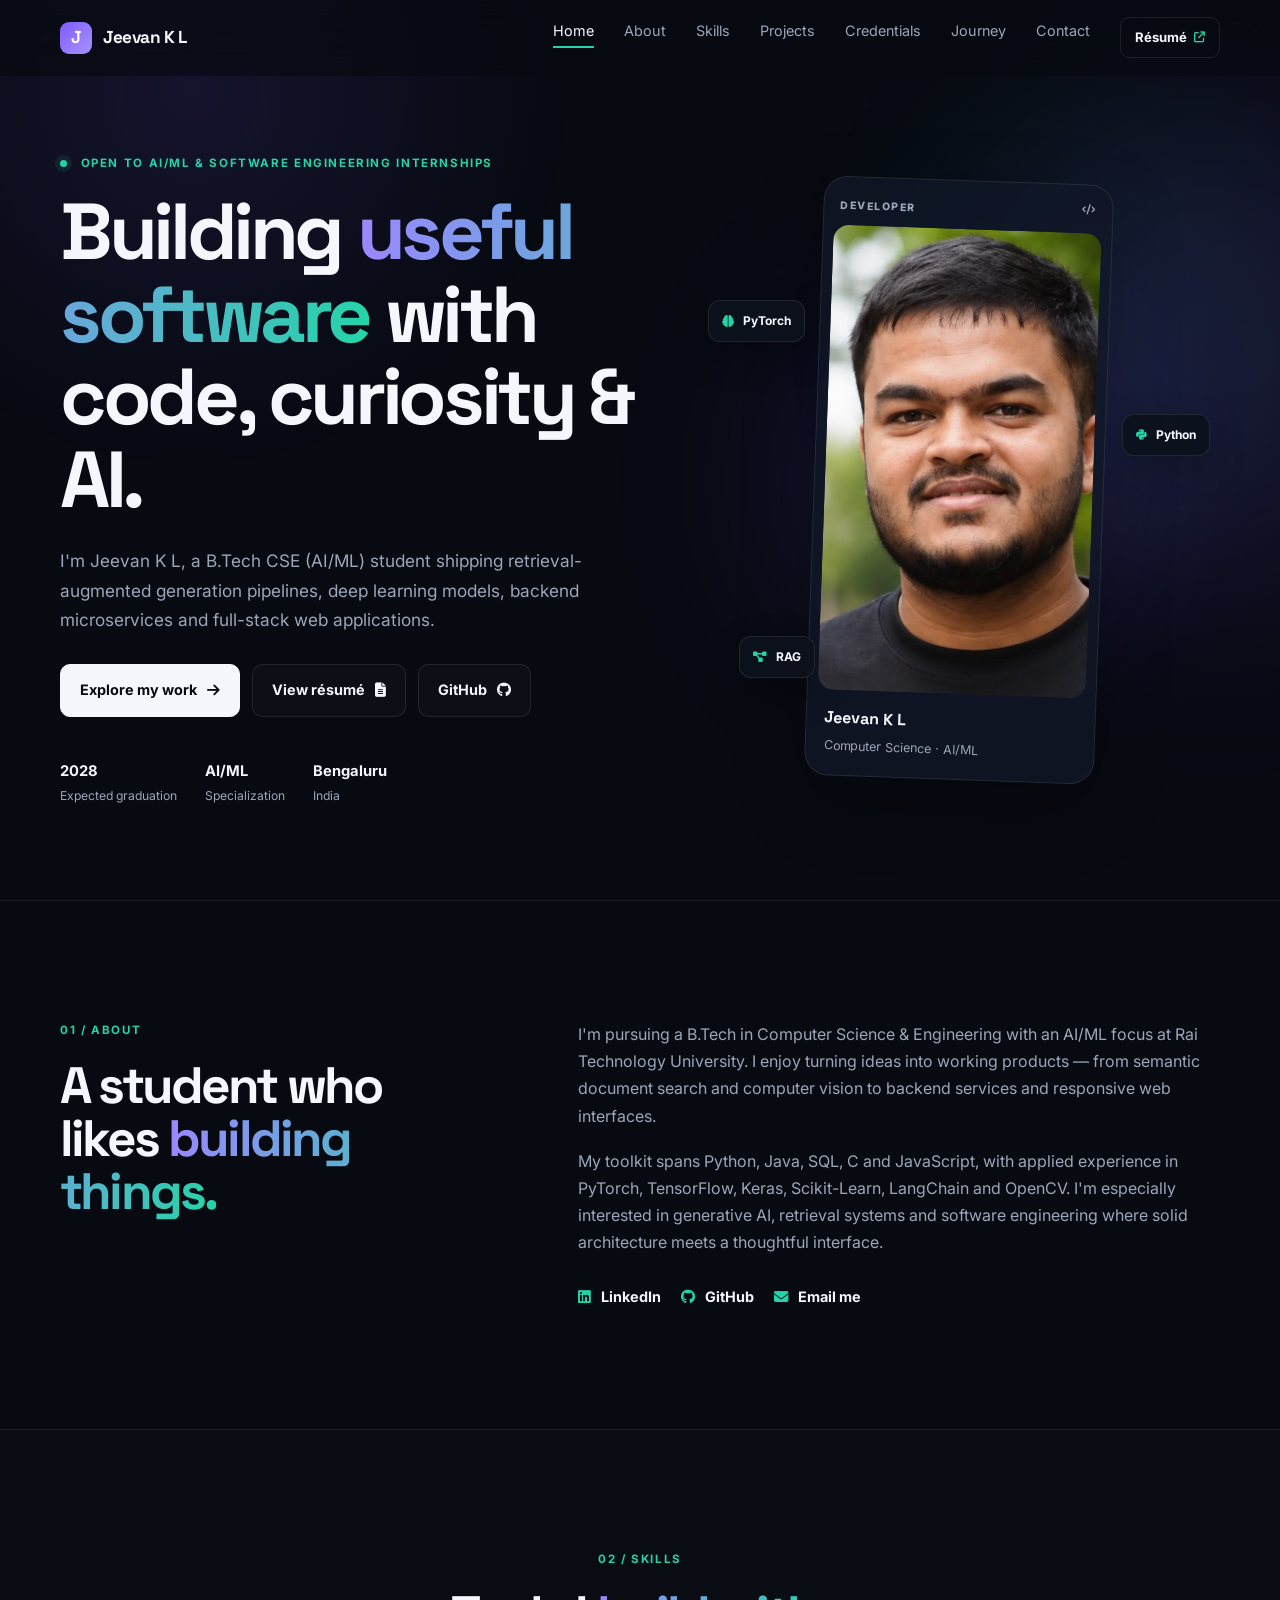
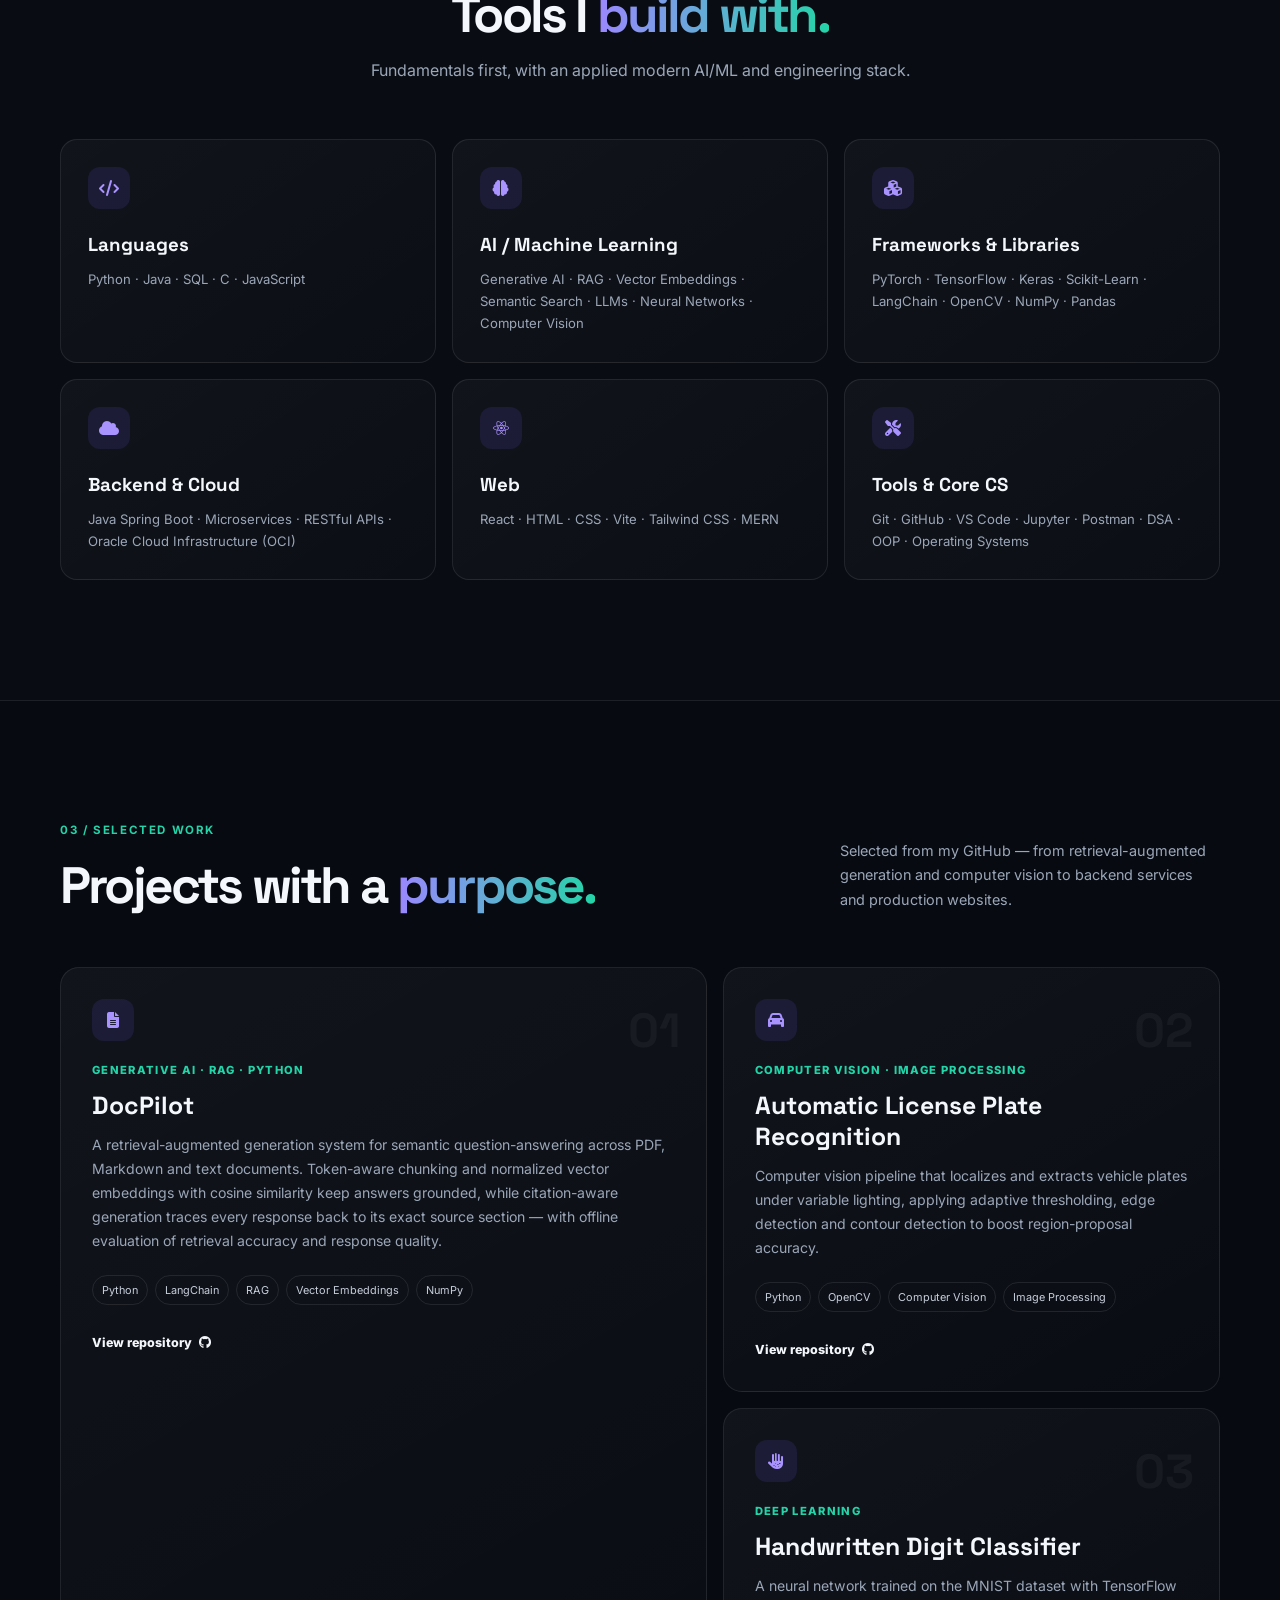
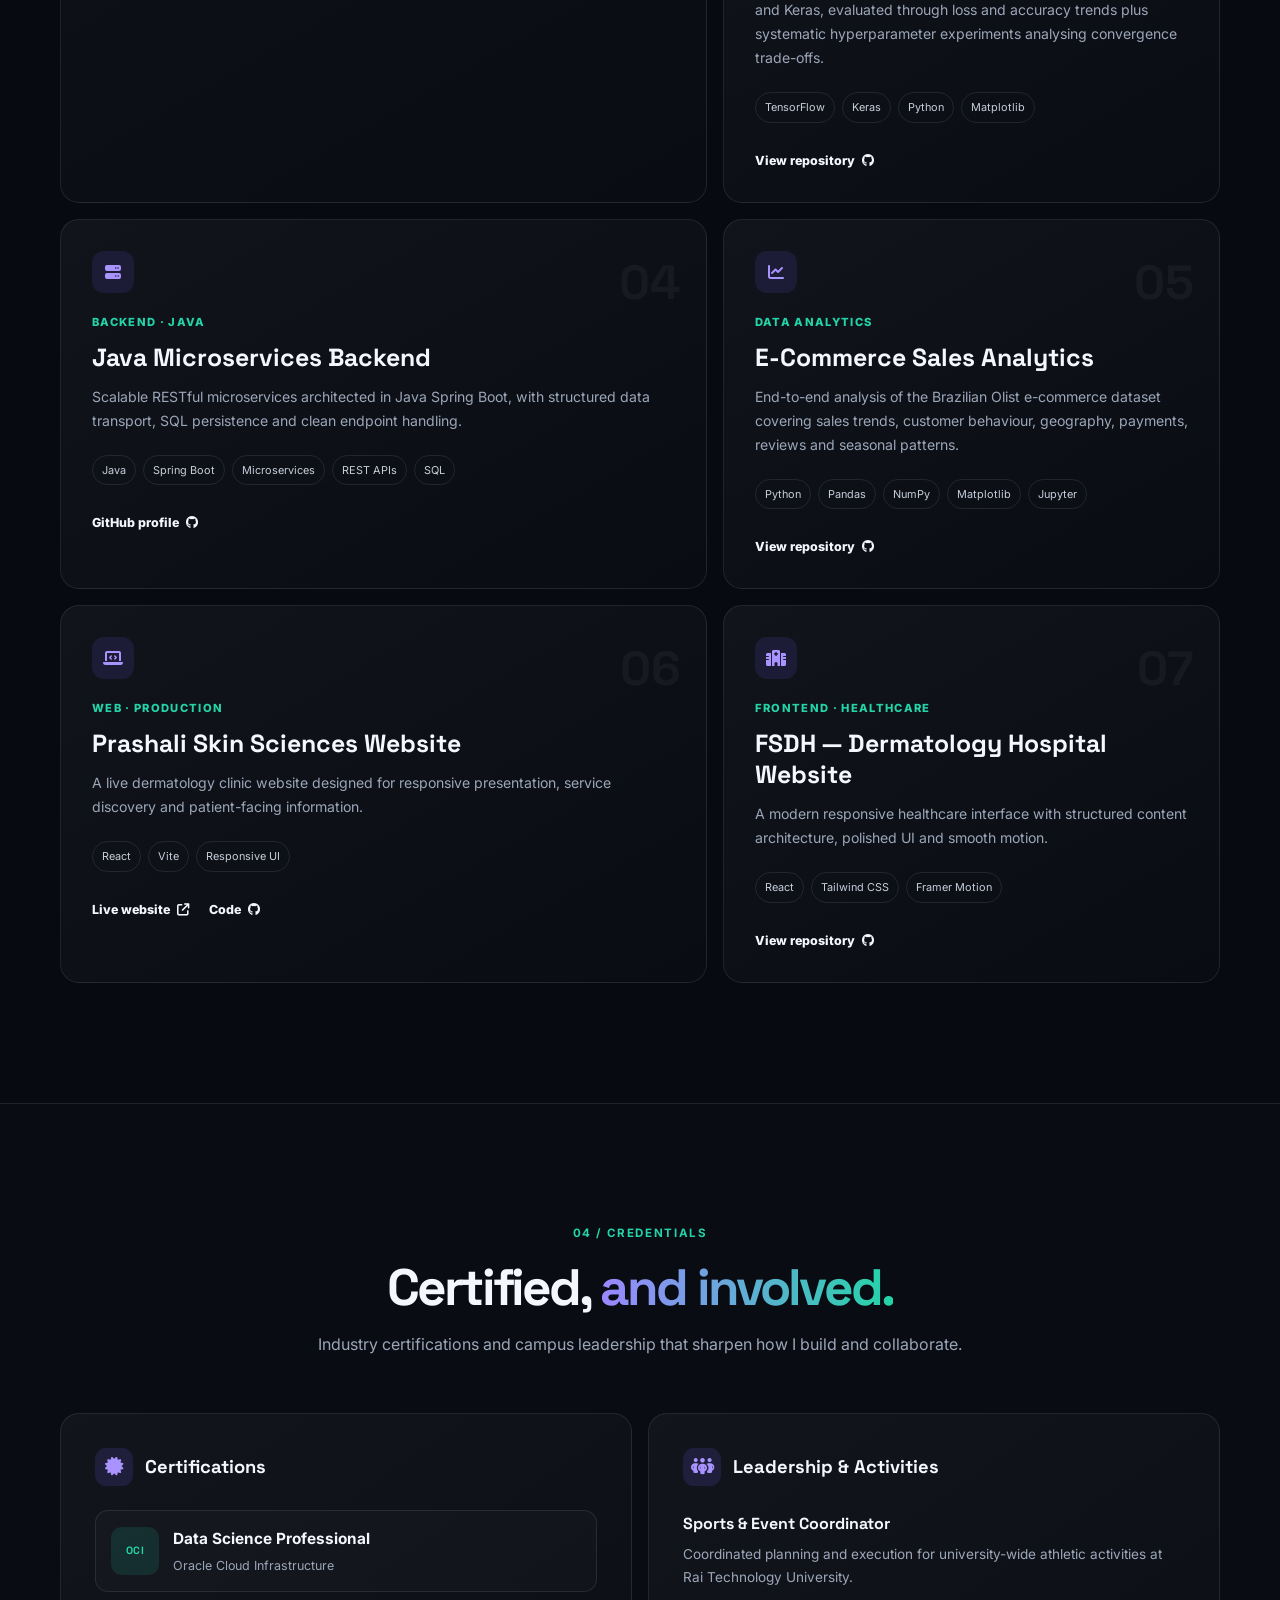
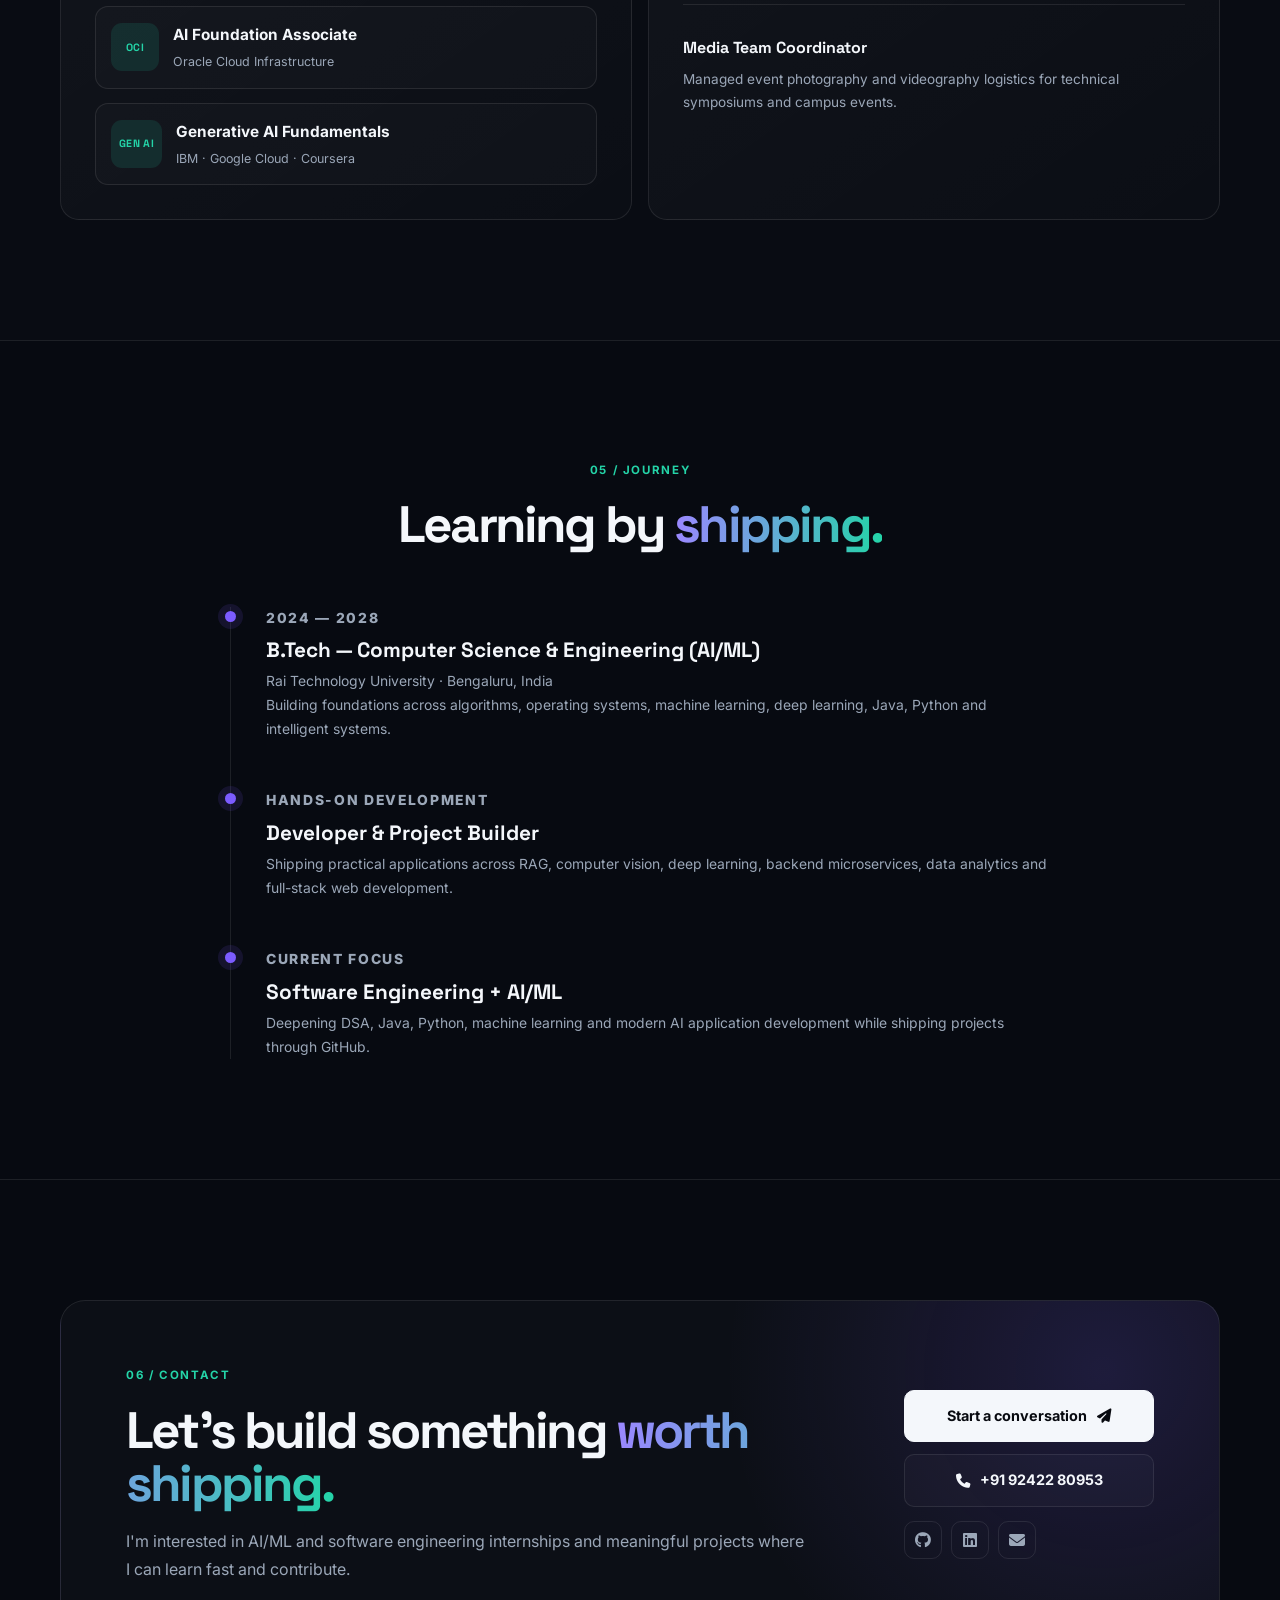
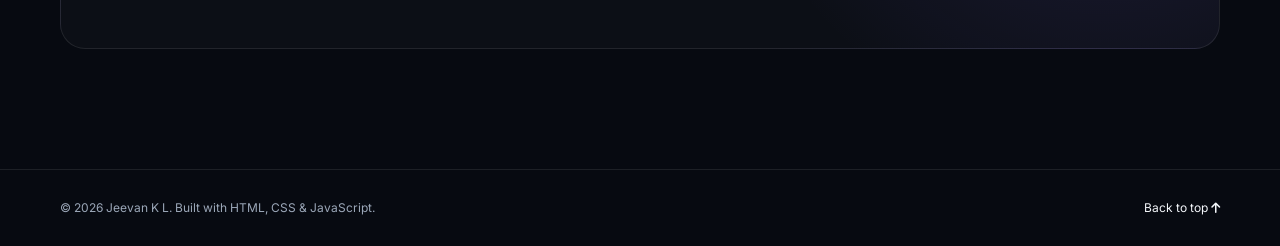
==== commit 27bd74a2: "Upgrade portfolio content and fix profile image" ====
--- a/index.html
+++ b/index.html
@@ -3,21 +3,46 @@
 <head>
   <meta charset="UTF-8">
   <meta name="viewport" content="width=device-width, initial-scale=1.0">
-  <meta name="description" content="Jeevan K L — B.Tech CSE (AI/ML) student and developer building full-stack web applications, AI/ML systems and practical software.">
-  <meta name="keywords" content="Jeevan K L, software developer, AI ML, React, Python, Java, portfolio, GitHub, Bengaluru">
+  <meta name="description" content="Jeevan K L — B.Tech CSE (AI/ML) student building RAG systems, deep learning models, backend microservices and full-stack web applications. Open to AI/ML and software engineering internships.">
+  <meta name="keywords" content="Jeevan K L, software developer, AI ML, RAG, PyTorch, TensorFlow, Spring Boot, React, Python, Java, portfolio, GitHub, Bengaluru">
   <meta name="author" content="Jeevan K L">
-  <meta name="theme-color" content="#0b0f19">
-  <meta property="og:title" content="Jeevan K L — Developer Portfolio">
-  <meta property="og:description" content="B.Tech CSE (AI/ML) student building practical web, AI/ML and software projects.">
+  <meta name="theme-color" content="#070a11">
+  <meta property="og:title" content="Jeevan K L — AI/ML & Software Developer Portfolio">
+  <meta property="og:description" content="B.Tech CSE (AI/ML) student building RAG pipelines, deep learning models and practical full-stack software.">
   <meta property="og:type" content="website">
-  <meta property="og:image" content="assets/profile.jpg">
+  <meta property="og:url" content="https://jeevan-u.github.io/portfolio/">
+  <meta property="og:image" content="https://jeevan-u.github.io/portfolio/images/jeevanimage.jpeg">
+  <meta name="twitter:card" content="summary_large_image">
+  <meta name="twitter:title" content="Jeevan K L — AI/ML & Software Developer Portfolio">
+  <meta name="twitter:description" content="B.Tech CSE (AI/ML) student building RAG pipelines, deep learning models and practical full-stack software.">
+  <meta name="twitter:image" content="https://jeevan-u.github.io/portfolio/images/jeevanimage.jpeg">
   <link rel="canonical" href="https://jeevan-u.github.io/portfolio/">
+  <link rel="icon" href="data:image/svg+xml,%3Csvg xmlns='http://www.w3.org/2000/svg' viewBox='0 0 100 100'%3E%3Crect width='100' height='100' rx='24' fill='%237c5cff'/%3E%3Ctext x='50' y='73' font-size='66' font-family='Arial,sans-serif' font-weight='bold' text-anchor='middle' fill='white'%3EJ%3C/text%3E%3C/svg%3E">
   <link rel="preconnect" href="https://fonts.googleapis.com">
   <link rel="preconnect" href="https://fonts.gstatic.com" crossorigin>
   <link href="https://fonts.googleapis.com/css2?family=Inter:wght@400;500;600;700;800&family=Space+Grotesk:wght@500;600;700&display=swap" rel="stylesheet">
   <link rel="stylesheet" href="https://cdnjs.cloudflare.com/ajax/libs/font-awesome/6.7.1/css/all.min.css">
   <link rel="stylesheet" href="style.css">
-  <title>Jeevan K L | Developer Portfolio</title>
+  <title>Jeevan K L | AI/ML & Software Developer</title>
+  <script type="application/ld+json">
+  {
+    "@context": "https://schema.org",
+    "@type": "Person",
+    "name": "Jeevan K L",
+    "url": "https://jeevan-u.github.io/portfolio/",
+    "image": "https://jeevan-u.github.io/portfolio/images/jeevanimage.jpeg",
+    "jobTitle": "Software Developer · AI/ML Student",
+    "email": "mailto:kljeevan5@gmail.com",
+    "telephone": "+91 92422 80953",
+    "address": { "@type": "PostalAddress", "addressLocality": "Bengaluru", "addressRegion": "Karnataka", "addressCountry": "IN" },
+    "alumniOf": { "@type": "CollegeOrUniversity", "name": "Rai Technology University" },
+    "sameAs": [
+      "https://github.com/Jeevan-u",
+      "https://www.linkedin.com/in/jeevan-k-l-888537317/"
+    ],
+    "knowsAbout": ["Python", "Java", "Machine Learning", "Retrieval-Augmented Generation", "PyTorch", "TensorFlow", "Spring Boot", "React"]
+  }
+  </script>
 </head>
 <body>
   <a class="skip-link" href="#main-content">Skip to content</a>
@@ -33,19 +58,22 @@
           <li><a class="nav-link" href="#about">About</a></li>
           <li><a class="nav-link" href="#skills">Skills</a></li>
           <li><a class="nav-link" href="#projects">Projects</a></li>
+          <li><a class="nav-link" href="#credentials">Credentials</a></li>
           <li><a class="nav-link" href="#experience">Journey</a></li>
           <li><a class="nav-link" href="#contact">Contact</a></li>
+          <li><a class="nav-cta" href="resume.html">Résumé <i class="fa-solid fa-arrow-up-right-from-square"></i></a></li>
         </ul>
       </div>
     </nav>
 
     <section class="hero container" aria-labelledby="hero-title">
       <div class="hero-copy reveal">
-        <p class="eyebrow"><span class="status-dot"></span> Open to internships & developer opportunities</p>
+        <p class="eyebrow"><span class="status-dot"></span> Open to AI/ML & software engineering internships</p>
         <h1 id="hero-title">Building <span>useful software</span> with code, curiosity & AI.</h1>
-        <p class="hero-text">I'm Jeevan K L, a B.Tech CSE (AI/ML) student focused on full-stack development, machine learning and practical software engineering.</p>
+        <p class="hero-text">I'm Jeevan K L, a B.Tech CSE (AI/ML) student shipping retrieval-augmented generation pipelines, deep learning models, backend microservices and full-stack web applications.</p>
         <div class="hero-actions">
           <a class="btn btn-primary" href="#projects">Explore my work <i class="fa-solid fa-arrow-right"></i></a>
+          <a class="btn btn-ghost" href="resume.html">View résumé <i class="fa-solid fa-file-lines"></i></a>
           <a class="btn btn-ghost" href="https://github.com/Jeevan-u" target="_blank" rel="noopener noreferrer">GitHub <i class="fa-brands fa-github"></i></a>
         </div>
         <div class="hero-meta" aria-label="Quick facts">
@@ -58,12 +86,12 @@
         <div class="visual-glow"></div>
         <div class="profile-card">
           <div class="card-top"><span>DEVELOPER</span><i class="fa-solid fa-code"></i></div>
-          <img src="assets/profile.jpg" alt="Jeevan K L profile photo" loading="eager">
+          <img src="images/jeevanimage.jpeg" alt="Jeevan K L profile photo" loading="eager" width="620" height="465">
           <div class="profile-caption"><strong>Jeevan K L</strong><span>Computer Science · AI/ML</span></div>
         </div>
-        <div class="floating-chip chip-one"><i class="fa-brands fa-react"></i> React</div>
+        <div class="floating-chip chip-one"><i class="fa-solid fa-brain"></i> PyTorch</div>
         <div class="floating-chip chip-two"><i class="fa-brands fa-python"></i> Python</div>
-        <div class="floating-chip chip-three"><i class="fa-solid fa-brain"></i> ML</div>
+        <div class="floating-chip chip-three"><i class="fa-solid fa-diagram-project"></i> RAG</div>
       </div>
     </section>
   </header>
@@ -73,11 +101,12 @@
       <div class="container split">
         <div class="section-heading reveal"><p class="eyebrow">01 / About</p><h2 id="about-title">A student who likes <span>building things.</span></h2></div>
         <div class="about-copy reveal reveal-delay">
-          <p>I'm pursuing a B.Tech in Computer Science & Engineering with an AI/ML focus at Rai Technology University. I enjoy turning ideas into working products, from responsive websites to practical AI and data applications.</p>
-          <p>My current toolkit spans Python, Java, C/C++, JavaScript, React, databases, APIs and modern developer tooling. I'm especially interested in software engineering, AI/ML and products where solid engineering meets a thoughtful interface.</p>
+          <p>I'm pursuing a B.Tech in Computer Science &amp; Engineering with an AI/ML focus at Rai Technology University. I enjoy turning ideas into working products — from semantic document search and computer vision to backend services and responsive web interfaces.</p>
+          <p>My toolkit spans Python, Java, SQL, C and JavaScript, with applied experience in PyTorch, TensorFlow, Keras, Scikit-Learn, LangChain and OpenCV. I'm especially interested in generative AI, retrieval systems and software engineering where solid architecture meets a thoughtful interface.</p>
           <div class="about-links">
             <a href="https://www.linkedin.com/in/jeevan-k-l-888537317/" target="_blank" rel="noopener noreferrer"><i class="fa-brands fa-linkedin"></i> LinkedIn</a>
-            <a href="mailto:jeevankl2007@gmail.com"><i class="fa-solid fa-envelope"></i> Email me</a>
+            <a href="https://github.com/Jeevan-u" target="_blank" rel="noopener noreferrer"><i class="fa-brands fa-github"></i> GitHub</a>
+            <a href="mailto:kljeevan5@gmail.com"><i class="fa-solid fa-envelope"></i> Email me</a>
           </div>
         </div>
       </div>
@@ -85,14 +114,14 @@
 
     <section class="section skills-section" id="skills" aria-labelledby="skills-title">
       <div class="container">
-        <div class="section-heading centered reveal"><p class="eyebrow">02 / Skills</p><h2 id="skills-title">Tools I <span>build with.</span></h2><p>Fundamentals first, with a practical modern stack.</p></div>
+        <div class="section-heading centered reveal"><p class="eyebrow">02 / Skills</p><h2 id="skills-title">Tools I <span>build with.</span></h2><p>Fundamentals first, with an applied modern AI/ML and engineering stack.</p></div>
         <div class="skill-grid">
-          <article class="skill-card reveal"><div class="skill-icon"><i class="fa-solid fa-code"></i></div><h3>Languages</h3><p>Python · Java · C · C++ · JavaScript</p></article>
-          <article class="skill-card reveal reveal-delay"><div class="skill-icon"><i class="fa-brands fa-react"></i></div><h3>Web</h3><p>HTML · CSS · React · Vite · Tailwind CSS · MERN</p></article>
-          <article class="skill-card reveal"><div class="skill-icon"><i class="fa-solid fa-database"></i></div><h3>Backend & Data</h3><p>Supabase · SQL · REST APIs · Cloudinary · Pandas · NumPy</p></article>
-          <article class="skill-card reveal reveal-delay"><div class="skill-icon"><i class="fa-solid fa-robot"></i></div><h3>AI / ML</h3><p>Machine Learning · RAG · Embeddings · Semantic Search · Data Science</p></article>
-          <article class="skill-card reveal"><div class="skill-icon"><i class="fa-brands fa-git-alt"></i></div><h3>Developer Tools</h3><p>Git · GitHub · VS Code · NPM · Vercel · Jupyter</p></article>
-          <article class="skill-card reveal reveal-delay"><div class="skill-icon"><i class="fa-solid fa-layer-group"></i></div><h3>Core CS</h3><p>DSA · OOP · Operating Systems · Algorithms · Problem Solving</p></article>
+          <article class="skill-card reveal"><div class="skill-icon"><i class="fa-solid fa-code"></i></div><h3>Languages</h3><p>Python · Java · SQL · C · JavaScript</p></article>
+          <article class="skill-card reveal reveal-delay"><div class="skill-icon"><i class="fa-solid fa-brain"></i></div><h3>AI / Machine Learning</h3><p>Generative AI · RAG · Vector Embeddings · Semantic Search · LLMs · Neural Networks · Computer Vision</p></article>
+          <article class="skill-card reveal"><div class="skill-icon"><i class="fa-solid fa-cubes"></i></div><h3>Frameworks &amp; Libraries</h3><p>PyTorch · TensorFlow · Keras · Scikit-Learn · LangChain · OpenCV · NumPy · Pandas</p></article>
+          <article class="skill-card reveal reveal-delay"><div class="skill-icon"><i class="fa-solid fa-cloud"></i></div><h3>Backend &amp; Cloud</h3><p>Java Spring Boot · Microservices · RESTful APIs · Oracle Cloud Infrastructure (OCI)</p></article>
+          <article class="skill-card reveal"><div class="skill-icon"><i class="fa-brands fa-react"></i></div><h3>Web</h3><p>React · HTML · CSS · Vite · Tailwind CSS · MERN</p></article>
+          <article class="skill-card reveal reveal-delay"><div class="skill-icon"><i class="fa-solid fa-screwdriver-wrench"></i></div><h3>Tools &amp; Core CS</h3><p>Git · GitHub · VS Code · Jupyter · Postman · DSA · OOP · Operating Systems</p></article>
         </div>
       </div>
     </section>
@@ -100,48 +129,48 @@
     <section class="section projects" id="projects" aria-labelledby="projects-title">
       <div class="container">
         <div class="section-heading project-heading reveal">
-          <div><p class="eyebrow">03 / GitHub work</p><h2 id="projects-title">Projects with a <span>purpose.</span></h2></div>
-          <p>Selected from my current GitHub projects, with direct links to the source code.</p>
+          <div><p class="eyebrow">03 / Selected work</p><h2 id="projects-title">Projects with a <span>purpose.</span></h2></div>
+          <p>Selected from my GitHub — from retrieval-augmented generation and computer vision to backend services and production websites.</p>
         </div>
         <div class="project-grid">
           <article class="project-card featured reveal">
             <div class="project-number">01</div><div class="project-icon"><i class="fa-solid fa-file-lines"></i></div>
-            <p class="project-type">AI · RAG · Python</p><h3>DocPilot</h3>
-            <p>A readable retrieval-augmented generation system for asking questions over PDFs, Markdown and text. It uses token-aware chunking, normalized embeddings, NumPy cosine similarity, grounded generation and offline retrieval/answer evaluation.</p>
-            <div class="tags"><span>Python</span><span>RAG</span><span>Embeddings</span><span>NumPy</span><span>LLM</span></div>
+            <p class="project-type">Generative AI · RAG · Python</p><h3>DocPilot</h3>
+            <p>A retrieval-augmented generation system for semantic question-answering across PDF, Markdown and text documents. Token-aware chunking and normalized vector embeddings with cosine similarity keep answers grounded, while citation-aware generation traces every response back to its exact source section — with offline evaluation of retrieval accuracy and response quality.</p>
+            <div class="tags"><span>Python</span><span>LangChain</span><span>RAG</span><span>Vector Embeddings</span><span>NumPy</span></div>
             <div class="project-links"><a href="https://github.com/Jeevan-u/docpilot" target="_blank" rel="noopener noreferrer">View repository <i class="fa-brands fa-github"></i></a></div>
           </article>
 
           <article class="project-card reveal reveal-delay">
             <div class="project-number">02</div><div class="project-icon"><i class="fa-solid fa-car"></i></div>
-            <p class="project-type">Computer Vision · ML</p><h3>License Plate Recognition</h3>
-            <p>End-to-end ALPR pipeline that localizes plates, corrects perspective, segments characters and recognizes them with an SVM classifier.</p>
-            <div class="tags"><span>Python</span><span>OpenCV</span><span>SVM</span><span>Computer Vision</span></div>
+            <p class="project-type">Computer Vision · Image Processing</p><h3>Automatic License Plate Recognition</h3>
+            <p>Computer vision pipeline that localizes and extracts vehicle plates under variable lighting, applying adaptive thresholding, edge detection and contour detection to boost region-proposal accuracy.</p>
+            <div class="tags"><span>Python</span><span>OpenCV</span><span>Computer Vision</span><span>Image Processing</span></div>
             <div class="project-links"><a href="https://github.com/Jeevan-u/license-plate-recognition" target="_blank" rel="noopener noreferrer">View repository <i class="fa-brands fa-github"></i></a></div>
           </article>
 
           <article class="project-card reveal">
-            <div class="project-number">03</div><div class="project-icon"><i class="fa-solid fa-microphone-lines"></i></div>
-            <p class="project-type">AI · Speech</p><h3>Smart AI Assistant</h3>
-            <p>Real-time voice assistant using speech recognition and text-to-speech, with a responsive Tkinter interface and multi-threaded command handling.</p>
-            <div class="tags"><span>Python</span><span>ASR</span><span>TTS</span><span>Tkinter</span></div>
-            <div class="project-links"><a href="https://github.com/Jeevan-u/speech-recognition" target="_blank" rel="noopener noreferrer">View repository <i class="fa-brands fa-github"></i></a></div>
+            <div class="project-number">03</div><div class="project-icon"><i class="fa-solid fa-hand-dots"></i></div>
+            <p class="project-type">Deep Learning</p><h3>Handwritten Digit Classifier</h3>
+            <p>A neural network trained on the MNIST dataset with TensorFlow and Keras, evaluated through loss and accuracy trends plus systematic hyperparameter experiments analysing convergence trade-offs.</p>
+            <div class="tags"><span>TensorFlow</span><span>Keras</span><span>Python</span><span>Matplotlib</span></div>
+            <div class="project-links"><a href="https://github.com/Jeevan-u/DEEP-LEARNING-ASSIGNMENT-" target="_blank" rel="noopener noreferrer">View repository <i class="fa-brands fa-github"></i></a></div>
           </article>
 
           <article class="project-card reveal reveal-delay">
-            <div class="project-number">04</div><div class="project-icon"><i class="fa-solid fa-chart-line"></i></div>
+            <div class="project-number">04</div><div class="project-icon"><i class="fa-solid fa-server"></i></div>
+            <p class="project-type">Backend · Java</p><h3>Java Microservices Backend</h3>
+            <p>Scalable RESTful microservices architected in Java Spring Boot, with structured data transport, SQL persistence and clean endpoint handling.</p>
+            <div class="tags"><span>Java</span><span>Spring Boot</span><span>Microservices</span><span>REST APIs</span><span>SQL</span></div>
+            <div class="project-links"><a href="https://github.com/Jeevan-u" target="_blank" rel="noopener noreferrer">GitHub profile <i class="fa-brands fa-github"></i></a></div>
+          </article>
+
+          <article class="project-card reveal">
+            <div class="project-number">05</div><div class="project-icon"><i class="fa-solid fa-chart-line"></i></div>
             <p class="project-type">Data Analytics</p><h3>E-Commerce Sales Analytics</h3>
-            <p>End-to-end analysis of the Brazilian Olist e-commerce dataset covering sales trends, customer behavior, geography, payments, reviews and seasonal patterns.</p>
+            <p>End-to-end analysis of the Brazilian Olist e-commerce dataset covering sales trends, customer behaviour, geography, payments, reviews and seasonal patterns.</p>
             <div class="tags"><span>Python</span><span>Pandas</span><span>NumPy</span><span>Matplotlib</span><span>Jupyter</span></div>
             <div class="project-links"><a href="https://github.com/Jeevan-u/-E-COMMERCE-SALES-ANALYTICS-PROJECT" target="_blank" rel="noopener noreferrer">View repository <i class="fa-brands fa-github"></i></a></div>
-          </article>
-
-          <article class="project-card reveal">
-            <div class="project-number">05</div><div class="project-icon"><i class="fa-solid fa-hospital"></i></div>
-            <p class="project-type">Frontend · Healthcare</p><h3>FSDH — Dermatology Hospital Website</h3>
-            <p>A modern responsive healthcare website focused on structured information architecture, polished UI and smooth motion.</p>
-            <div class="tags"><span>React</span><span>Tailwind CSS</span><span>Framer Motion</span></div>
-            <div class="project-links"><a href="https://github.com/Jeevan-u/FSDH" target="_blank" rel="noopener noreferrer">View repository <i class="fa-brands fa-github"></i></a></div>
           </article>
 
           <article class="project-card reveal reveal-delay">
@@ -151,16 +180,47 @@
             <div class="tags"><span>React</span><span>Vite</span><span>Responsive UI</span></div>
             <div class="project-links"><a href="https://www.prashaliskinsciences.com/" target="_blank" rel="noopener noreferrer">Live website <i class="fa-solid fa-arrow-up-right-from-square"></i></a><a href="https://github.com/Jeevan-u/Dermat-website-basic1" target="_blank" rel="noopener noreferrer">Code <i class="fa-brands fa-github"></i></a></div>
           </article>
+
+          <article class="project-card reveal">
+            <div class="project-number">07</div><div class="project-icon"><i class="fa-solid fa-hospital"></i></div>
+            <p class="project-type">Frontend · Healthcare</p><h3>FSDH — Dermatology Hospital Website</h3>
+            <p>A modern responsive healthcare interface with structured content architecture, polished UI and smooth motion.</p>
+            <div class="tags"><span>React</span><span>Tailwind CSS</span><span>Framer Motion</span></div>
+            <div class="project-links"><a href="https://github.com/Jeevan-u/FSDH" target="_blank" rel="noopener noreferrer">View repository <i class="fa-brands fa-github"></i></a></div>
+          </article>
+        </div>
+      </div>
+    </section>
+
+    <section class="section credentials" id="credentials" aria-labelledby="credentials-title">
+      <div class="container">
+        <div class="section-heading centered reveal"><p class="eyebrow">04 / Credentials</p><h2 id="credentials-title">Certified, <span>and involved.</span></h2><p>Industry certifications and campus leadership that sharpen how I build and collaborate.</p></div>
+        <div class="cred-grid">
+          <div class="cred-col reveal">
+            <h3 class="cred-head"><i class="fa-solid fa-certificate"></i> Certifications</h3>
+            <ul class="cert-list">
+              <li><span class="cert-badge">OCI</span><div><strong>Data Science Professional</strong><em>Oracle Cloud Infrastructure</em></div></li>
+              <li><span class="cert-badge">OCI</span><div><strong>AI Foundation Associate</strong><em>Oracle Cloud Infrastructure</em></div></li>
+              <li><span class="cert-badge">GEN&nbsp;AI</span><div><strong>Generative AI Fundamentals</strong><em>IBM · Google Cloud · Coursera</em></div></li>
+            </ul>
+          </div>
+          <div class="cred-col reveal reveal-delay">
+            <h3 class="cred-head"><i class="fa-solid fa-people-group"></i> Leadership &amp; Activities</h3>
+            <ul class="lead-list">
+              <li><strong>Sports &amp; Event Coordinator</strong><p>Coordinated planning and execution for university-wide athletic activities at Rai Technology University.</p></li>
+              <li><strong>Media Team Coordinator</strong><p>Managed event photography and videography logistics for technical symposiums and campus events.</p></li>
+            </ul>
+          </div>
         </div>
       </div>
     </section>
 
     <section class="section experience" id="experience" aria-labelledby="experience-title">
       <div class="container">
-        <div class="section-heading centered reveal"><p class="eyebrow">04 / Journey</p><h2 id="experience-title">Learning by <span>shipping.</span></h2></div>
+        <div class="section-heading centered reveal"><p class="eyebrow">05 / Journey</p><h2 id="experience-title">Learning by <span>shipping.</span></h2></div>
         <div class="timeline">
-          <article class="timeline-item reveal"><span class="timeline-dot"></span><div><p class="timeline-date">2024 — 2028</p><h3>B.Tech — Computer Science & Engineering (AI/ML)</h3><p>Rai Technology University · Bengaluru, India</p><p>Building foundations across algorithms, operating systems, machine learning, deep learning, Java, Python and intelligent systems.</p></div></article>
-          <article class="timeline-item reveal reveal-delay"><span class="timeline-dot"></span><div><p class="timeline-date">Hands-on development</p><h3>Developer & Project Builder</h3><p>Building practical applications across full-stack web development, AI/ML, computer vision, speech systems, RAG and data analytics.</p></div></article>
+          <article class="timeline-item reveal"><span class="timeline-dot"></span><div><p class="timeline-date">2024 — 2028</p><h3>B.Tech — Computer Science &amp; Engineering (AI/ML)</h3><p>Rai Technology University · Bengaluru, India</p><p>Building foundations across algorithms, operating systems, machine learning, deep learning, Java, Python and intelligent systems.</p></div></article>
+          <article class="timeline-item reveal reveal-delay"><span class="timeline-dot"></span><div><p class="timeline-date">Hands-on development</p><h3>Developer &amp; Project Builder</h3><p>Shipping practical applications across RAG, computer vision, deep learning, backend microservices, data analytics and full-stack web development.</p></div></article>
           <article class="timeline-item reveal"><span class="timeline-dot"></span><div><p class="timeline-date">Current focus</p><h3>Software Engineering + AI/ML</h3><p>Deepening DSA, Java, Python, machine learning and modern AI application development while shipping projects through GitHub.</p></div></article>
         </div>
       </div>
@@ -168,13 +228,21 @@
 
     <section class="section contact" id="contact" aria-labelledby="contact-title">
       <div class="container contact-card reveal">
-        <div><p class="eyebrow">05 / Contact</p><h2 id="contact-title">Let's build something <span>worth shipping.</span></h2><p>I'm interested in internships, software engineering opportunities and meaningful projects where I can learn fast and contribute.</p></div>
-        <div class="contact-actions"><a class="btn btn-primary" href="mailto:jeevankl2007@gmail.com">Start a conversation <i class="fa-solid fa-paper-plane"></i></a><div class="socials" aria-label="Social links"><a href="https://github.com/Jeevan-u" target="_blank" rel="noopener noreferrer" aria-label="GitHub"><i class="fa-brands fa-github"></i></a><a href="https://www.linkedin.com/in/jeevan-k-l-888537317/" target="_blank" rel="noopener noreferrer" aria-label="LinkedIn"><i class="fa-brands fa-linkedin"></i></a><a href="mailto:jeevankl2007@gmail.com" aria-label="Email"><i class="fa-solid fa-envelope"></i></a></div></div>
+        <div><p class="eyebrow">06 / Contact</p><h2 id="contact-title">Let's build something <span>worth shipping.</span></h2><p>I'm interested in AI/ML and software engineering internships and meaningful projects where I can learn fast and contribute.</p></div>
+        <div class="contact-actions">
+          <a class="btn btn-primary" href="mailto:kljeevan5@gmail.com">Start a conversation <i class="fa-solid fa-paper-plane"></i></a>
+          <a class="btn btn-ghost" href="tel:+919242280953"><i class="fa-solid fa-phone"></i> +91 92422 80953</a>
+          <div class="socials" aria-label="Social links">
+            <a href="https://github.com/Jeevan-u" target="_blank" rel="noopener noreferrer" aria-label="GitHub"><i class="fa-brands fa-github"></i></a>
+            <a href="https://www.linkedin.com/in/jeevan-k-l-888537317/" target="_blank" rel="noopener noreferrer" aria-label="LinkedIn"><i class="fa-brands fa-linkedin"></i></a>
+            <a href="mailto:kljeevan5@gmail.com" aria-label="Email"><i class="fa-solid fa-envelope"></i></a>
+          </div>
+        </div>
       </div>
     </section>
   </main>
 
-  <footer class="footer"><div class="container footer-inner"><p>© <span id="year"></span> Jeevan K L. Built with HTML, CSS & JavaScript.</p><a href="#home">Back to top <i class="fa-solid fa-arrow-up"></i></a></div></footer>
+  <footer class="footer"><div class="container footer-inner"><p>© <span id="year"></span> Jeevan K L. Built with HTML, CSS &amp; JavaScript.</p><a href="#home">Back to top <i class="fa-solid fa-arrow-up"></i></a></div></footer>
   <script src="main.js"></script>
 </body>
-</html>+</html>
--- a/style.css
+++ b/style.css
@@ -1,9 +1,12 @@
-@import url('https://fonts.googleapis.com/css2?family=Inter:wght@400;500;600;700;800&family=Space+Grotesk:wght@500;600;700&display=swap');
-
 :root{--bg:#070a11;--surface:#0d121c;--surface-2:#111827;--text:#f4f7fb;--muted:#9ba7b8;--line:rgba(255,255,255,.09);--accent:#7c5cff;--accent-2:#24d4a8;--max:1160px;--shadow:0 24px 70px rgba(0,0,0,.28)}
 *{box-sizing:border-box;margin:0;padding:0}html{scroll-behavior:smooth;scroll-padding-top:84px}body{font-family:Inter,system-ui,sans-serif;background:var(--bg);color:var(--text);line-height:1.7;overflow-x:hidden}body:before{content:"";position:fixed;inset:0;pointer-events:none;background:radial-gradient(circle at 15% 10%,rgba(124,92,255,.12),transparent 28%),radial-gradient(circle at 85% 35%,rgba(36,212,168,.07),transparent 25%);z-index:-1}a{color:inherit;text-decoration:none}button{font:inherit}img{max-width:100%;display:block}.container{width:min(var(--max),calc(100% - 40px));margin:auto}.skip-link{position:fixed;left:15px;top:-60px;background:#fff;color:#000;padding:10px 16px;border-radius:8px;z-index:100}.skip-link:focus{top:15px}.progress-bar{position:fixed;top:0;left:0;height:3px;width:0;background:linear-gradient(90deg,var(--accent),var(--accent-2));z-index:200}
 .site-header{min-height:100vh;position:relative;overflow:hidden}.site-header:after{content:"";position:absolute;width:480px;height:480px;right:-180px;top:110px;background:rgba(124,92,255,.13);filter:blur(100px);border-radius:50%;pointer-events:none}.navbar{position:fixed;top:0;left:0;right:0;height:76px;background:rgba(7,10,17,.72);backdrop-filter:blur(18px);border-bottom:1px solid transparent;z-index:100;transition:.3s}.navbar.scrolled{border-color:var(--line);background:rgba(7,10,17,.9)}.nav-inner{height:100%;display:flex;align-items:center;justify-content:space-between}.brand{font-family:"Space Grotesk";font-weight:700;font-size:1.08rem;letter-spacing:-.03em}.brand span{display:inline-grid;place-items:center;width:32px;height:32px;margin-right:8px;border-radius:9px;background:linear-gradient(135deg,var(--accent),#a993ff);color:white}.nav-menu{display:flex;gap:30px;list-style:none}.nav-link{font-size:.9rem;color:var(--muted);transition:.25s;position:relative}.nav-link:after{content:"";position:absolute;left:0;bottom:-9px;width:0;height:2px;background:var(--accent-2);transition:.25s}.nav-link:hover,.nav-link.active{color:var(--text)}.nav-link.active:after,.nav-link:hover:after{width:100%}.nav-toggle{display:none;background:none;border:0;color:var(--text);font-size:1.2rem}
-.hero{min-height:100vh;padding-top:150px;padding-bottom:90px;display:grid;grid-template-columns:1.05fr .95fr;align-items:center;gap:60px}.eyebrow{text-transform:uppercase;letter-spacing:.14em;font-size:.72rem;font-weight:700;color:var(--accent-2);margin-bottom:18px}.status-dot{display:inline-block;width:7px;height:7px;border-radius:50%;background:var(--accent-2);box-shadow:0 0 0 5px rgba(36,212,168,.1);margin-right:9px}.hero h1,.section-heading h2,.contact h2{font-family:"Space Grotesk";letter-spacing:-.055em;line-height:1.04}.hero h1{font-size:clamp(3rem,6.2vw,5.6rem);max-width:800px}.hero h1 span,.section-heading h2 span,.contact h2 span{color:transparent;background:linear-gradient(90deg,#9b87ff,var(--accent-2));background-clip:text;-webkit-background-clip:text}.hero-text{color:var(--muted);font-size:1.08rem;max-width:680px;margin:25px 0 30px}.hero-actions{display:flex;gap:12px;flex-wrap:wrap}.btn{display:inline-flex;align-items:center;gap:10px;padding:13px 19px;border-radius:10px;border:1px solid var(--line);font-size:.9rem;font-weight:700;transition:transform .25s,background .25s,border-color .25s}.btn:hover{transform:translateY(-3px)}.btn-primary{background:var(--text);color:#080a10;border-color:var(--text)}.btn-primary:hover{background:#dfe5ee}.btn-ghost{background:rgba(255,255,255,.025)}.hero-meta{display:flex;gap:28px;margin-top:42px;color:var(--muted);font-size:.76rem;flex-wrap:wrap}.hero-meta strong{display:block;color:var(--text);font-size:.92rem;margin-bottom:2px}.hero-visual{position:relative;min-height:530px;display:grid;place-items:center}.visual-glow{position:absolute;width:350px;height:350px;border-radius:50%;background:var(--accent);filter:blur(100px);opacity:.16}.profile-card{width:min(360px,78vw);padding:12px;border:1px solid var(--line);border-radius:24px;background:rgba(17,24,39,.78);box-shadow:var(--shadow);transform:rotate(2deg);position:relative;z-index:2}.profile-card img{width:100%;aspect-ratio:1/1.08;object-fit:cover;object-position:center top;border-radius:16px;background:#171d2a}.card-top{display:flex;justify-content:space-between;padding:10px 6px;color:var(--muted);font-size:.65rem;letter-spacing:.14em;font-weight:800}.profile-caption{padding:14px 8px 7px}.profile-caption strong{display:block;font-family:"Space Grotesk"}.profile-caption span{color:var(--muted);font-size:.78rem}.floating-chip{position:absolute;z-index:3;padding:10px 13px;border:1px solid var(--line);background:rgba(13,18,28,.9);border-radius:12px;font-size:.75rem;font-weight:700;box-shadow:0 14px 35px rgba(0,0,0,.25);animation:float 5s ease-in-out infinite}.floating-chip i{color:var(--accent-2);margin-right:6px}.chip-one{top:20%;left:2%}.chip-two{right:2%;top:39%;animation-delay:1s}.chip-three{bottom:17%;left:8%;animation-delay:2s}@keyframes float{50%{transform:translateY(-10px)}}
+.hero{min-height:100vh;padding-top:150px;padding-bottom:90px;display:grid;grid-template-columns:1.05fr .95fr;align-items:center;gap:60px}.eyebrow{text-transform:uppercase;letter-spacing:.14em;font-size:.72rem;font-weight:700;color:var(--accent-2);margin-bottom:18px}.status-dot{display:inline-block;width:7px;height:7px;border-radius:50%;background:var(--accent-2);box-shadow:0 0 0 5px rgba(36,212,168,.1);margin-right:9px}.hero h1,.section-heading h2,.contact h2{font-family:"Space Grotesk";letter-spacing:-.055em;line-height:1.04}.hero h1{font-size:clamp(3rem,6.2vw,5.6rem);max-width:800px}.hero h1 span,.section-heading h2 span,.contact h2 span{color:transparent;background:linear-gradient(90deg,#9b87ff,var(--accent-2));background-clip:text;-webkit-background-clip:text}.hero-text{color:var(--muted);font-size:1.08rem;max-width:680px;margin:25px 0 30px}.hero-actions{display:flex;gap:12px;flex-wrap:wrap}.btn{display:inline-flex;align-items:center;gap:10px;padding:13px 19px;border-radius:10px;border:1px solid var(--line);font-size:.9rem;font-weight:700;transition:transform .25s,background .25s,border-color .25s}.btn:hover{transform:translateY(-3px)}.btn-primary{background:var(--text);color:#080a10;border-color:var(--text)}.btn-primary:hover{background:#dfe5ee}.btn-ghost{background:rgba(255,255,255,.025)}.hero-meta{display:flex;gap:28px;margin-top:42px;color:var(--muted);font-size:.76rem;flex-wrap:wrap}.hero-meta strong{display:block;color:var(--text);font-size:.92rem;margin-bottom:2px}.hero-visual{position:relative;min-height:400px;display:grid;place-items:center}.visual-glow{position:absolute;width:350px;height:350px;border-radius:50%;background:var(--accent);filter:blur(100px);opacity:.16}.profile-card{width:min(290px,62vw);padding:10px;border:1px solid var(--line);border-radius:24px;background:rgba(17,24,39,.78);box-shadow:var(--shadow);transform:rotate(2deg);position:relative;z-index:2}.profile-card img{width:100%;aspect-ratio:4/3;object-fit:cover;object-position:center;border-radius:16px;background:#171d2a}.card-top{display:flex;justify-content:space-between;padding:10px 6px;color:var(--muted);font-size:.65rem;letter-spacing:.14em;font-weight:800}.profile-caption{padding:14px 8px 7px}.profile-caption strong{display:block;font-family:"Space Grotesk"}.profile-caption span{color:var(--muted);font-size:.78rem}.floating-chip{position:absolute;z-index:3;padding:10px 13px;border:1px solid var(--line);background:rgba(13,18,28,.9);border-radius:12px;font-size:.75rem;font-weight:700;box-shadow:0 14px 35px rgba(0,0,0,.25);animation:float 5s ease-in-out infinite}.floating-chip i{color:var(--accent-2);margin-right:6px}.chip-one{top:20%;left:2%}.chip-two{right:2%;top:39%;animation-delay:1s}.chip-three{bottom:17%;left:8%;animation-delay:2s}@keyframes float{50%{transform:translateY(-10px)}}
 .section{padding:120px 0;border-top:1px solid var(--line)}.split{display:grid;grid-template-columns:.8fr 1.2fr;gap:90px}.section-heading h2{font-size:clamp(2.3rem,4vw,4rem)}.section-heading.centered{text-align:center;max-width:720px;margin:0 auto 55px}.section-heading.centered>p:last-child{color:var(--muted);margin-top:16px}.about-copy{color:var(--muted);font-size:1rem}.about-copy p+p{margin-top:18px}.about-links{display:flex;gap:20px;margin-top:28px}.about-links a{color:var(--text);font-weight:700;font-size:.9rem}.about-links i{color:var(--accent-2);margin-right:7px}.skills-section{background:rgba(255,255,255,.012)}.skill-grid{display:grid;grid-template-columns:repeat(3,1fr);gap:16px}.skill-card{padding:27px;border:1px solid var(--line);border-radius:17px;background:linear-gradient(145deg,rgba(255,255,255,.035),rgba(255,255,255,.012));transition:.3s}.skill-card:hover{transform:translateY(-5px);border-color:rgba(124,92,255,.5);box-shadow:0 20px 50px rgba(0,0,0,.18)}.skill-icon,.project-icon{width:42px;height:42px;display:grid;place-items:center;border-radius:12px;background:rgba(124,92,255,.12);color:#a993ff;margin-bottom:20px}.skill-card h3{font-family:"Space Grotesk"}.skill-card p{color:var(--muted);font-size:.82rem;margin-top:7px}.project-heading{display:flex;justify-content:space-between;gap:40px;align-items:end;margin-bottom:55px}.project-heading>p{max-width:380px;color:var(--muted);font-size:.9rem}.project-grid{display:grid;grid-template-columns:1.3fr 1fr;gap:16px}.project-card{position:relative;min-height:330px;padding:31px;border:1px solid var(--line);border-radius:19px;background:linear-gradient(150deg,rgba(255,255,255,.045),rgba(255,255,255,.012));overflow:hidden;transition:.3s}.project-card:hover{transform:translateY(-6px);border-color:rgba(124,92,255,.42)}.project-card.featured{grid-row:span 2;min-height:676px}.project-number{position:absolute;right:25px;top:22px;font-family:"Space Grotesk";font-size:3rem;font-weight:700;color:rgba(255,255,255,.045)}.project-type,.timeline-date{font-size:.7rem;text-transform:uppercase;letter-spacing:.12em;color:var(--accent-2);font-weight:800}.project-card h3{font:700 1.55rem "Space Grotesk";margin:10px 0 12px}.project-card>p:not(.project-type){color:var(--muted);font-size:.88rem;max-width:680px}.tags{display:flex;gap:7px;flex-wrap:wrap;margin-top:22px}.tags span{font-size:.68rem;padding:5px 9px;border-radius:100px;border:1px solid var(--line);color:#c7cfdb}.project-links{display:flex;gap:20px;margin-top:27px}.project-links a{font-size:.78rem;font-weight:800;color:var(--text)}.project-links a:hover{color:var(--accent-2)}.project-links i{margin-left:4px}.timeline{max-width:820px;margin:auto;border-left:1px solid var(--line);padding-left:35px}.timeline-item{position:relative;padding:0 0 48px}.timeline-item:last-child{padding-bottom:0}.timeline-dot{position:absolute;left:-41px;top:4px;width:11px;height:11px;border-radius:50%;background:var(--accent);box-shadow:0 0 0 7px rgba(124,92,255,.12)}.timeline-item h3{font:700 1.3rem "Space Grotesk";margin:7px 0}.timeline-item p{color:var(--muted);font-size:.87rem}.contact-card{padding:65px;border:1px solid var(--line);border-radius:25px;background:radial-gradient(circle at 90% 20%,rgba(124,92,255,.16),transparent 35%),rgba(255,255,255,.025);display:flex;align-items:center;justify-content:space-between;gap:50px}.contact h2{font-size:clamp(2.2rem,4vw,4rem);max-width:750px}.contact-card>div:first-child>p:last-child{color:var(--muted);max-width:680px;margin-top:18px}.contact-actions{min-width:210px}.socials{display:flex;gap:9px;margin-top:18px}.socials a{width:38px;height:38px;display:grid;place-items:center;border:1px solid var(--line);border-radius:10px;color:var(--muted);transition:.25s}.socials a:hover{color:var(--text);border-color:var(--accent)}.footer{border-top:1px solid var(--line);padding:28px 0;color:var(--muted);font-size:.75rem}.footer-inner{display:flex;justify-content:space-between;gap:20px}.footer a{color:var(--text)}
-.reveal{opacity:0;transform:translateY(20px);transition:opacity .7s ease,transform .7s ease}.reveal.visible{opacity:1;transform:none}.reveal-delay{transition-delay:.12s}@media(max-width:900px){.hero{grid-template-columns:1fr;gap:20px;padding-top:125px}.hero-visual{min-height:440px}.split{grid-template-columns:1fr;gap:35px}.skill-grid{grid-template-columns:repeat(2,1fr)}.project-grid{grid-template-columns:1fr}.project-card.featured{grid-row:auto;min-height:420px}.project-heading,.contact-card{display:block}.contact-actions{margin-top:30px}}@media(max-width:700px){.container{width:min(var(--max),calc(100% - 28px))}.navbar{height:68px}.nav-toggle{display:block}.nav-menu{position:absolute;top:68px;left:14px;right:14px;display:none;flex-direction:column;gap:0;padding:10px;border:1px solid var(--line);border-radius:14px;background:rgba(13,18,28,.98)}.nav-menu.open{display:flex}.nav-menu li{border-bottom:1px solid var(--line)}.nav-menu li:last-child{border:0}.nav-link{display:block;padding:12px}.nav-link:after{display:none}.hero{padding-top:110px;padding-bottom:65px}.hero h1{font-size:clamp(2.7rem,13vw,4rem)}.hero-text{font-size:.96rem}.hero-meta{gap:18px}.hero-visual{min-height:380px}.profile-card{width:min(310px,76vw)}.floating-chip{font-size:.65rem}.chip-one{left:0}.chip-two{right:0}.section{padding:85px 0}.section-heading h2{font-size:2.35rem}.skill-grid{grid-template-columns:1fr}.project-card,.project-card.featured{min-height:unset}.contact-card{padding:34px 25px}.footer-inner{display:block}.footer-inner a{display:inline-block;margin-top:10px}}@media(prefers-reduced-motion:reduce){html{scroll-behavior:auto}.reveal,.reveal.visible,.floating-chip,.btn,.skill-card,.project-card{transition:none;animation:none;transform:none}}
+.reveal{opacity:0;transform:translateY(20px);transition:opacity .7s ease,transform .7s ease}.reveal.visible{opacity:1;transform:none}.reveal-delay{transition-delay:.12s}@media(max-width:900px){.hero{grid-template-columns:1fr;gap:20px;padding-top:125px}.hero-visual{min-height:340px}.split{grid-template-columns:1fr;gap:35px}.skill-grid{grid-template-columns:repeat(2,1fr)}.project-grid{grid-template-columns:1fr}.project-card.featured{grid-row:auto;min-height:420px}.project-heading,.contact-card{display:block}.contact-actions{margin-top:30px}}@media(max-width:700px){.container{width:min(var(--max),calc(100% - 28px))}.navbar{height:68px}.nav-toggle{display:block}.nav-menu{position:absolute;top:68px;left:14px;right:14px;display:none;flex-direction:column;gap:0;padding:10px;border:1px solid var(--line);border-radius:14px;background:rgba(13,18,28,.98)}.nav-menu.open{display:flex}.nav-menu li{border-bottom:1px solid var(--line)}.nav-menu li:last-child{border:0}.nav-link{display:block;padding:12px}.nav-link:after{display:none}.hero{padding-top:110px;padding-bottom:65px}.hero h1{font-size:clamp(2.7rem,13vw,4rem)}.hero-text{font-size:.96rem}.hero-meta{gap:18px}.hero-visual{min-height:300px}.profile-card{width:min(250px,62vw)}.floating-chip{font-size:.65rem}.chip-one{left:0}.chip-two{right:0}.section{padding:85px 0}.section-heading h2{font-size:2.35rem}.skill-grid{grid-template-columns:1fr}.project-card,.project-card.featured{min-height:unset}.contact-card{padding:34px 25px}.footer-inner{display:block}.footer-inner a{display:inline-block;margin-top:10px}}@media(prefers-reduced-motion:reduce){html{scroll-behavior:auto}.reveal,.reveal.visible,.floating-chip,.btn,.skill-card,.project-card{transition:none;animation:none;transform:none}}
 :focus-visible{outline:2px solid var(--accent-2);outline-offset:4px}
+.nav-cta{display:inline-flex;align-items:center;gap:7px;padding:8px 14px;border:1px solid var(--line);border-radius:9px;font-size:.82rem;font-weight:700;color:var(--text);transition:.25s}.nav-cta:hover{border-color:var(--accent);background:rgba(124,92,255,.12)}.nav-cta i{font-size:.68rem;color:var(--accent-2)}
+.credentials{background:rgba(255,255,255,.012)}.cred-grid{display:grid;grid-template-columns:1fr 1fr;gap:16px}.cred-col{padding:34px;border:1px solid var(--line);border-radius:19px;background:linear-gradient(145deg,rgba(255,255,255,.04),rgba(255,255,255,.012))}.cred-head{font:700 1.15rem "Space Grotesk";display:flex;align-items:center;gap:12px;margin-bottom:24px}.cred-head i{width:38px;height:38px;display:grid;place-items:center;border-radius:11px;background:rgba(124,92,255,.14);color:#a993ff}.cert-list,.lead-list{list-style:none;display:flex;flex-direction:column;gap:14px}.cert-list li{display:flex;gap:14px;align-items:center;padding:15px;border:1px solid var(--line);border-radius:13px;background:rgba(255,255,255,.02);transition:.3s}.cert-list li:hover{border-color:rgba(124,92,255,.45);transform:translateY(-3px)}.cert-badge{flex:none;display:grid;place-items:center;min-width:48px;height:48px;padding:0 8px;border-radius:11px;background:rgba(36,212,168,.12);color:var(--accent-2);font:800 .66rem/1.1 "Space Grotesk";letter-spacing:.03em;text-align:center}.cert-list strong{display:block;font-size:.96rem}.cert-list em{display:block;color:var(--muted);font-style:normal;font-size:.78rem;margin-top:3px}.lead-list li{padding:15px 0;border-bottom:1px solid var(--line)}.lead-list li:first-child{padding-top:0}.lead-list li:last-child{border-bottom:0;padding-bottom:0}.lead-list strong{font-family:"Space Grotesk";font-size:1rem}.lead-list p{color:var(--muted);font-size:.85rem;margin-top:6px}
+.contact-actions{display:flex;flex-direction:column;align-items:stretch;gap:12px;min-width:250px}.contact-actions .btn{justify-content:center}.contact-actions .socials{margin-top:2px;justify-content:flex-start}
+@media(max-width:900px){.cred-grid{grid-template-columns:1fr}}
+@media(max-width:700px){.nav-cta{display:block;text-align:center;margin:10px 0 4px;padding:12px}.nav-menu li:last-child{border-bottom:0}}
